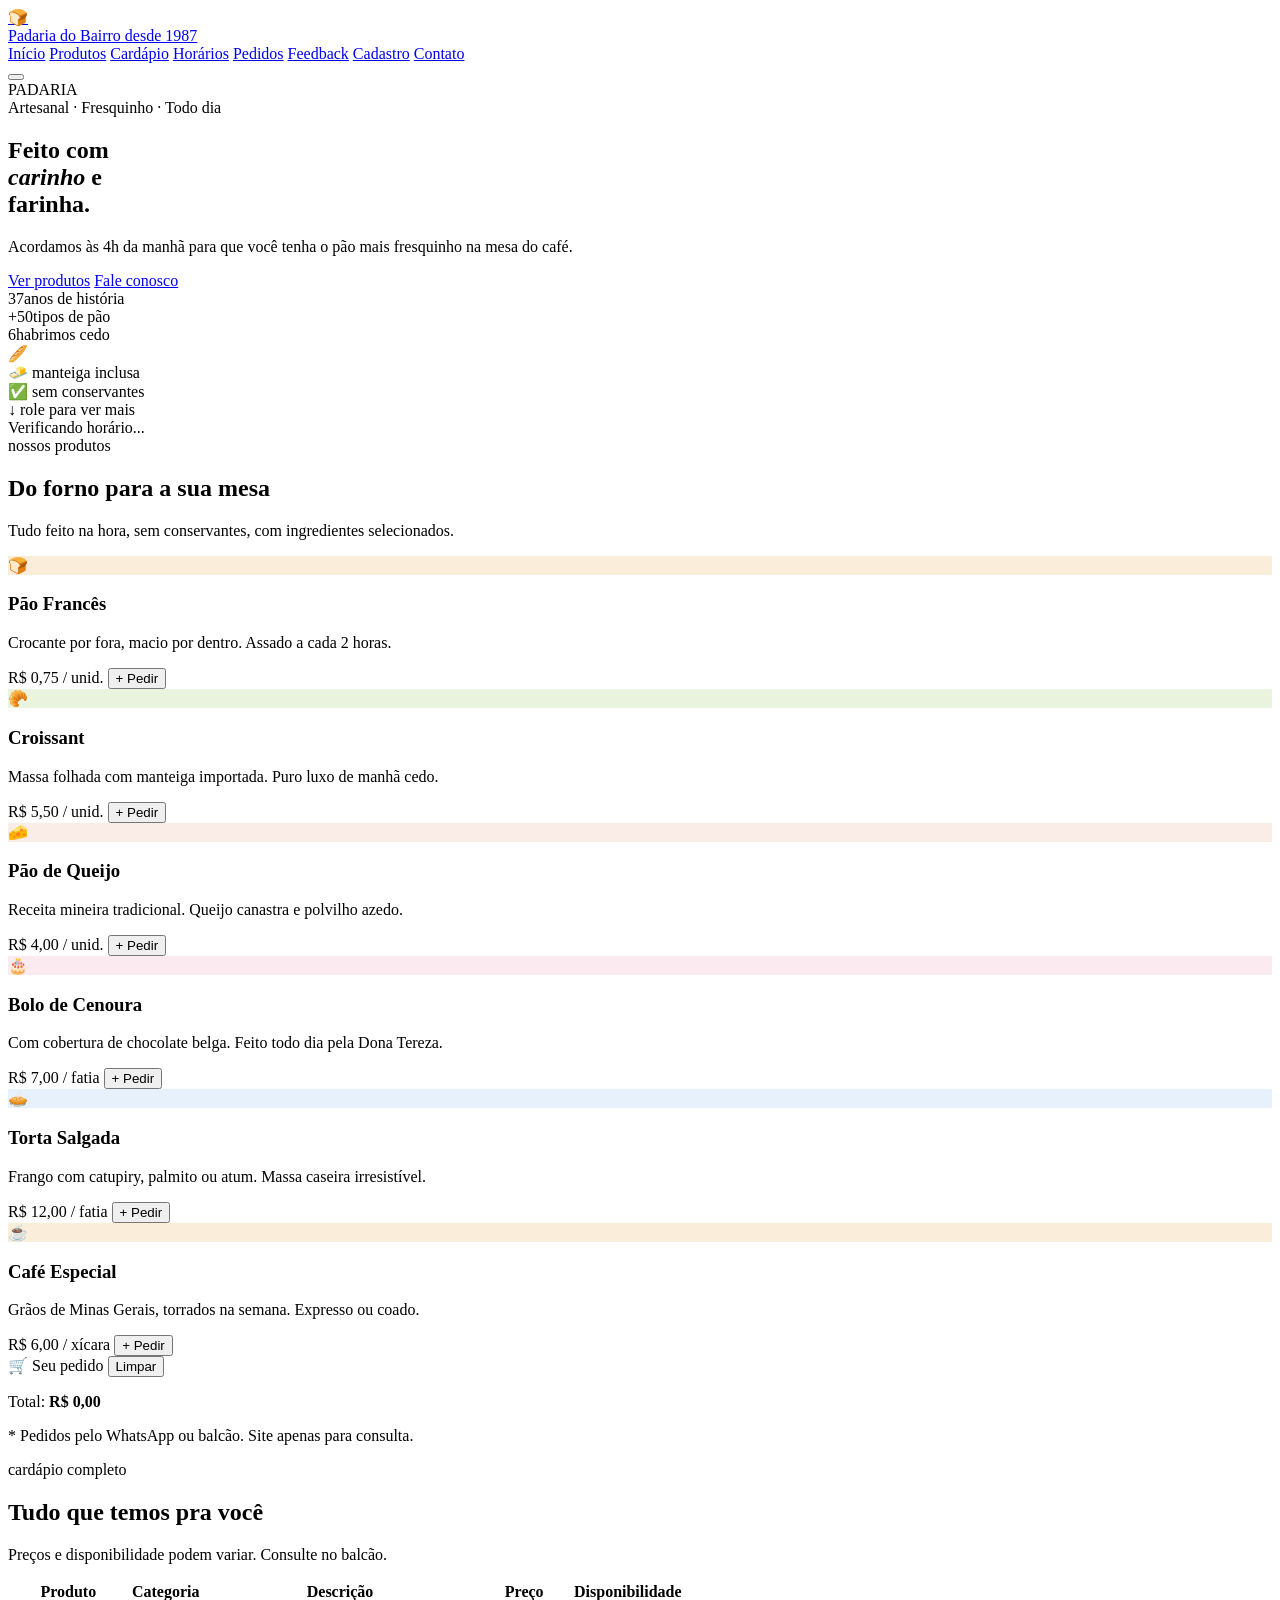
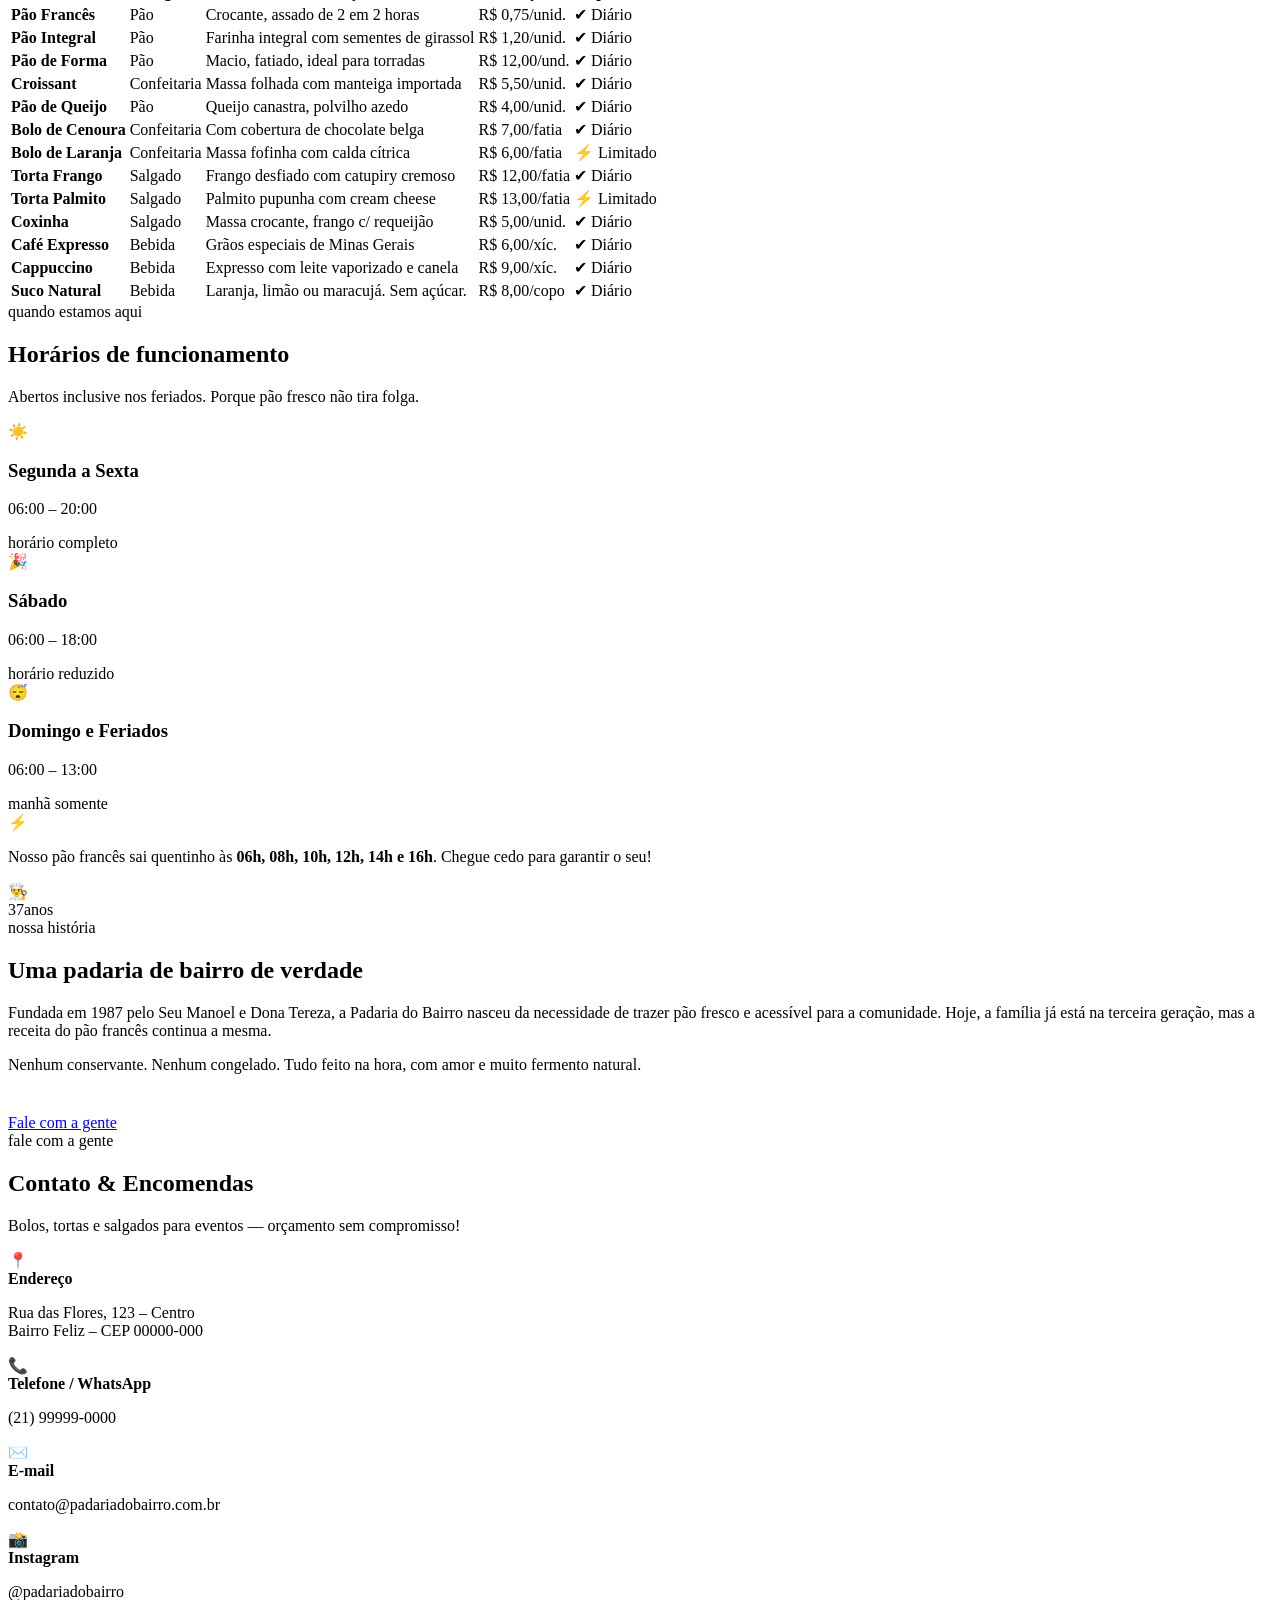
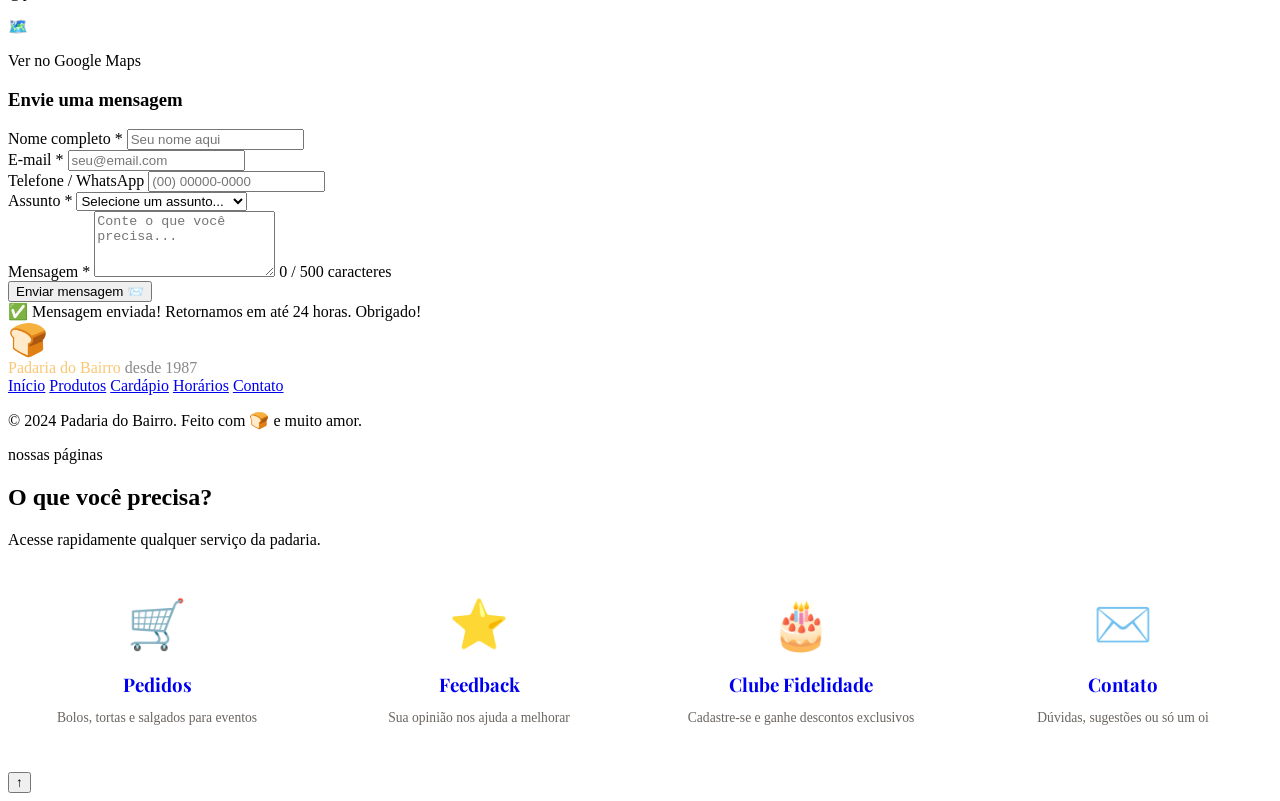
==== index.html @ d12849aa "feat: docs" ====
<!DOCTYPE html>
<html lang="pt-BR">
<head>
  <meta charset="UTF-8" />
  <meta name="viewport" content="width=device-width, initial-scale=1.0"/>
  <title>Padaria do Bairro – Fresquinho Todo Dia</title>
  <link href="https://fonts.googleapis.com/css2?family=Playfair+Display:wght@400;700;900&family=DM+Sans:wght@300;400;500&display=swap" rel="stylesheet"/>
  <link rel="stylesheet" href="style.css"/>
</head>
<body>

  <!-- ===================== NAVBAR ===================== -->
  <header class="navbar" id="navbar">
    <div class="container nav-inner">
      <a href="#inicio" class="logo">
        <span class="logo-icon">🍞</span>
        <div>
          <span class="logo-name">Padaria do Bairro</span>
          <span class="logo-since">desde 1987</span>
        </div>
      </a>
      <nav class="nav-links" id="navLinks">
        <a href="#inicio">Início</a>
        <a href="#produtos">Produtos</a>
        <a href="#cardapio">Cardápio</a>
        <a href="#horarios">Horários</a>
        <a href="pedidos.html">Pedidos</a>
        <a href="feedback.html">Feedback</a>
        <a href="cadastro.html">Cadastro</a>
        <a href="contato.html">Contato</a>
      </nav>
      <button class="hamburger" id="hamburger" aria-label="Menu">
        <span></span><span></span><span></span>
      </button>
    </div>
  </header>

  <!-- ===================== HERO ===================== -->
  <section class="hero" id="inicio">
    <div class="hero-bg-text">PADARIA</div>
    <div class="container hero-inner">
      <div class="hero-content">
        <span class="hero-tag">Artesanal · Fresquinho · Todo dia</span>
        <h1 class="hero-title">Feito com<br><em>carinho</em> e<br>farinha.</h1>
        <p class="hero-desc">Acordamos às 4h da manhã para que você tenha o pão mais fresquinho na mesa do café.</p>
        <div class="hero-actions">
          <a href="#produtos" class="btn btn-primary">Ver produtos</a>
          <a href="#contato" class="btn btn-outline">Fale conosco</a>
        </div>
        <div class="hero-stats">
          <div class="stat"><span class="stat-num">37</span><span class="stat-label">anos de história</span></div>
          <div class="stat-divider"></div>
          <div class="stat"><span class="stat-num">+50</span><span class="stat-label">tipos de pão</span></div>
          <div class="stat-divider"></div>
          <div class="stat"><span class="stat-num">6h</span><span class="stat-label">abrimos cedo</span></div>
        </div>
      </div>
      <div class="hero-visual">
        <div class="hero-bread">🥖</div>
        <div class="hero-circle"></div>
        <div class="floating-tag tag-1">🧈 manteiga inclusa</div>
        <div class="floating-tag tag-2">✅ sem conservantes</div>
      </div>
    </div>
    <div class="hero-scroll">↓ role para ver mais</div>
  </section>

  <!-- ===================== STATUS ABERTO/FECHADO (JS) ===================== -->
  <div class="status-bar" id="statusBar">
    <div class="container status-inner">
      <span class="status-dot" id="statusDot"></span>
      <span id="statusMsg">Verificando horário...</span>
    </div>
  </div>

  <!-- ===================== PRODUTOS ===================== -->
  <section class="section" id="produtos">
    <div class="container">
      <div class="section-header">
        <span class="section-tag">nossos produtos</span>
        <h2>Do forno para a sua mesa</h2>
        <p>Tudo feito na hora, sem conservantes, com ingredientes selecionados.</p>
      </div>

      <div class="produtos-grid">

        <div class="produto-card" onclick="adicionarPedido(this, 'Pão Francês', 0.75)">
          <div class="produto-img" style="background:#FAEEDA">🍞</div>
          <div class="produto-body">
            <h3>Pão Francês</h3>
            <p>Crocante por fora, macio por dentro. Assado a cada 2 horas.</p>
            <div class="produto-footer">
              <span class="preco">R$ 0,75 / unid.</span>
              <button class="btn-add">+ Pedir</button>
            </div>
          </div>
        </div>

        <div class="produto-card" onclick="adicionarPedido(this, 'Croissant', 5.50)">
          <div class="produto-img" style="background:#EAF3DE">🥐</div>
          <div class="produto-body">
            <h3>Croissant</h3>
            <p>Massa folhada com manteiga importada. Puro luxo de manhã cedo.</p>
            <div class="produto-footer">
              <span class="preco">R$ 5,50 / unid.</span>
              <button class="btn-add">+ Pedir</button>
            </div>
          </div>
        </div>

        <div class="produto-card" onclick="adicionarPedido(this, 'Pão de Queijo', 4.00)">
          <div class="produto-img" style="background:#FAECE7">🧀</div>
          <div class="produto-body">
            <h3>Pão de Queijo</h3>
            <p>Receita mineira tradicional. Queijo canastra e polvilho azedo.</p>
            <div class="produto-footer">
              <span class="preco">R$ 4,00 / unid.</span>
              <button class="btn-add">+ Pedir</button>
            </div>
          </div>
        </div>

        <div class="produto-card" onclick="adicionarPedido(this, 'Bolo de Cenoura', 7.00)">
          <div class="produto-img" style="background:#FBEAF0">🎂</div>
          <div class="produto-body">
            <h3>Bolo de Cenoura</h3>
            <p>Com cobertura de chocolate belga. Feito todo dia pela Dona Tereza.</p>
            <div class="produto-footer">
              <span class="preco">R$ 7,00 / fatia</span>
              <button class="btn-add">+ Pedir</button>
            </div>
          </div>
        </div>

        <div class="produto-card" onclick="adicionarPedido(this, 'Torta Salgada', 12.00)">
          <div class="produto-img" style="background:#E6F1FB">🥧</div>
          <div class="produto-body">
            <h3>Torta Salgada</h3>
            <p>Frango com catupiry, palmito ou atum. Massa caseira irresistível.</p>
            <div class="produto-footer">
              <span class="preco">R$ 12,00 / fatia</span>
              <button class="btn-add">+ Pedir</button>
            </div>
          </div>
        </div>

        <div class="produto-card" onclick="adicionarPedido(this, 'Café Especial', 6.00)">
          <div class="produto-img" style="background:#FAEEDA">☕</div>
          <div class="produto-body">
            <h3>Café Especial</h3>
            <p>Grãos de Minas Gerais, torrados na semana. Expresso ou coado.</p>
            <div class="produto-footer">
              <span class="preco">R$ 6,00 / xícara</span>
              <button class="btn-add">+ Pedir</button>
            </div>
          </div>
        </div>

      </div>

      <!-- Carrinho / Pedido -->
      <div class="pedido-box" id="pedidoBox">
        <div class="pedido-header">
          <span>🛒 Seu pedido</span>
          <button onclick="limparPedido()" class="pedido-limpar">Limpar</button>
        </div>
        <ul class="pedido-lista" id="pedidoLista"></ul>
        <div class="pedido-total">
          Total: <strong id="pedidoTotal">R$ 0,00</strong>
        </div>
        <p class="pedido-aviso">* Pedidos pelo WhatsApp ou balcão. Site apenas para consulta.</p>
      </div>
    </div>
  </section>

  <!-- ===================== CARDÁPIO (TABELA HTML) ===================== -->
  <section class="section section-alt" id="cardapio">
    <div class="container">
      <div class="section-header">
        <span class="section-tag">cardápio completo</span>
        <h2>Tudo que temos pra você</h2>
        <p>Preços e disponibilidade podem variar. Consulte no balcão.</p>
      </div>

      <div class="table-wrapper">
        <table class="cardapio-table">
          <thead>
            <tr>
              <th>Produto</th>
              <th>Categoria</th>
              <th>Descrição</th>
              <th>Preço</th>
              <th>Disponibilidade</th>
            </tr>
          </thead>
          <tbody>
            <tr>
              <td><strong>Pão Francês</strong></td>
              <td><span class="tag-cat cat-pao">Pão</span></td>
              <td>Crocante, assado de 2 em 2 horas</td>
              <td>R$ 0,75/unid.</td>
              <td><span class="disponivel">✔ Diário</span></td>
            </tr>
            <tr>
              <td><strong>Pão Integral</strong></td>
              <td><span class="tag-cat cat-pao">Pão</span></td>
              <td>Farinha integral com sementes de girassol</td>
              <td>R$ 1,20/unid.</td>
              <td><span class="disponivel">✔ Diário</span></td>
            </tr>
            <tr>
              <td><strong>Pão de Forma</strong></td>
              <td><span class="tag-cat cat-pao">Pão</span></td>
              <td>Macio, fatiado, ideal para torradas</td>
              <td>R$ 12,00/und.</td>
              <td><span class="disponivel">✔ Diário</span></td>
            </tr>
            <tr>
              <td><strong>Croissant</strong></td>
              <td><span class="tag-cat cat-confeit">Confeitaria</span></td>
              <td>Massa folhada com manteiga importada</td>
              <td>R$ 5,50/unid.</td>
              <td><span class="disponivel">✔ Diário</span></td>
            </tr>
            <tr>
              <td><strong>Pão de Queijo</strong></td>
              <td><span class="tag-cat cat-pao">Pão</span></td>
              <td>Queijo canastra, polvilho azedo</td>
              <td>R$ 4,00/unid.</td>
              <td><span class="disponivel">✔ Diário</span></td>
            </tr>
            <tr>
              <td><strong>Bolo de Cenoura</strong></td>
              <td><span class="tag-cat cat-confeit">Confeitaria</span></td>
              <td>Com cobertura de chocolate belga</td>
              <td>R$ 7,00/fatia</td>
              <td><span class="disponivel">✔ Diário</span></td>
            </tr>
            <tr>
              <td><strong>Bolo de Laranja</strong></td>
              <td><span class="tag-cat cat-confeit">Confeitaria</span></td>
              <td>Massa fofinha com calda cítrica</td>
              <td>R$ 6,00/fatia</td>
              <td><span class="limitado">⚡ Limitado</span></td>
            </tr>
            <tr>
              <td><strong>Torta Frango</strong></td>
              <td><span class="tag-cat cat-salgado">Salgado</span></td>
              <td>Frango desfiado com catupiry cremoso</td>
              <td>R$ 12,00/fatia</td>
              <td><span class="disponivel">✔ Diário</span></td>
            </tr>
            <tr>
              <td><strong>Torta Palmito</strong></td>
              <td><span class="tag-cat cat-salgado">Salgado</span></td>
              <td>Palmito pupunha com cream cheese</td>
              <td>R$ 13,00/fatia</td>
              <td><span class="limitado">⚡ Limitado</span></td>
            </tr>
            <tr>
              <td><strong>Coxinha</strong></td>
              <td><span class="tag-cat cat-salgado">Salgado</span></td>
              <td>Massa crocante, frango c/ requeijão</td>
              <td>R$ 5,00/unid.</td>
              <td><span class="disponivel">✔ Diário</span></td>
            </tr>
            <tr>
              <td><strong>Café Expresso</strong></td>
              <td><span class="tag-cat cat-bebida">Bebida</span></td>
              <td>Grãos especiais de Minas Gerais</td>
              <td>R$ 6,00/xíc.</td>
              <td><span class="disponivel">✔ Diário</span></td>
            </tr>
            <tr>
              <td><strong>Cappuccino</strong></td>
              <td><span class="tag-cat cat-bebida">Bebida</span></td>
              <td>Expresso com leite vaporizado e canela</td>
              <td>R$ 9,00/xíc.</td>
              <td><span class="disponivel">✔ Diário</span></td>
            </tr>
            <tr>
              <td><strong>Suco Natural</strong></td>
              <td><span class="tag-cat cat-bebida">Bebida</span></td>
              <td>Laranja, limão ou maracujá. Sem açúcar.</td>
              <td>R$ 8,00/copo</td>
              <td><span class="disponivel">✔ Diário</span></td>
            </tr>
          </tbody>
        </table>
      </div>
    </div>
  </section>

  <!-- ===================== HORÁRIOS ===================== -->
  <section class="section" id="horarios">
    <div class="container">
      <div class="section-header">
        <span class="section-tag">quando estamos aqui</span>
        <h2>Horários de funcionamento</h2>
        <p>Abertos inclusive nos feriados. Porque pão fresco não tira folga.</p>
      </div>
      <div class="horarios-grid">
        <div class="horario-card hc-destaque">
          <div class="horario-icon">☀️</div>
          <h3>Segunda a Sexta</h3>
          <p class="horario-hora">06:00 – 20:00</p>
          <span class="horario-badge">horário completo</span>
        </div>
        <div class="horario-card">
          <div class="horario-icon">🎉</div>
          <h3>Sábado</h3>
          <p class="horario-hora">06:00 – 18:00</p>
          <span class="horario-badge">horário reduzido</span>
        </div>
        <div class="horario-card">
          <div class="horario-icon">😴</div>
          <h3>Domingo e Feriados</h3>
          <p class="horario-hora">06:00 – 13:00</p>
          <span class="horario-badge">manhã somente</span>
        </div>
      </div>
      <div class="horario-nota">
        <span>⚡</span>
        <p>Nosso pão francês sai quentinho às <strong>06h, 08h, 10h, 12h, 14h e 16h</strong>. Chegue cedo para garantir o seu!</p>
      </div>
    </div>
  </section>

  <!-- ===================== SOBRE ===================== -->
  <section class="section section-alt section-sobre">
    <div class="container sobre-inner">
      <div class="sobre-visual">
        <div class="sobre-emoji">👨‍🍳</div>
        <div class="sobre-years">37<span>anos</span></div>
      </div>
      <div class="sobre-texto">
        <span class="section-tag">nossa história</span>
        <h2>Uma padaria de bairro de verdade</h2>
        <p>Fundada em 1987 pelo Seu Manoel e Dona Tereza, a Padaria do Bairro nasceu da necessidade de trazer pão fresco e acessível para a comunidade. Hoje, a família já está na terceira geração, mas a receita do pão francês continua a mesma.</p>
        <p>Nenhum conservante. Nenhum congelado. Tudo feito na hora, com amor e muito fermento natural.</p>
        <a href="#contato" class="btn btn-primary" style="margin-top:1.5rem; display:inline-block;">Fale com a gente</a>
      </div>
    </div>
  </section>

  <!-- ===================== CONTATO + FORMULÁRIO ===================== -->
  <section class="section" id="contato">
    <div class="container">
      <div class="section-header">
        <span class="section-tag">fale com a gente</span>
        <h2>Contato & Encomendas</h2>
        <p>Bolos, tortas e salgados para eventos — orçamento sem compromisso!</p>
      </div>

      <div class="contato-wrapper">

        <div class="contato-info">
          <div class="info-item">
            <span class="info-icon">📍</span>
            <div>
              <strong>Endereço</strong>
              <p>Rua das Flores, 123 – Centro<br>Bairro Feliz – CEP 00000-000</p>
            </div>
          </div>
          <div class="info-item">
            <span class="info-icon">📞</span>
            <div>
              <strong>Telefone / WhatsApp</strong>
              <p>(21) 99999-0000</p>
            </div>
          </div>
          <div class="info-item">
            <span class="info-icon">✉️</span>
            <div>
              <strong>E-mail</strong>
              <p>contato@padariadobairro.com.br</p>
            </div>
          </div>
          <div class="info-item">
            <span class="info-icon">📸</span>
            <div>
              <strong>Instagram</strong>
              <p>@padariadobairro</p>
            </div>
          </div>
          <div class="mapa-placeholder">
            <span>🗺️</span>
            <p>Ver no Google Maps</p>
          </div>
        </div>

        <!-- Formulário de contato -->
        <form class="contato-form" id="contatoForm" novalidate>
          <h3>Envie uma mensagem</h3>

          <div class="campo-grupo">
            <label for="nome">Nome completo *</label>
            <input type="text" id="nome" name="nome" placeholder="Seu nome aqui" />
            <span class="erro" id="erroNome"></span>
          </div>

          <div class="campo-grupo">
            <label for="email">E-mail *</label>
            <input type="email" id="email" name="email" placeholder="seu@email.com" />
            <span class="erro" id="erroEmail"></span>
          </div>

          <div class="campo-grupo">
            <label for="telefone">Telefone / WhatsApp</label>
            <input type="tel" id="telefone" name="telefone" placeholder="(00) 00000-0000" />
          </div>

          <div class="campo-grupo">
            <label for="assunto">Assunto *</label>
            <select id="assunto" name="assunto">
              <option value="">Selecione um assunto...</option>
              <option value="encomenda">Encomenda de bolo/torta</option>
              <option value="salgados">Salgados para evento</option>
              <option value="duvida">Dúvida geral</option>
              <option value="elogio">Elogio ❤️</option>
              <option value="sugestao">Sugestão</option>
            </select>
            <span class="erro" id="erroAssunto"></span>
          </div>

          <div class="campo-grupo">
            <label for="mensagem">Mensagem *</label>
            <textarea id="mensagem" name="mensagem" rows="4" placeholder="Conte o que você precisa..."></textarea>
            <span class="erro" id="erroMensagem"></span>
            <span class="char-count" id="charCount">0 / 500 caracteres</span>
          </div>

          <button type="submit" class="btn btn-primary btn-full" id="btnEnviar">
            Enviar mensagem 📨
          </button>

          <div class="form-sucesso" id="formSucesso">
            ✅ Mensagem enviada! Retornamos em até 24 horas. Obrigado!
          </div>
        </form>

      </div>
    </div>
  </section>

  <!-- ===================== RODAPÉ ===================== -->
  <footer class="rodape">
    <div class="container rodape-inner">
      <div class="rodape-logo">
        <span style="font-size:2rem">🍞</span>
        <div>
          <span class="logo-name" style="color:#FAC775">Padaria do Bairro</span>
          <span class="logo-since" style="color:#888">desde 1987</span>
        </div>
      </div>
      <div class="rodape-links">
        <a href="#inicio">Início</a>
        <a href="#produtos">Produtos</a>
        <a href="#cardapio">Cardápio</a>
        <a href="#horarios">Horários</a>
        <a href="#contato">Contato</a>
      </div>
      <p class="rodape-copy">© 2024 Padaria do Bairro. Feito com 🍞 e muito amor.</p>
    </div>
  </footer>

  <!-- ===================== ACESSO RÁPIDO AOS FORMULÁRIOS ===================== -->
  <section class="section section-alt">
    <div class="container">
      <div class="section-header">
        <span class="section-tag">nossas páginas</span>
        <h2>O que você precisa?</h2>
        <p>Acesse rapidamente qualquer serviço da padaria.</p>
      </div>
      <div style="display:grid; grid-template-columns: repeat(auto-fit, minmax(220px, 1fr)); gap:1.5rem;">
        <a href="pedidos.html" style="text-decoration:none">
          <div class="produto-card" style="text-align:center; padding:2rem 1.5rem;">
            <div style="font-size:3rem; margin-bottom:1rem">🛒</div>
            <h3 style="font-family:'Playfair Display',serif; color:var(--marrom); margin-bottom:0.5rem">Pedidos</h3>
            <p style="font-size:0.85rem; color:#6B6560">Bolos, tortas e salgados para eventos</p>
          </div>
        </a>
        <a href="feedback.html" style="text-decoration:none">
          <div class="produto-card" style="text-align:center; padding:2rem 1.5rem;">
            <div style="font-size:3rem; margin-bottom:1rem">⭐</div>
            <h3 style="font-family:'Playfair Display',serif; color:var(--marrom); margin-bottom:0.5rem">Feedback</h3>
            <p style="font-size:0.85rem; color:#6B6560">Sua opinião nos ajuda a melhorar</p>
          </div>
        </a>
        <a href="cadastro.html" style="text-decoration:none">
          <div class="produto-card" style="text-align:center; padding:2rem 1.5rem;">
            <div style="font-size:3rem; margin-bottom:1rem">🎂</div>
            <h3 style="font-family:'Playfair Display',serif; color:var(--marrom); margin-bottom:0.5rem">Clube Fidelidade</h3>
            <p style="font-size:0.85rem; color:#6B6560">Cadastre-se e ganhe descontos exclusivos</p>
          </div>
        </a>
        <a href="contato.html" style="text-decoration:none">
          <div class="produto-card" style="text-align:center; padding:2rem 1.5rem;">
            <div style="font-size:3rem; margin-bottom:1rem">✉️</div>
            <h3 style="font-family:'Playfair Display',serif; color:var(--marrom); margin-bottom:0.5rem">Contato</h3>
            <p style="font-size:0.85rem; color:#6B6560">Dúvidas, sugestões ou só um oi</p>
          </div>
        </a>
      </div>
    </div>
  </section>

  <!-- Botão voltar ao topo -->
  <button class="topo-btn" id="topoBtn" onclick="voltarTopo()" aria-label="Voltar ao topo">↑</button>

  <script src="app.js"></script>
</body>
</html>
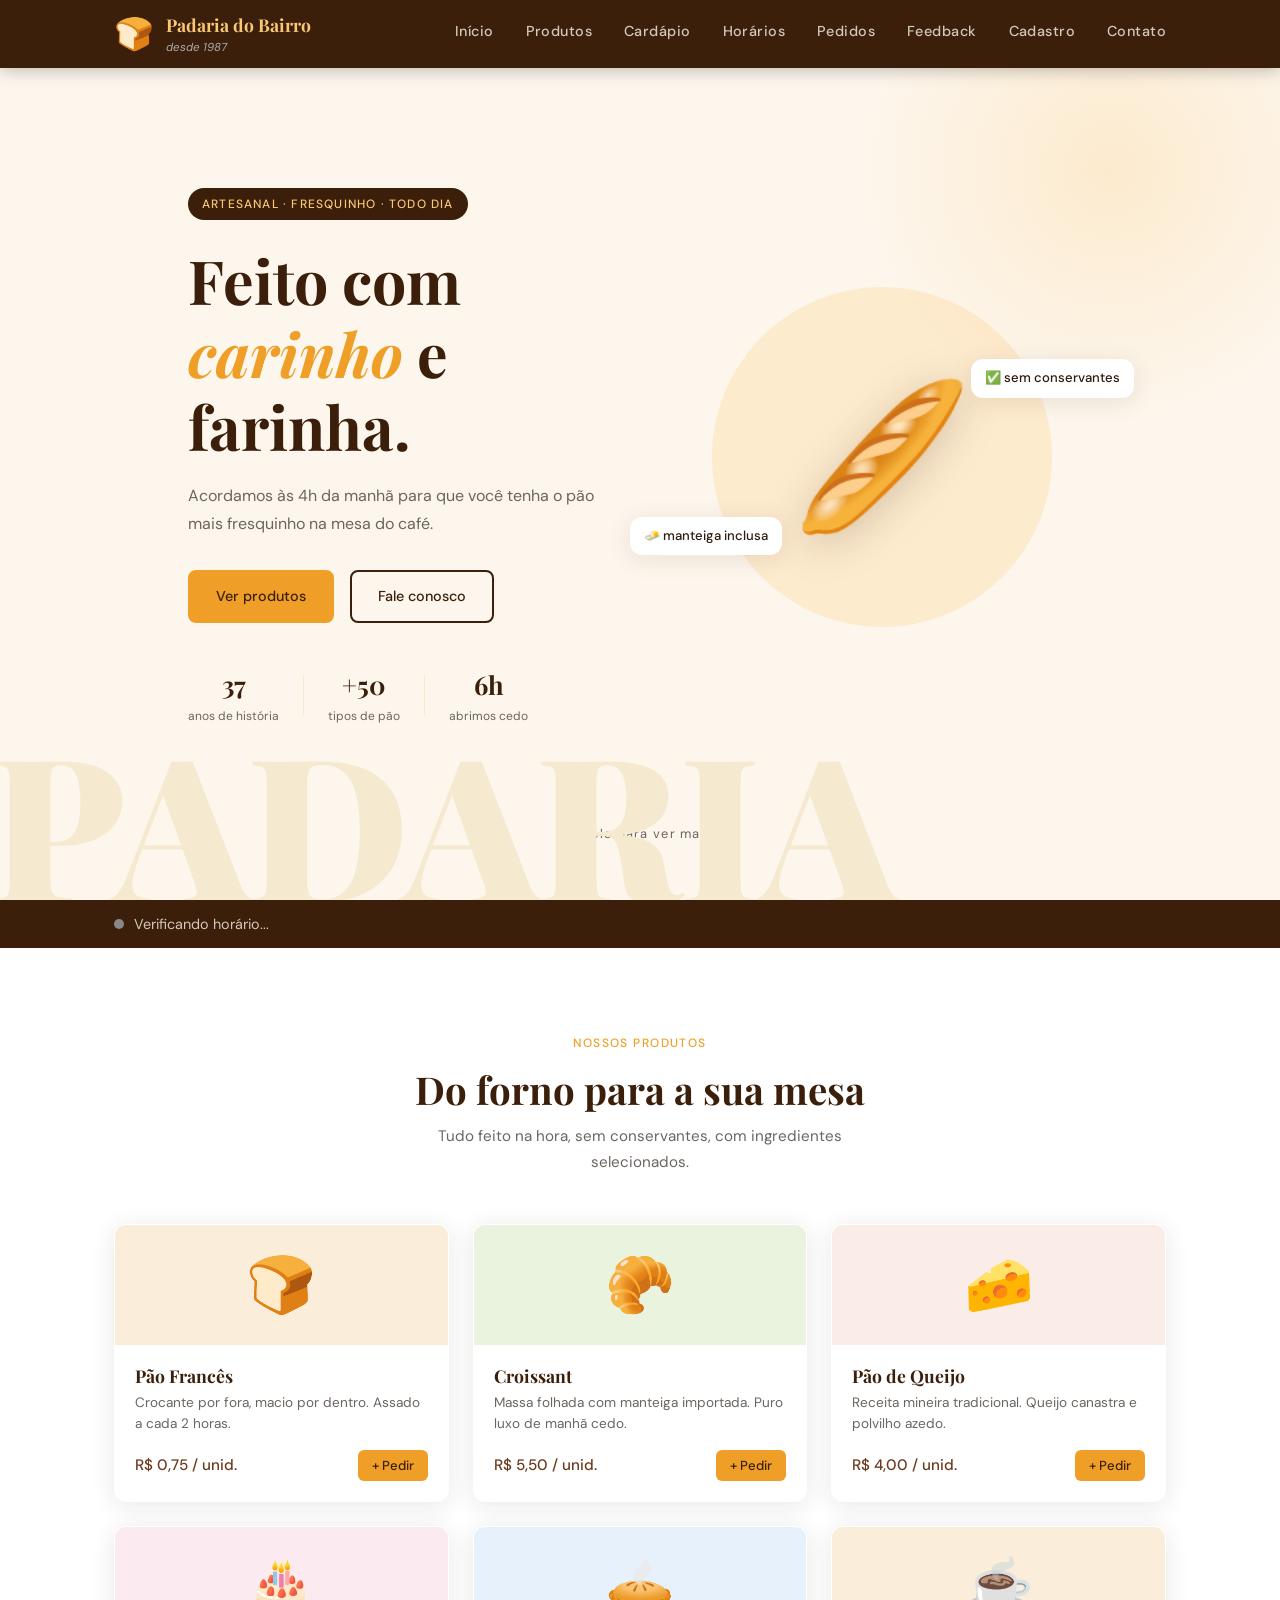
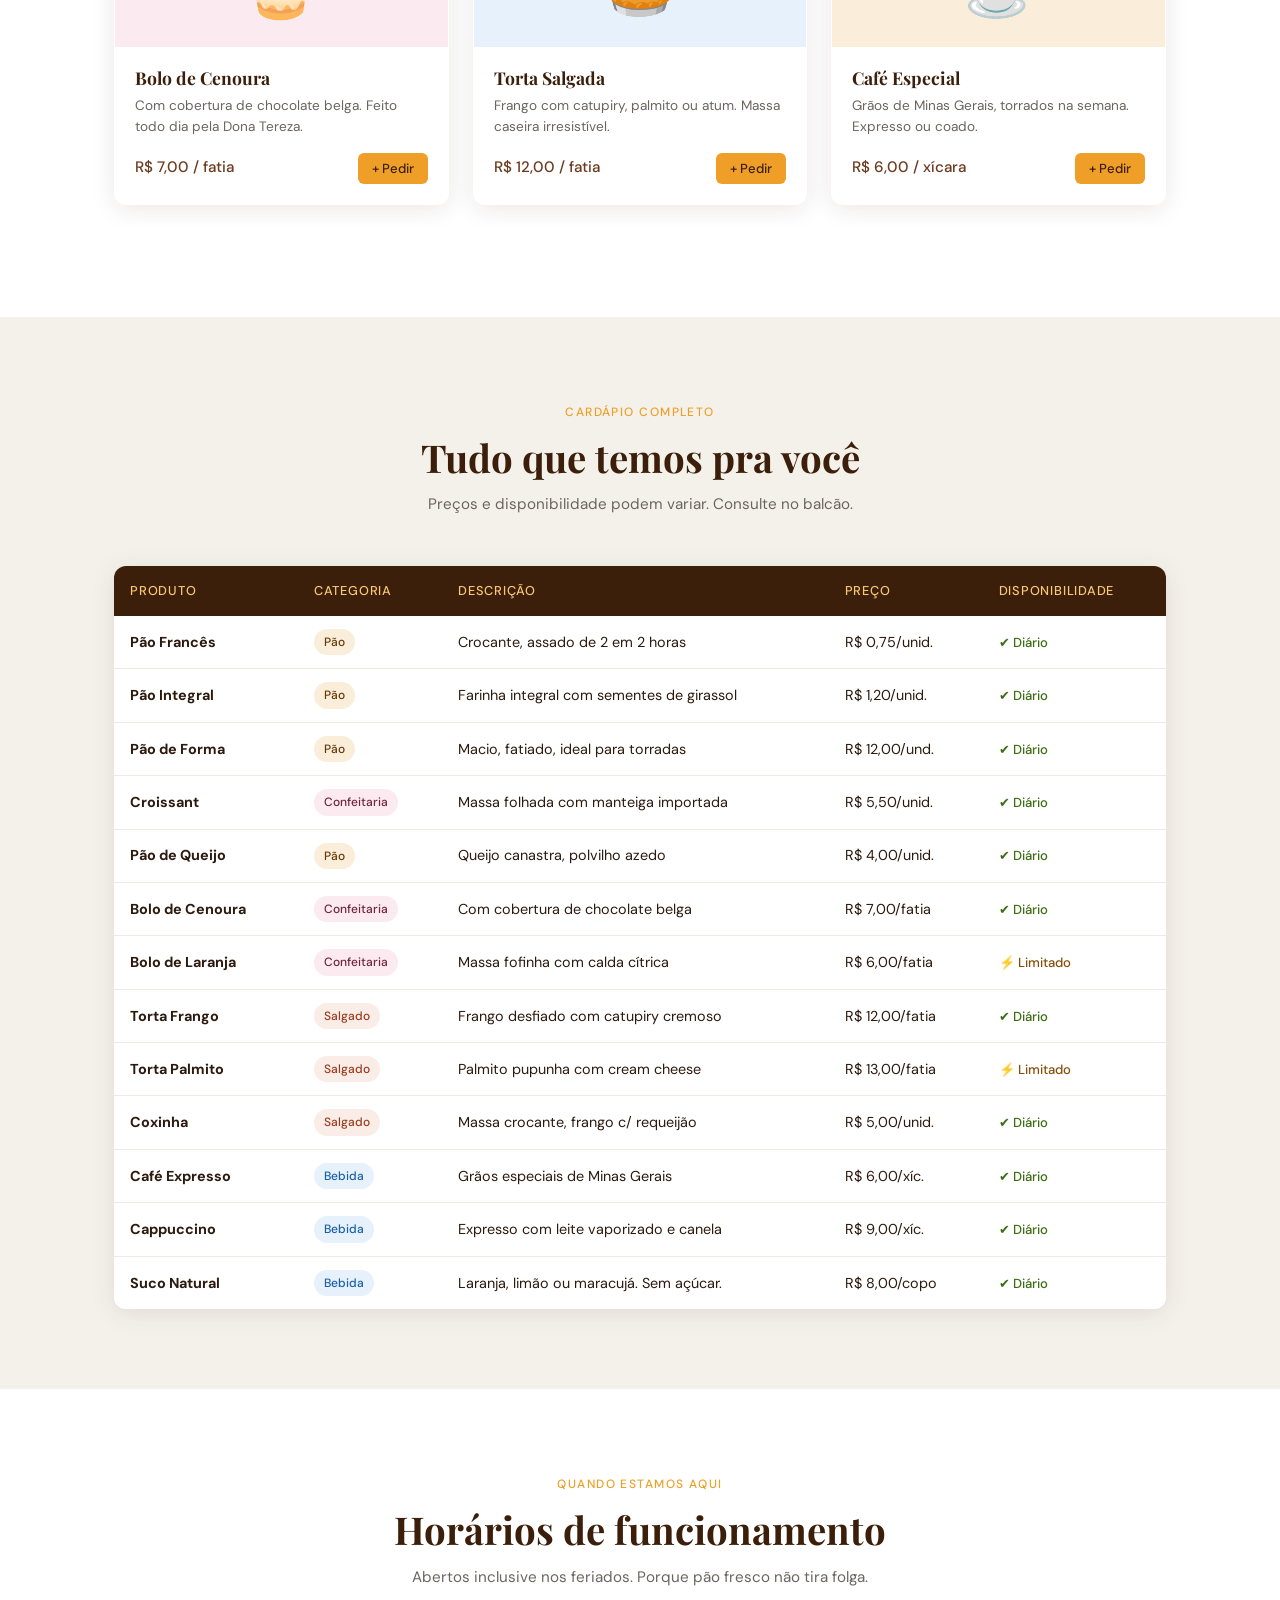
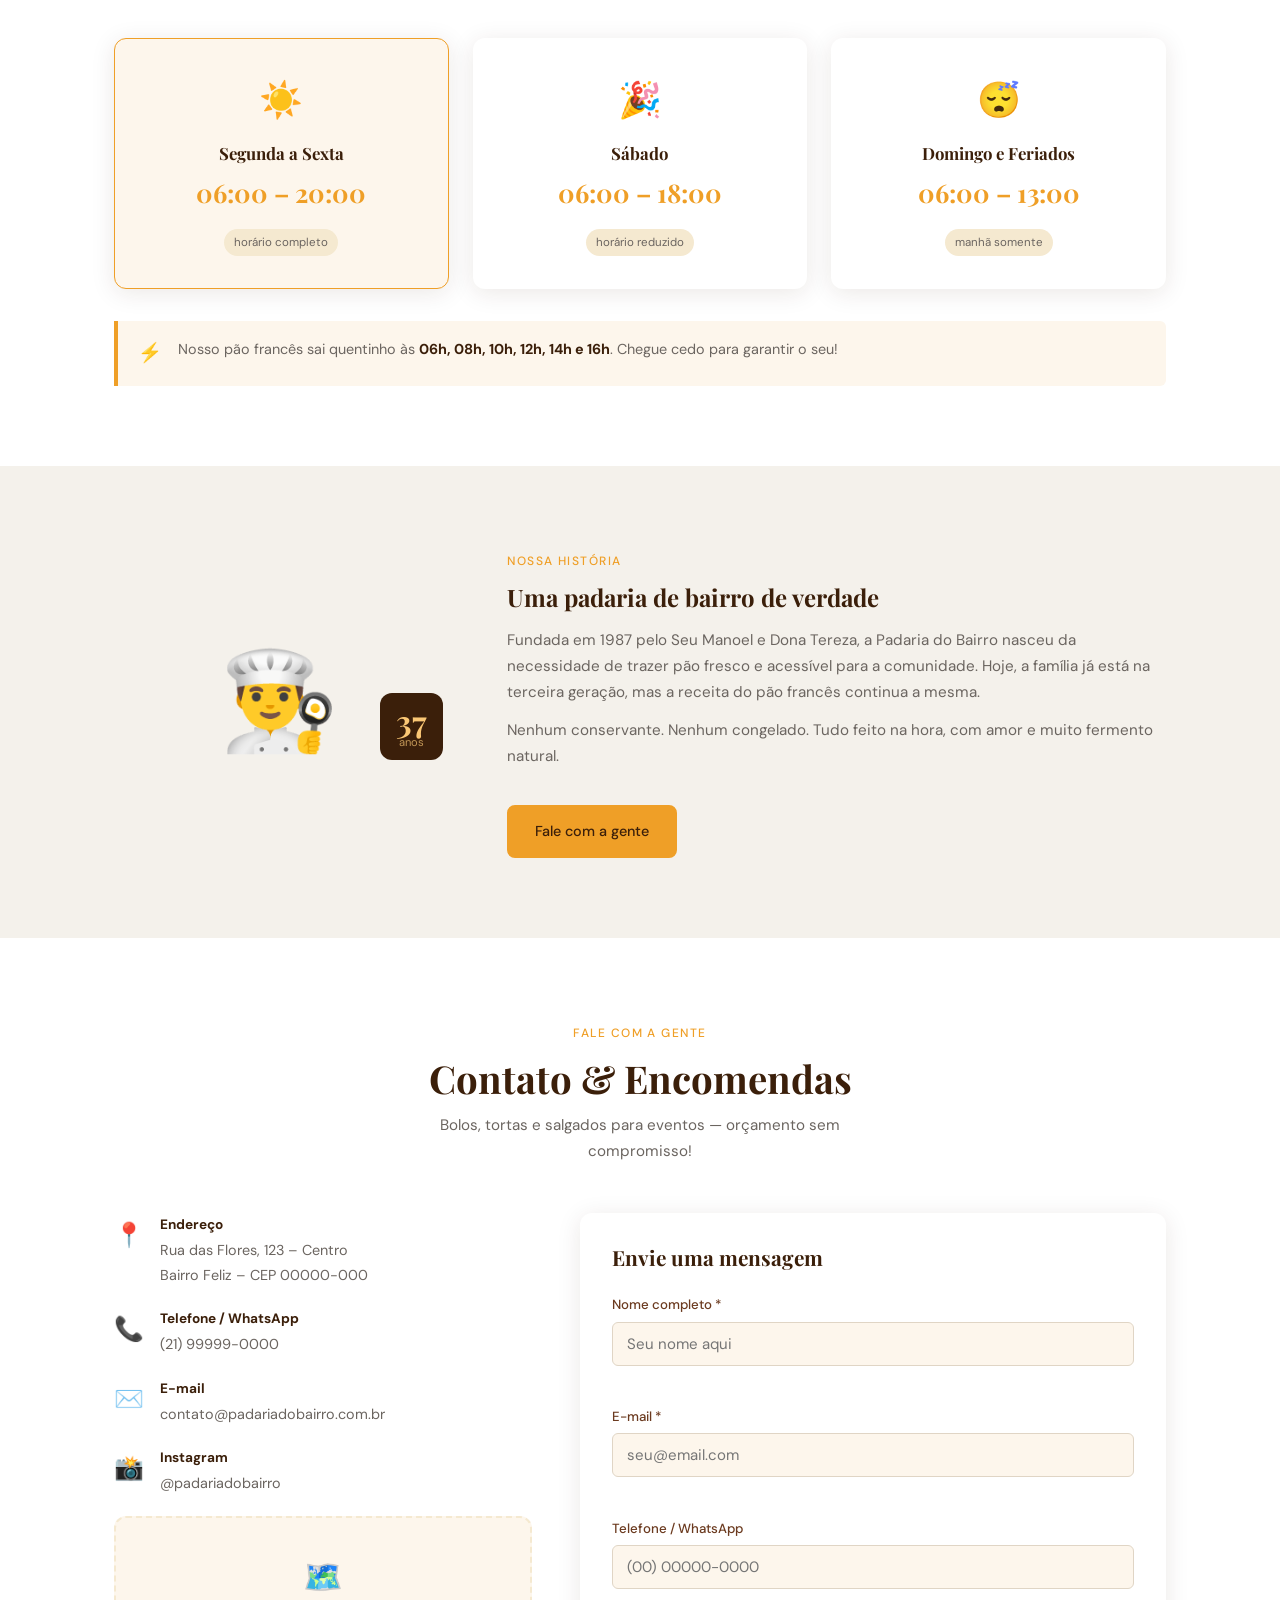
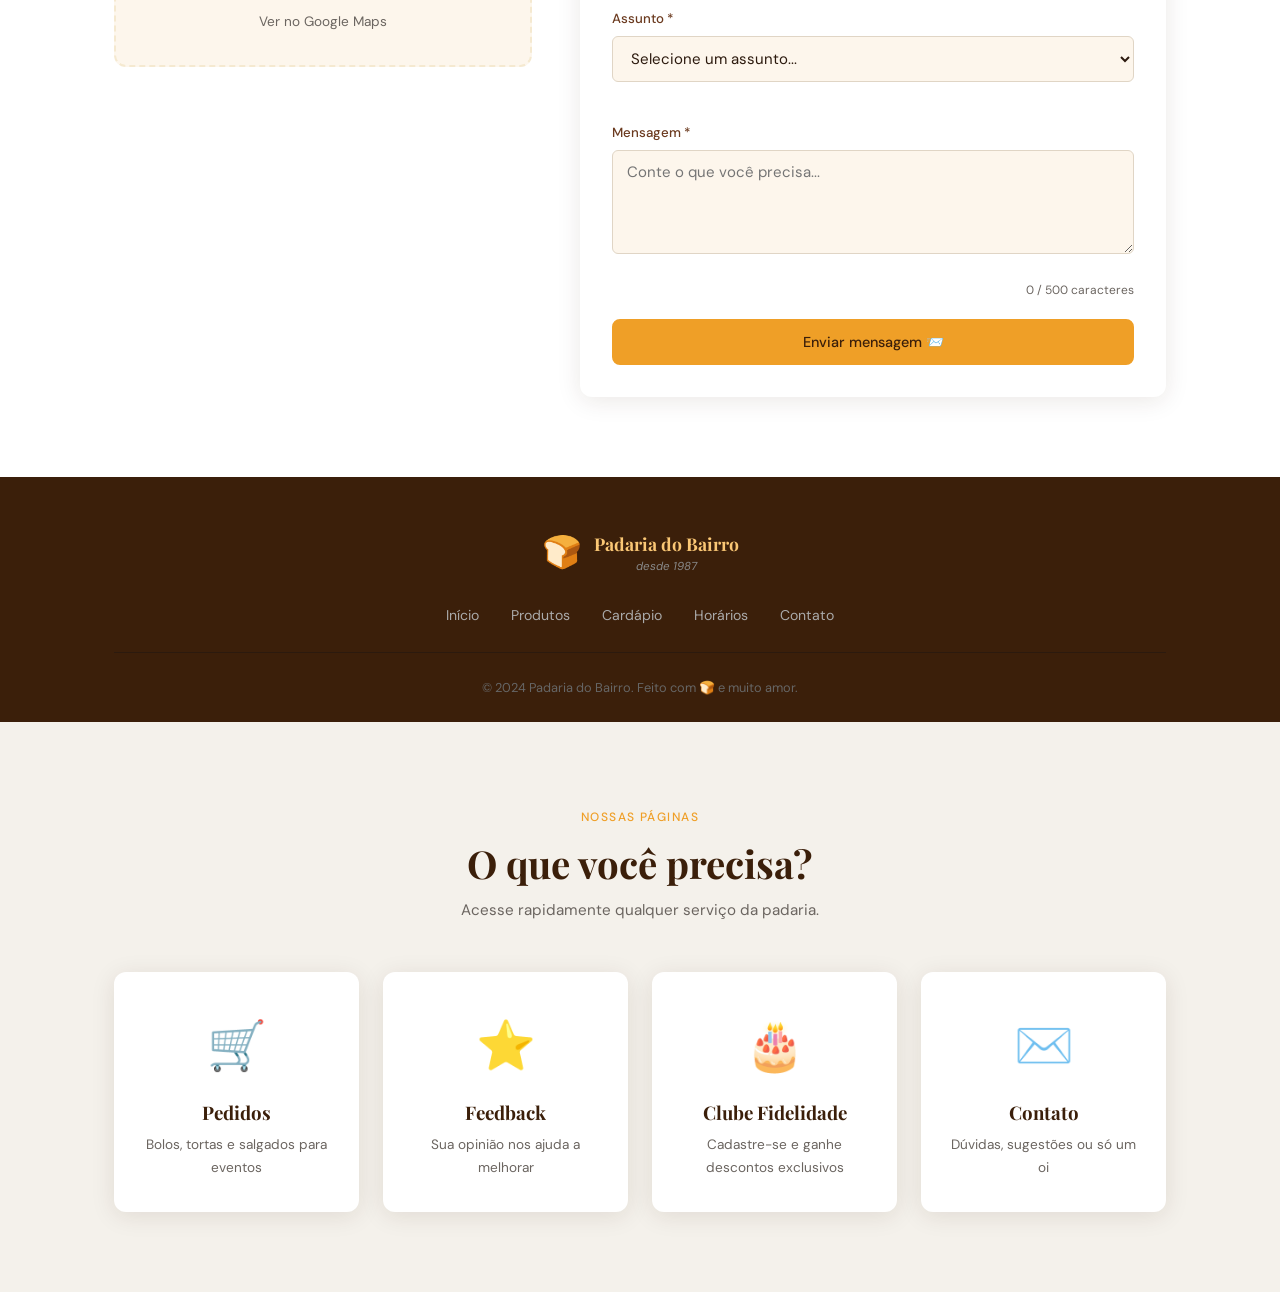
==== commit 2eca45e8: "fix: css" ====
--- a/index.html
+++ b/index.html
@@ -1,513 +1,677 @@
-<!DOCTYPE html>
+<!doctype html>
 <html lang="pt-BR">
-<head>
-  <meta charset="UTF-8" />
-  <meta name="viewport" content="width=device-width, initial-scale=1.0"/>
-  <title>Padaria do Bairro – Fresquinho Todo Dia</title>
-  <link href="https://fonts.googleapis.com/css2?family=Playfair+Display:wght@400;700;900&family=DM+Sans:wght@300;400;500&display=swap" rel="stylesheet"/>
-  <link rel="stylesheet" href="style.css"/>
-</head>
-<body>
-
-  <!-- ===================== NAVBAR ===================== -->
-  <header class="navbar" id="navbar">
-    <div class="container nav-inner">
-      <a href="#inicio" class="logo">
-        <span class="logo-icon">🍞</span>
-        <div>
-          <span class="logo-name">Padaria do Bairro</span>
-          <span class="logo-since">desde 1987</span>
-        </div>
-      </a>
-      <nav class="nav-links" id="navLinks">
-        <a href="#inicio">Início</a>
-        <a href="#produtos">Produtos</a>
-        <a href="#cardapio">Cardápio</a>
-        <a href="#horarios">Horários</a>
-        <a href="pedidos.html">Pedidos</a>
-        <a href="feedback.html">Feedback</a>
-        <a href="cadastro.html">Cadastro</a>
-        <a href="contato.html">Contato</a>
-      </nav>
-      <button class="hamburger" id="hamburger" aria-label="Menu">
-        <span></span><span></span><span></span>
-      </button>
+  <head>
+    <meta charset="UTF-8" />
+    <meta name="viewport" content="width=device-width, initial-scale=1.0" />
+    <title>Padaria do Bairro – Fresquinho Todo Dia</title>
+    <link
+      href="https://fonts.googleapis.com/css2?family=Playfair+Display:wght@400;700;900&family=DM+Sans:wght@300;400;500&display=swap"
+      rel="stylesheet"
+    />
+    <link rel="stylesheet" href="./css/style.css" />
+  </head>
+  <body>
+    <!-- ===================== NAVBAR ===================== -->
+    <header class="navbar" id="navbar">
+      <div class="container nav-inner">
+        <a href="#inicio" class="logo">
+          <span class="logo-icon">🍞</span>
+          <div>
+            <span class="logo-name">Padaria do Bairro</span>
+            <span class="logo-since">desde 1987</span>
+          </div>
+        </a>
+        <nav class="nav-links" id="navLinks">
+          <a href="#inicio">Início</a>
+          <a href="#produtos">Produtos</a>
+          <a href="#cardapio">Cardápio</a>
+          <a href="#horarios">Horários</a>
+          <a href="pedidos.html">Pedidos</a>
+          <a href="feedback.html">Feedback</a>
+          <a href="cadastro.html">Cadastro</a>
+          <a href="contato.html">Contato</a>
+        </nav>
+        <button class="hamburger" id="hamburger" aria-label="Menu">
+          <span></span><span></span><span></span>
+        </button>
+      </div>
+    </header>
+
+    <!-- ===================== HERO ===================== -->
+    <section class="hero" id="inicio">
+      <div class="hero-bg-text">PADARIA</div>
+      <div class="container hero-inner">
+        <div class="hero-content">
+          <span class="hero-tag">Artesanal · Fresquinho · Todo dia</span>
+          <h1 class="hero-title">
+            Feito com<br /><em>carinho</em> e<br />farinha.
+          </h1>
+          <p class="hero-desc">
+            Acordamos às 4h da manhã para que você tenha o pão mais fresquinho
+            na mesa do café.
+          </p>
+          <div class="hero-actions">
+            <a href="#produtos" class="btn btn-primary">Ver produtos</a>
+            <a href="#contato" class="btn btn-outline">Fale conosco</a>
+          </div>
+          <div class="hero-stats">
+            <div class="stat">
+              <span class="stat-num">37</span
+              ><span class="stat-label">anos de história</span>
+            </div>
+            <div class="stat-divider"></div>
+            <div class="stat">
+              <span class="stat-num">+50</span
+              ><span class="stat-label">tipos de pão</span>
+            </div>
+            <div class="stat-divider"></div>
+            <div class="stat">
+              <span class="stat-num">6h</span
+              ><span class="stat-label">abrimos cedo</span>
+            </div>
+          </div>
+        </div>
+        <div class="hero-visual">
+          <div class="hero-bread">🥖</div>
+          <div class="hero-circle"></div>
+          <div class="floating-tag tag-1">🧈 manteiga inclusa</div>
+          <div class="floating-tag tag-2">✅ sem conservantes</div>
+        </div>
+      </div>
+      <div class="hero-scroll">↓ role para ver mais</div>
+    </section>
+
+    <!-- ===================== STATUS ABERTO/FECHADO (JS) ===================== -->
+    <div class="status-bar" id="statusBar">
+      <div class="container status-inner">
+        <span class="status-dot" id="statusDot"></span>
+        <span id="statusMsg">Verificando horário...</span>
+      </div>
     </div>
-  </header>
-
-  <!-- ===================== HERO ===================== -->
-  <section class="hero" id="inicio">
-    <div class="hero-bg-text">PADARIA</div>
-    <div class="container hero-inner">
-      <div class="hero-content">
-        <span class="hero-tag">Artesanal · Fresquinho · Todo dia</span>
-        <h1 class="hero-title">Feito com<br><em>carinho</em> e<br>farinha.</h1>
-        <p class="hero-desc">Acordamos às 4h da manhã para que você tenha o pão mais fresquinho na mesa do café.</p>
-        <div class="hero-actions">
-          <a href="#produtos" class="btn btn-primary">Ver produtos</a>
-          <a href="#contato" class="btn btn-outline">Fale conosco</a>
-        </div>
-        <div class="hero-stats">
-          <div class="stat"><span class="stat-num">37</span><span class="stat-label">anos de história</span></div>
-          <div class="stat-divider"></div>
-          <div class="stat"><span class="stat-num">+50</span><span class="stat-label">tipos de pão</span></div>
-          <div class="stat-divider"></div>
-          <div class="stat"><span class="stat-num">6h</span><span class="stat-label">abrimos cedo</span></div>
-        </div>
-      </div>
-      <div class="hero-visual">
-        <div class="hero-bread">🥖</div>
-        <div class="hero-circle"></div>
-        <div class="floating-tag tag-1">🧈 manteiga inclusa</div>
-        <div class="floating-tag tag-2">✅ sem conservantes</div>
-      </div>
-    </div>
-    <div class="hero-scroll">↓ role para ver mais</div>
-  </section>
-
-  <!-- ===================== STATUS ABERTO/FECHADO (JS) ===================== -->
-  <div class="status-bar" id="statusBar">
-    <div class="container status-inner">
-      <span class="status-dot" id="statusDot"></span>
-      <span id="statusMsg">Verificando horário...</span>
-    </div>
-  </div>
-
-  <!-- ===================== PRODUTOS ===================== -->
-  <section class="section" id="produtos">
-    <div class="container">
-      <div class="section-header">
-        <span class="section-tag">nossos produtos</span>
-        <h2>Do forno para a sua mesa</h2>
-        <p>Tudo feito na hora, sem conservantes, com ingredientes selecionados.</p>
-      </div>
-
-      <div class="produtos-grid">
-
-        <div class="produto-card" onclick="adicionarPedido(this, 'Pão Francês', 0.75)">
-          <div class="produto-img" style="background:#FAEEDA">🍞</div>
-          <div class="produto-body">
-            <h3>Pão Francês</h3>
-            <p>Crocante por fora, macio por dentro. Assado a cada 2 horas.</p>
-            <div class="produto-footer">
-              <span class="preco">R$ 0,75 / unid.</span>
-              <button class="btn-add">+ Pedir</button>
-            </div>
-          </div>
-        </div>
-
-        <div class="produto-card" onclick="adicionarPedido(this, 'Croissant', 5.50)">
-          <div class="produto-img" style="background:#EAF3DE">🥐</div>
-          <div class="produto-body">
-            <h3>Croissant</h3>
-            <p>Massa folhada com manteiga importada. Puro luxo de manhã cedo.</p>
-            <div class="produto-footer">
-              <span class="preco">R$ 5,50 / unid.</span>
-              <button class="btn-add">+ Pedir</button>
-            </div>
-          </div>
-        </div>
-
-        <div class="produto-card" onclick="adicionarPedido(this, 'Pão de Queijo', 4.00)">
-          <div class="produto-img" style="background:#FAECE7">🧀</div>
-          <div class="produto-body">
-            <h3>Pão de Queijo</h3>
-            <p>Receita mineira tradicional. Queijo canastra e polvilho azedo.</p>
-            <div class="produto-footer">
-              <span class="preco">R$ 4,00 / unid.</span>
-              <button class="btn-add">+ Pedir</button>
-            </div>
-          </div>
-        </div>
-
-        <div class="produto-card" onclick="adicionarPedido(this, 'Bolo de Cenoura', 7.00)">
-          <div class="produto-img" style="background:#FBEAF0">🎂</div>
-          <div class="produto-body">
-            <h3>Bolo de Cenoura</h3>
-            <p>Com cobertura de chocolate belga. Feito todo dia pela Dona Tereza.</p>
-            <div class="produto-footer">
-              <span class="preco">R$ 7,00 / fatia</span>
-              <button class="btn-add">+ Pedir</button>
-            </div>
-          </div>
-        </div>
-
-        <div class="produto-card" onclick="adicionarPedido(this, 'Torta Salgada', 12.00)">
-          <div class="produto-img" style="background:#E6F1FB">🥧</div>
-          <div class="produto-body">
-            <h3>Torta Salgada</h3>
-            <p>Frango com catupiry, palmito ou atum. Massa caseira irresistível.</p>
-            <div class="produto-footer">
-              <span class="preco">R$ 12,00 / fatia</span>
-              <button class="btn-add">+ Pedir</button>
-            </div>
-          </div>
-        </div>
-
-        <div class="produto-card" onclick="adicionarPedido(this, 'Café Especial', 6.00)">
-          <div class="produto-img" style="background:#FAEEDA">☕</div>
-          <div class="produto-body">
-            <h3>Café Especial</h3>
-            <p>Grãos de Minas Gerais, torrados na semana. Expresso ou coado.</p>
-            <div class="produto-footer">
-              <span class="preco">R$ 6,00 / xícara</span>
-              <button class="btn-add">+ Pedir</button>
-            </div>
-          </div>
-        </div>
-
-      </div>
-
-      <!-- Carrinho / Pedido -->
-      <div class="pedido-box" id="pedidoBox">
-        <div class="pedido-header">
-          <span>🛒 Seu pedido</span>
-          <button onclick="limparPedido()" class="pedido-limpar">Limpar</button>
-        </div>
-        <ul class="pedido-lista" id="pedidoLista"></ul>
-        <div class="pedido-total">
-          Total: <strong id="pedidoTotal">R$ 0,00</strong>
-        </div>
-        <p class="pedido-aviso">* Pedidos pelo WhatsApp ou balcão. Site apenas para consulta.</p>
-      </div>
-    </div>
-  </section>
-
-  <!-- ===================== CARDÁPIO (TABELA HTML) ===================== -->
-  <section class="section section-alt" id="cardapio">
-    <div class="container">
-      <div class="section-header">
-        <span class="section-tag">cardápio completo</span>
-        <h2>Tudo que temos pra você</h2>
-        <p>Preços e disponibilidade podem variar. Consulte no balcão.</p>
-      </div>
-
-      <div class="table-wrapper">
-        <table class="cardapio-table">
-          <thead>
-            <tr>
-              <th>Produto</th>
-              <th>Categoria</th>
-              <th>Descrição</th>
-              <th>Preço</th>
-              <th>Disponibilidade</th>
-            </tr>
-          </thead>
-          <tbody>
-            <tr>
-              <td><strong>Pão Francês</strong></td>
-              <td><span class="tag-cat cat-pao">Pão</span></td>
-              <td>Crocante, assado de 2 em 2 horas</td>
-              <td>R$ 0,75/unid.</td>
-              <td><span class="disponivel">✔ Diário</span></td>
-            </tr>
-            <tr>
-              <td><strong>Pão Integral</strong></td>
-              <td><span class="tag-cat cat-pao">Pão</span></td>
-              <td>Farinha integral com sementes de girassol</td>
-              <td>R$ 1,20/unid.</td>
-              <td><span class="disponivel">✔ Diário</span></td>
-            </tr>
-            <tr>
-              <td><strong>Pão de Forma</strong></td>
-              <td><span class="tag-cat cat-pao">Pão</span></td>
-              <td>Macio, fatiado, ideal para torradas</td>
-              <td>R$ 12,00/und.</td>
-              <td><span class="disponivel">✔ Diário</span></td>
-            </tr>
-            <tr>
-              <td><strong>Croissant</strong></td>
-              <td><span class="tag-cat cat-confeit">Confeitaria</span></td>
-              <td>Massa folhada com manteiga importada</td>
-              <td>R$ 5,50/unid.</td>
-              <td><span class="disponivel">✔ Diário</span></td>
-            </tr>
-            <tr>
-              <td><strong>Pão de Queijo</strong></td>
-              <td><span class="tag-cat cat-pao">Pão</span></td>
-              <td>Queijo canastra, polvilho azedo</td>
-              <td>R$ 4,00/unid.</td>
-              <td><span class="disponivel">✔ Diário</span></td>
-            </tr>
-            <tr>
-              <td><strong>Bolo de Cenoura</strong></td>
-              <td><span class="tag-cat cat-confeit">Confeitaria</span></td>
-              <td>Com cobertura de chocolate belga</td>
-              <td>R$ 7,00/fatia</td>
-              <td><span class="disponivel">✔ Diário</span></td>
-            </tr>
-            <tr>
-              <td><strong>Bolo de Laranja</strong></td>
-              <td><span class="tag-cat cat-confeit">Confeitaria</span></td>
-              <td>Massa fofinha com calda cítrica</td>
-              <td>R$ 6,00/fatia</td>
-              <td><span class="limitado">⚡ Limitado</span></td>
-            </tr>
-            <tr>
-              <td><strong>Torta Frango</strong></td>
-              <td><span class="tag-cat cat-salgado">Salgado</span></td>
-              <td>Frango desfiado com catupiry cremoso</td>
-              <td>R$ 12,00/fatia</td>
-              <td><span class="disponivel">✔ Diário</span></td>
-            </tr>
-            <tr>
-              <td><strong>Torta Palmito</strong></td>
-              <td><span class="tag-cat cat-salgado">Salgado</span></td>
-              <td>Palmito pupunha com cream cheese</td>
-              <td>R$ 13,00/fatia</td>
-              <td><span class="limitado">⚡ Limitado</span></td>
-            </tr>
-            <tr>
-              <td><strong>Coxinha</strong></td>
-              <td><span class="tag-cat cat-salgado">Salgado</span></td>
-              <td>Massa crocante, frango c/ requeijão</td>
-              <td>R$ 5,00/unid.</td>
-              <td><span class="disponivel">✔ Diário</span></td>
-            </tr>
-            <tr>
-              <td><strong>Café Expresso</strong></td>
-              <td><span class="tag-cat cat-bebida">Bebida</span></td>
-              <td>Grãos especiais de Minas Gerais</td>
-              <td>R$ 6,00/xíc.</td>
-              <td><span class="disponivel">✔ Diário</span></td>
-            </tr>
-            <tr>
-              <td><strong>Cappuccino</strong></td>
-              <td><span class="tag-cat cat-bebida">Bebida</span></td>
-              <td>Expresso com leite vaporizado e canela</td>
-              <td>R$ 9,00/xíc.</td>
-              <td><span class="disponivel">✔ Diário</span></td>
-            </tr>
-            <tr>
-              <td><strong>Suco Natural</strong></td>
-              <td><span class="tag-cat cat-bebida">Bebida</span></td>
-              <td>Laranja, limão ou maracujá. Sem açúcar.</td>
-              <td>R$ 8,00/copo</td>
-              <td><span class="disponivel">✔ Diário</span></td>
-            </tr>
-          </tbody>
-        </table>
-      </div>
-    </div>
-  </section>
-
-  <!-- ===================== HORÁRIOS ===================== -->
-  <section class="section" id="horarios">
-    <div class="container">
-      <div class="section-header">
-        <span class="section-tag">quando estamos aqui</span>
-        <h2>Horários de funcionamento</h2>
-        <p>Abertos inclusive nos feriados. Porque pão fresco não tira folga.</p>
-      </div>
-      <div class="horarios-grid">
-        <div class="horario-card hc-destaque">
-          <div class="horario-icon">☀️</div>
-          <h3>Segunda a Sexta</h3>
-          <p class="horario-hora">06:00 – 20:00</p>
-          <span class="horario-badge">horário completo</span>
-        </div>
-        <div class="horario-card">
-          <div class="horario-icon">🎉</div>
-          <h3>Sábado</h3>
-          <p class="horario-hora">06:00 – 18:00</p>
-          <span class="horario-badge">horário reduzido</span>
-        </div>
-        <div class="horario-card">
-          <div class="horario-icon">😴</div>
-          <h3>Domingo e Feriados</h3>
-          <p class="horario-hora">06:00 – 13:00</p>
-          <span class="horario-badge">manhã somente</span>
-        </div>
-      </div>
-      <div class="horario-nota">
-        <span>⚡</span>
-        <p>Nosso pão francês sai quentinho às <strong>06h, 08h, 10h, 12h, 14h e 16h</strong>. Chegue cedo para garantir o seu!</p>
-      </div>
-    </div>
-  </section>
-
-  <!-- ===================== SOBRE ===================== -->
-  <section class="section section-alt section-sobre">
-    <div class="container sobre-inner">
-      <div class="sobre-visual">
-        <div class="sobre-emoji">👨‍🍳</div>
-        <div class="sobre-years">37<span>anos</span></div>
-      </div>
-      <div class="sobre-texto">
-        <span class="section-tag">nossa história</span>
-        <h2>Uma padaria de bairro de verdade</h2>
-        <p>Fundada em 1987 pelo Seu Manoel e Dona Tereza, a Padaria do Bairro nasceu da necessidade de trazer pão fresco e acessível para a comunidade. Hoje, a família já está na terceira geração, mas a receita do pão francês continua a mesma.</p>
-        <p>Nenhum conservante. Nenhum congelado. Tudo feito na hora, com amor e muito fermento natural.</p>
-        <a href="#contato" class="btn btn-primary" style="margin-top:1.5rem; display:inline-block;">Fale com a gente</a>
-      </div>
-    </div>
-  </section>
-
-  <!-- ===================== CONTATO + FORMULÁRIO ===================== -->
-  <section class="section" id="contato">
-    <div class="container">
-      <div class="section-header">
-        <span class="section-tag">fale com a gente</span>
-        <h2>Contato & Encomendas</h2>
-        <p>Bolos, tortas e salgados para eventos — orçamento sem compromisso!</p>
-      </div>
-
-      <div class="contato-wrapper">
-
-        <div class="contato-info">
-          <div class="info-item">
-            <span class="info-icon">📍</span>
-            <div>
-              <strong>Endereço</strong>
-              <p>Rua das Flores, 123 – Centro<br>Bairro Feliz – CEP 00000-000</p>
-            </div>
-          </div>
-          <div class="info-item">
-            <span class="info-icon">📞</span>
-            <div>
-              <strong>Telefone / WhatsApp</strong>
-              <p>(21) 99999-0000</p>
-            </div>
-          </div>
-          <div class="info-item">
-            <span class="info-icon">✉️</span>
-            <div>
-              <strong>E-mail</strong>
-              <p>contato@padariadobairro.com.br</p>
-            </div>
-          </div>
-          <div class="info-item">
-            <span class="info-icon">📸</span>
-            <div>
-              <strong>Instagram</strong>
-              <p>@padariadobairro</p>
-            </div>
-          </div>
-          <div class="mapa-placeholder">
-            <span>🗺️</span>
-            <p>Ver no Google Maps</p>
-          </div>
-        </div>
-
-        <!-- Formulário de contato -->
-        <form class="contato-form" id="contatoForm" novalidate>
-          <h3>Envie uma mensagem</h3>
-
-          <div class="campo-grupo">
-            <label for="nome">Nome completo *</label>
-            <input type="text" id="nome" name="nome" placeholder="Seu nome aqui" />
-            <span class="erro" id="erroNome"></span>
-          </div>
-
-          <div class="campo-grupo">
-            <label for="email">E-mail *</label>
-            <input type="email" id="email" name="email" placeholder="seu@email.com" />
-            <span class="erro" id="erroEmail"></span>
-          </div>
-
-          <div class="campo-grupo">
-            <label for="telefone">Telefone / WhatsApp</label>
-            <input type="tel" id="telefone" name="telefone" placeholder="(00) 00000-0000" />
-          </div>
-
-          <div class="campo-grupo">
-            <label for="assunto">Assunto *</label>
-            <select id="assunto" name="assunto">
-              <option value="">Selecione um assunto...</option>
-              <option value="encomenda">Encomenda de bolo/torta</option>
-              <option value="salgados">Salgados para evento</option>
-              <option value="duvida">Dúvida geral</option>
-              <option value="elogio">Elogio ❤️</option>
-              <option value="sugestao">Sugestão</option>
-            </select>
-            <span class="erro" id="erroAssunto"></span>
-          </div>
-
-          <div class="campo-grupo">
-            <label for="mensagem">Mensagem *</label>
-            <textarea id="mensagem" name="mensagem" rows="4" placeholder="Conte o que você precisa..."></textarea>
-            <span class="erro" id="erroMensagem"></span>
-            <span class="char-count" id="charCount">0 / 500 caracteres</span>
-          </div>
-
-          <button type="submit" class="btn btn-primary btn-full" id="btnEnviar">
-            Enviar mensagem 📨
-          </button>
-
-          <div class="form-sucesso" id="formSucesso">
-            ✅ Mensagem enviada! Retornamos em até 24 horas. Obrigado!
-          </div>
-        </form>
-
-      </div>
-    </div>
-  </section>
-
-  <!-- ===================== RODAPÉ ===================== -->
-  <footer class="rodape">
-    <div class="container rodape-inner">
-      <div class="rodape-logo">
-        <span style="font-size:2rem">🍞</span>
-        <div>
-          <span class="logo-name" style="color:#FAC775">Padaria do Bairro</span>
-          <span class="logo-since" style="color:#888">desde 1987</span>
-        </div>
-      </div>
-      <div class="rodape-links">
-        <a href="#inicio">Início</a>
-        <a href="#produtos">Produtos</a>
-        <a href="#cardapio">Cardápio</a>
-        <a href="#horarios">Horários</a>
-        <a href="#contato">Contato</a>
-      </div>
-      <p class="rodape-copy">© 2024 Padaria do Bairro. Feito com 🍞 e muito amor.</p>
-    </div>
-  </footer>
-
-  <!-- ===================== ACESSO RÁPIDO AOS FORMULÁRIOS ===================== -->
-  <section class="section section-alt">
-    <div class="container">
-      <div class="section-header">
-        <span class="section-tag">nossas páginas</span>
-        <h2>O que você precisa?</h2>
-        <p>Acesse rapidamente qualquer serviço da padaria.</p>
-      </div>
-      <div style="display:grid; grid-template-columns: repeat(auto-fit, minmax(220px, 1fr)); gap:1.5rem;">
-        <a href="pedidos.html" style="text-decoration:none">
-          <div class="produto-card" style="text-align:center; padding:2rem 1.5rem;">
-            <div style="font-size:3rem; margin-bottom:1rem">🛒</div>
-            <h3 style="font-family:'Playfair Display',serif; color:var(--marrom); margin-bottom:0.5rem">Pedidos</h3>
-            <p style="font-size:0.85rem; color:#6B6560">Bolos, tortas e salgados para eventos</p>
-          </div>
-        </a>
-        <a href="feedback.html" style="text-decoration:none">
-          <div class="produto-card" style="text-align:center; padding:2rem 1.5rem;">
-            <div style="font-size:3rem; margin-bottom:1rem">⭐</div>
-            <h3 style="font-family:'Playfair Display',serif; color:var(--marrom); margin-bottom:0.5rem">Feedback</h3>
-            <p style="font-size:0.85rem; color:#6B6560">Sua opinião nos ajuda a melhorar</p>
-          </div>
-        </a>
-        <a href="cadastro.html" style="text-decoration:none">
-          <div class="produto-card" style="text-align:center; padding:2rem 1.5rem;">
-            <div style="font-size:3rem; margin-bottom:1rem">🎂</div>
-            <h3 style="font-family:'Playfair Display',serif; color:var(--marrom); margin-bottom:0.5rem">Clube Fidelidade</h3>
-            <p style="font-size:0.85rem; color:#6B6560">Cadastre-se e ganhe descontos exclusivos</p>
-          </div>
-        </a>
-        <a href="contato.html" style="text-decoration:none">
-          <div class="produto-card" style="text-align:center; padding:2rem 1.5rem;">
-            <div style="font-size:3rem; margin-bottom:1rem">✉️</div>
-            <h3 style="font-family:'Playfair Display',serif; color:var(--marrom); margin-bottom:0.5rem">Contato</h3>
-            <p style="font-size:0.85rem; color:#6B6560">Dúvidas, sugestões ou só um oi</p>
-          </div>
-        </a>
-      </div>
-    </div>
-  </section>
-
-  <!-- Botão voltar ao topo -->
-  <button class="topo-btn" id="topoBtn" onclick="voltarTopo()" aria-label="Voltar ao topo">↑</button>
-
-  <script src="app.js"></script>
-</body>
+
+    <!-- ===================== PRODUTOS ===================== -->
+    <section class="section" id="produtos">
+      <div class="container">
+        <div class="section-header">
+          <span class="section-tag">nossos produtos</span>
+          <h2>Do forno para a sua mesa</h2>
+          <p>
+            Tudo feito na hora, sem conservantes, com ingredientes selecionados.
+          </p>
+        </div>
+
+        <div class="produtos-grid">
+          <div
+            class="produto-card"
+            onclick="adicionarPedido(this, 'Pão Francês', 0.75)"
+          >
+            <div class="produto-img" style="background: #faeeda">🍞</div>
+            <div class="produto-body">
+              <h3>Pão Francês</h3>
+              <p>Crocante por fora, macio por dentro. Assado a cada 2 horas.</p>
+              <div class="produto-footer">
+                <span class="preco">R$ 0,75 / unid.</span>
+                <button class="btn-add">+ Pedir</button>
+              </div>
+            </div>
+          </div>
+
+          <div
+            class="produto-card"
+            onclick="adicionarPedido(this, 'Croissant', 5.5)"
+          >
+            <div class="produto-img" style="background: #eaf3de">🥐</div>
+            <div class="produto-body">
+              <h3>Croissant</h3>
+              <p>
+                Massa folhada com manteiga importada. Puro luxo de manhã cedo.
+              </p>
+              <div class="produto-footer">
+                <span class="preco">R$ 5,50 / unid.</span>
+                <button class="btn-add">+ Pedir</button>
+              </div>
+            </div>
+          </div>
+
+          <div
+            class="produto-card"
+            onclick="adicionarPedido(this, 'Pão de Queijo', 4.0)"
+          >
+            <div class="produto-img" style="background: #faece7">🧀</div>
+            <div class="produto-body">
+              <h3>Pão de Queijo</h3>
+              <p>
+                Receita mineira tradicional. Queijo canastra e polvilho azedo.
+              </p>
+              <div class="produto-footer">
+                <span class="preco">R$ 4,00 / unid.</span>
+                <button class="btn-add">+ Pedir</button>
+              </div>
+            </div>
+          </div>
+
+          <div
+            class="produto-card"
+            onclick="adicionarPedido(this, 'Bolo de Cenoura', 7.0)"
+          >
+            <div class="produto-img" style="background: #fbeaf0">🎂</div>
+            <div class="produto-body">
+              <h3>Bolo de Cenoura</h3>
+              <p>
+                Com cobertura de chocolate belga. Feito todo dia pela Dona
+                Tereza.
+              </p>
+              <div class="produto-footer">
+                <span class="preco">R$ 7,00 / fatia</span>
+                <button class="btn-add">+ Pedir</button>
+              </div>
+            </div>
+          </div>
+
+          <div
+            class="produto-card"
+            onclick="adicionarPedido(this, 'Torta Salgada', 12.0)"
+          >
+            <div class="produto-img" style="background: #e6f1fb">🥧</div>
+            <div class="produto-body">
+              <h3>Torta Salgada</h3>
+              <p>
+                Frango com catupiry, palmito ou atum. Massa caseira
+                irresistível.
+              </p>
+              <div class="produto-footer">
+                <span class="preco">R$ 12,00 / fatia</span>
+                <button class="btn-add">+ Pedir</button>
+              </div>
+            </div>
+          </div>
+
+          <div
+            class="produto-card"
+            onclick="adicionarPedido(this, 'Café Especial', 6.0)"
+          >
+            <div class="produto-img" style="background: #faeeda">☕</div>
+            <div class="produto-body">
+              <h3>Café Especial</h3>
+              <p>
+                Grãos de Minas Gerais, torrados na semana. Expresso ou coado.
+              </p>
+              <div class="produto-footer">
+                <span class="preco">R$ 6,00 / xícara</span>
+                <button class="btn-add">+ Pedir</button>
+              </div>
+            </div>
+          </div>
+        </div>
+
+        <!-- Carrinho / Pedido -->
+        <div class="pedido-box" id="pedidoBox">
+          <div class="pedido-header">
+            <span>🛒 Seu pedido</span>
+            <button onclick="limparPedido()" class="pedido-limpar">
+              Limpar
+            </button>
+          </div>
+          <ul class="pedido-lista" id="pedidoLista"></ul>
+          <div class="pedido-total">
+            Total: <strong id="pedidoTotal">R$ 0,00</strong>
+          </div>
+          <p class="pedido-aviso">
+            * Pedidos pelo WhatsApp ou balcão. Site apenas para consulta.
+          </p>
+        </div>
+      </div>
+    </section>
+
+    <!-- ===================== CARDÁPIO (TABELA HTML) ===================== -->
+    <section class="section section-alt" id="cardapio">
+      <div class="container">
+        <div class="section-header">
+          <span class="section-tag">cardápio completo</span>
+          <h2>Tudo que temos pra você</h2>
+          <p>Preços e disponibilidade podem variar. Consulte no balcão.</p>
+        </div>
+
+        <div class="table-wrapper">
+          <table class="cardapio-table">
+            <thead>
+              <tr>
+                <th>Produto</th>
+                <th>Categoria</th>
+                <th>Descrição</th>
+                <th>Preço</th>
+                <th>Disponibilidade</th>
+              </tr>
+            </thead>
+            <tbody>
+              <tr>
+                <td><strong>Pão Francês</strong></td>
+                <td><span class="tag-cat cat-pao">Pão</span></td>
+                <td>Crocante, assado de 2 em 2 horas</td>
+                <td>R$ 0,75/unid.</td>
+                <td><span class="disponivel">✔ Diário</span></td>
+              </tr>
+              <tr>
+                <td><strong>Pão Integral</strong></td>
+                <td><span class="tag-cat cat-pao">Pão</span></td>
+                <td>Farinha integral com sementes de girassol</td>
+                <td>R$ 1,20/unid.</td>
+                <td><span class="disponivel">✔ Diário</span></td>
+              </tr>
+              <tr>
+                <td><strong>Pão de Forma</strong></td>
+                <td><span class="tag-cat cat-pao">Pão</span></td>
+                <td>Macio, fatiado, ideal para torradas</td>
+                <td>R$ 12,00/und.</td>
+                <td><span class="disponivel">✔ Diário</span></td>
+              </tr>
+              <tr>
+                <td><strong>Croissant</strong></td>
+                <td><span class="tag-cat cat-confeit">Confeitaria</span></td>
+                <td>Massa folhada com manteiga importada</td>
+                <td>R$ 5,50/unid.</td>
+                <td><span class="disponivel">✔ Diário</span></td>
+              </tr>
+              <tr>
+                <td><strong>Pão de Queijo</strong></td>
+                <td><span class="tag-cat cat-pao">Pão</span></td>
+                <td>Queijo canastra, polvilho azedo</td>
+                <td>R$ 4,00/unid.</td>
+                <td><span class="disponivel">✔ Diário</span></td>
+              </tr>
+              <tr>
+                <td><strong>Bolo de Cenoura</strong></td>
+                <td><span class="tag-cat cat-confeit">Confeitaria</span></td>
+                <td>Com cobertura de chocolate belga</td>
+                <td>R$ 7,00/fatia</td>
+                <td><span class="disponivel">✔ Diário</span></td>
+              </tr>
+              <tr>
+                <td><strong>Bolo de Laranja</strong></td>
+                <td><span class="tag-cat cat-confeit">Confeitaria</span></td>
+                <td>Massa fofinha com calda cítrica</td>
+                <td>R$ 6,00/fatia</td>
+                <td><span class="limitado">⚡ Limitado</span></td>
+              </tr>
+              <tr>
+                <td><strong>Torta Frango</strong></td>
+                <td><span class="tag-cat cat-salgado">Salgado</span></td>
+                <td>Frango desfiado com catupiry cremoso</td>
+                <td>R$ 12,00/fatia</td>
+                <td><span class="disponivel">✔ Diário</span></td>
+              </tr>
+              <tr>
+                <td><strong>Torta Palmito</strong></td>
+                <td><span class="tag-cat cat-salgado">Salgado</span></td>
+                <td>Palmito pupunha com cream cheese</td>
+                <td>R$ 13,00/fatia</td>
+                <td><span class="limitado">⚡ Limitado</span></td>
+              </tr>
+              <tr>
+                <td><strong>Coxinha</strong></td>
+                <td><span class="tag-cat cat-salgado">Salgado</span></td>
+                <td>Massa crocante, frango c/ requeijão</td>
+                <td>R$ 5,00/unid.</td>
+                <td><span class="disponivel">✔ Diário</span></td>
+              </tr>
+              <tr>
+                <td><strong>Café Expresso</strong></td>
+                <td><span class="tag-cat cat-bebida">Bebida</span></td>
+                <td>Grãos especiais de Minas Gerais</td>
+                <td>R$ 6,00/xíc.</td>
+                <td><span class="disponivel">✔ Diário</span></td>
+              </tr>
+              <tr>
+                <td><strong>Cappuccino</strong></td>
+                <td><span class="tag-cat cat-bebida">Bebida</span></td>
+                <td>Expresso com leite vaporizado e canela</td>
+                <td>R$ 9,00/xíc.</td>
+                <td><span class="disponivel">✔ Diário</span></td>
+              </tr>
+              <tr>
+                <td><strong>Suco Natural</strong></td>
+                <td><span class="tag-cat cat-bebida">Bebida</span></td>
+                <td>Laranja, limão ou maracujá. Sem açúcar.</td>
+                <td>R$ 8,00/copo</td>
+                <td><span class="disponivel">✔ Diário</span></td>
+              </tr>
+            </tbody>
+          </table>
+        </div>
+      </div>
+    </section>
+
+    <!-- ===================== HORÁRIOS ===================== -->
+    <section class="section" id="horarios">
+      <div class="container">
+        <div class="section-header">
+          <span class="section-tag">quando estamos aqui</span>
+          <h2>Horários de funcionamento</h2>
+          <p>
+            Abertos inclusive nos feriados. Porque pão fresco não tira folga.
+          </p>
+        </div>
+        <div class="horarios-grid">
+          <div class="horario-card hc-destaque">
+            <div class="horario-icon">☀️</div>
+            <h3>Segunda a Sexta</h3>
+            <p class="horario-hora">06:00 – 20:00</p>
+            <span class="horario-badge">horário completo</span>
+          </div>
+          <div class="horario-card">
+            <div class="horario-icon">🎉</div>
+            <h3>Sábado</h3>
+            <p class="horario-hora">06:00 – 18:00</p>
+            <span class="horario-badge">horário reduzido</span>
+          </div>
+          <div class="horario-card">
+            <div class="horario-icon">😴</div>
+            <h3>Domingo e Feriados</h3>
+            <p class="horario-hora">06:00 – 13:00</p>
+            <span class="horario-badge">manhã somente</span>
+          </div>
+        </div>
+        <div class="horario-nota">
+          <span>⚡</span>
+          <p>
+            Nosso pão francês sai quentinho às
+            <strong>06h, 08h, 10h, 12h, 14h e 16h</strong>. Chegue cedo para
+            garantir o seu!
+          </p>
+        </div>
+      </div>
+    </section>
+
+    <!-- ===================== SOBRE ===================== -->
+    <section class="section section-alt section-sobre">
+      <div class="container sobre-inner">
+        <div class="sobre-visual">
+          <div class="sobre-emoji">👨‍🍳</div>
+          <div class="sobre-years">37<span>anos</span></div>
+        </div>
+        <div class="sobre-texto">
+          <span class="section-tag">nossa história</span>
+          <h2>Uma padaria de bairro de verdade</h2>
+          <p>
+            Fundada em 1987 pelo Seu Manoel e Dona Tereza, a Padaria do Bairro
+            nasceu da necessidade de trazer pão fresco e acessível para a
+            comunidade. Hoje, a família já está na terceira geração, mas a
+            receita do pão francês continua a mesma.
+          </p>
+          <p>
+            Nenhum conservante. Nenhum congelado. Tudo feito na hora, com amor e
+            muito fermento natural.
+          </p>
+          <a
+            href="#contato"
+            class="btn btn-primary"
+            style="margin-top: 1.5rem; display: inline-block"
+            >Fale com a gente</a
+          >
+        </div>
+      </div>
+    </section>
+
+    <!-- ===================== CONTATO + FORMULÁRIO ===================== -->
+    <section class="section" id="contato">
+      <div class="container">
+        <div class="section-header">
+          <span class="section-tag">fale com a gente</span>
+          <h2>Contato & Encomendas</h2>
+          <p>
+            Bolos, tortas e salgados para eventos — orçamento sem compromisso!
+          </p>
+        </div>
+
+        <div class="contato-wrapper">
+          <div class="contato-info">
+            <div class="info-item">
+              <span class="info-icon">📍</span>
+              <div>
+                <strong>Endereço</strong>
+                <p>
+                  Rua das Flores, 123 – Centro<br />Bairro Feliz – CEP 00000-000
+                </p>
+              </div>
+            </div>
+            <div class="info-item">
+              <span class="info-icon">📞</span>
+              <div>
+                <strong>Telefone / WhatsApp</strong>
+                <p>(21) 99999-0000</p>
+              </div>
+            </div>
+            <div class="info-item">
+              <span class="info-icon">✉️</span>
+              <div>
+                <strong>E-mail</strong>
+                <p>contato@padariadobairro.com.br</p>
+              </div>
+            </div>
+            <div class="info-item">
+              <span class="info-icon">📸</span>
+              <div>
+                <strong>Instagram</strong>
+                <p>@padariadobairro</p>
+              </div>
+            </div>
+            <div class="mapa-placeholder">
+              <span>🗺️</span>
+              <p>Ver no Google Maps</p>
+            </div>
+          </div>
+
+          <!-- Formulário de contato -->
+          <form class="contato-form" id="contatoForm" novalidate>
+            <h3>Envie uma mensagem</h3>
+
+            <div class="campo-grupo">
+              <label for="nome">Nome completo *</label>
+              <input
+                type="text"
+                id="nome"
+                name="nome"
+                placeholder="Seu nome aqui"
+              />
+              <span class="erro" id="erroNome"></span>
+            </div>
+
+            <div class="campo-grupo">
+              <label for="email">E-mail *</label>
+              <input
+                type="email"
+                id="email"
+                name="email"
+                placeholder="seu@email.com"
+              />
+              <span class="erro" id="erroEmail"></span>
+            </div>
+
+            <div class="campo-grupo">
+              <label for="telefone">Telefone / WhatsApp</label>
+              <input
+                type="tel"
+                id="telefone"
+                name="telefone"
+                placeholder="(00) 00000-0000"
+              />
+            </div>
+
+            <div class="campo-grupo">
+              <label for="assunto">Assunto *</label>
+              <select id="assunto" name="assunto">
+                <option value="">Selecione um assunto...</option>
+                <option value="encomenda">Encomenda de bolo/torta</option>
+                <option value="salgados">Salgados para evento</option>
+                <option value="duvida">Dúvida geral</option>
+                <option value="elogio">Elogio ❤️</option>
+                <option value="sugestao">Sugestão</option>
+              </select>
+              <span class="erro" id="erroAssunto"></span>
+            </div>
+
+            <div class="campo-grupo">
+              <label for="mensagem">Mensagem *</label>
+              <textarea
+                id="mensagem"
+                name="mensagem"
+                rows="4"
+                placeholder="Conte o que você precisa..."
+              ></textarea>
+              <span class="erro" id="erroMensagem"></span>
+              <span class="char-count" id="charCount">0 / 500 caracteres</span>
+            </div>
+
+            <button
+              type="submit"
+              class="btn btn-primary btn-full"
+              id="btnEnviar"
+            >
+              Enviar mensagem 📨
+            </button>
+
+            <div class="form-sucesso" id="formSucesso">
+              ✅ Mensagem enviada! Retornamos em até 24 horas. Obrigado!
+            </div>
+          </form>
+        </div>
+      </div>
+    </section>
+
+    <!-- ===================== RODAPÉ ===================== -->
+    <footer class="rodape">
+      <div class="container rodape-inner">
+        <div class="rodape-logo">
+          <span style="font-size: 2rem">🍞</span>
+          <div>
+            <span class="logo-name" style="color: #fac775"
+              >Padaria do Bairro</span
+            >
+            <span class="logo-since" style="color: #888">desde 1987</span>
+          </div>
+        </div>
+        <div class="rodape-links">
+          <a href="#inicio">Início</a>
+          <a href="#produtos">Produtos</a>
+          <a href="#cardapio">Cardápio</a>
+          <a href="#horarios">Horários</a>
+          <a href="#contato">Contato</a>
+        </div>
+        <p class="rodape-copy">
+          © 2024 Padaria do Bairro. Feito com 🍞 e muito amor.
+        </p>
+      </div>
+    </footer>
+
+    <!-- ===================== ACESSO RÁPIDO AOS FORMULÁRIOS ===================== -->
+    <section class="section section-alt">
+      <div class="container">
+        <div class="section-header">
+          <span class="section-tag">nossas páginas</span>
+          <h2>O que você precisa?</h2>
+          <p>Acesse rapidamente qualquer serviço da padaria.</p>
+        </div>
+        <div
+          style="
+            display: grid;
+            grid-template-columns: repeat(auto-fit, minmax(220px, 1fr));
+            gap: 1.5rem;
+          "
+        >
+          <a href="pedidos.html" style="text-decoration: none">
+            <div
+              class="produto-card"
+              style="text-align: center; padding: 2rem 1.5rem"
+            >
+              <div style="font-size: 3rem; margin-bottom: 1rem">🛒</div>
+              <h3
+                style="
+                  font-family: &quot;Playfair Display&quot;, serif;
+                  color: var(--marrom);
+                  margin-bottom: 0.5rem;
+                "
+              >
+                Pedidos
+              </h3>
+              <p style="font-size: 0.85rem; color: #6b6560">
+                Bolos, tortas e salgados para eventos
+              </p>
+            </div>
+          </a>
+          <a href="feedback.html" style="text-decoration: none">
+            <div
+              class="produto-card"
+              style="text-align: center; padding: 2rem 1.5rem"
+            >
+              <div style="font-size: 3rem; margin-bottom: 1rem">⭐</div>
+              <h3
+                style="
+                  font-family: &quot;Playfair Display&quot;, serif;
+                  color: var(--marrom);
+                  margin-bottom: 0.5rem;
+                "
+              >
+                Feedback
+              </h3>
+              <p style="font-size: 0.85rem; color: #6b6560">
+                Sua opinião nos ajuda a melhorar
+              </p>
+            </div>
+          </a>
+          <a href="cadastro.html" style="text-decoration: none">
+            <div
+              class="produto-card"
+              style="text-align: center; padding: 2rem 1.5rem"
+            >
+              <div style="font-size: 3rem; margin-bottom: 1rem">🎂</div>
+              <h3
+                style="
+                  font-family: &quot;Playfair Display&quot;, serif;
+                  color: var(--marrom);
+                  margin-bottom: 0.5rem;
+                "
+              >
+                Clube Fidelidade
+              </h3>
+              <p style="font-size: 0.85rem; color: #6b6560">
+                Cadastre-se e ganhe descontos exclusivos
+              </p>
+            </div>
+          </a>
+          <a href="contato.html" style="text-decoration: none">
+            <div
+              class="produto-card"
+              style="text-align: center; padding: 2rem 1.5rem"
+            >
+              <div style="font-size: 3rem; margin-bottom: 1rem">✉️</div>
+              <h3
+                style="
+                  font-family: &quot;Playfair Display&quot;, serif;
+                  color: var(--marrom);
+                  margin-bottom: 0.5rem;
+                "
+              >
+                Contato
+              </h3>
+              <p style="font-size: 0.85rem; color: #6b6560">
+                Dúvidas, sugestões ou só um oi
+              </p>
+            </div>
+          </a>
+        </div>
+      </div>
+    </section>
+
+    <!-- Botão voltar ao topo -->
+    <button
+      class="topo-btn"
+      id="topoBtn"
+      onclick="voltarTopo()"
+      aria-label="Voltar ao topo"
+    >
+      ↑
+    </button>
+
+    <script src="openroter.js"></script>
+  </body>
 </html>
--- a/css/style.css
+++ b/css/style.css
@@ -0,0 +1,1135 @@
+/* =============================================
+   PADARIA DO BAIRRO — style.css
+   Módulo 2: Design e Estilo com CSS
+   ============================================= */
+
+/* ---------- VARIÁVEIS E RESET ---------- */
+:root {
+  --marrom: #3b1f0a;
+  --marrom-medio: #6b3a1f;
+  --dourado: #ef9f27;
+  --dourado-claro: #fac775;
+  --creme: #fdf6ec;
+  --creme-escuro: #f5e9d0;
+  --branco: #ffffff;
+  --cinza-claro: #f4f1eb;
+  --cinza-texto: #6b6560;
+  --texto: #2c1a0e;
+  --verde: #3b6d11;
+  --vermelho: #a32d2d;
+  --radius: 12px;
+  --radius-sm: 6px;
+  --shadow: 0 4px 24px rgba(59, 31, 10, 0.1);
+  --shadow-hover: 0 8px 32px rgba(59, 31, 10, 0.18);
+  --transition: all 0.25s ease;
+}
+
+*,
+*::before,
+*::after {
+  box-sizing: border-box;
+  margin: 0;
+  padding: 0;
+}
+
+html {
+  scroll-behavior: smooth;
+}
+
+body {
+  font-family: "DM Sans", sans-serif;
+  font-size: 16px;
+  line-height: 1.7;
+  color: var(--texto);
+  background: var(--branco);
+  overflow-x: hidden;
+}
+
+img {
+  max-width: 100%;
+  display: block;
+}
+a {
+  text-decoration: none;
+  color: inherit;
+}
+ul {
+  list-style: none;
+}
+button {
+  cursor: pointer;
+  font-family: inherit;
+}
+input,
+select,
+textarea {
+  font-family: inherit;
+  font-size: 15px;
+}
+
+h1,
+h2,
+h3,
+h4 {
+  font-family: "Playfair Display", serif;
+  line-height: 1.2;
+}
+
+.container {
+  max-width: 1100px;
+  margin: 0 auto;
+  padding: 0 1.5rem;
+}
+
+/* ---------- NAVBAR ---------- */
+.navbar {
+  position: fixed;
+  top: 0;
+  left: 0;
+  right: 0;
+  z-index: 100;
+  background: var(--marrom);
+  box-shadow: 0 2px 16px rgba(0, 0, 0, 0.25);
+  transition: var(--transition);
+}
+
+.nav-inner {
+  display: flex;
+  align-items: center;
+  justify-content: space-between;
+  height: 68px;
+}
+
+.logo {
+  display: flex;
+  align-items: center;
+  gap: 12px;
+}
+
+.logo-icon {
+  font-size: 2rem;
+}
+
+.logo-name {
+  display: block;
+  font-family: "Playfair Display", serif;
+  font-size: 1.1rem;
+  font-weight: 700;
+  color: var(--dourado-claro);
+}
+
+.logo-since {
+  display: block;
+  font-size: 0.72rem;
+  color: #aaa;
+  font-style: italic;
+  margin-top: -2px;
+}
+
+.nav-links {
+  display: flex;
+  gap: 2rem;
+}
+
+.nav-links a {
+  color: #d3c8bb;
+  font-size: 0.9rem;
+  font-weight: 500;
+  letter-spacing: 0.03em;
+  padding-bottom: 3px;
+  border-bottom: 2px solid transparent;
+  transition: var(--transition);
+}
+
+.nav-links a:hover {
+  color: var(--dourado-claro);
+  border-bottom-color: var(--dourado);
+}
+
+/* Hamburger menu (mobile) */
+.hamburger {
+  display: none;
+  flex-direction: column;
+  gap: 5px;
+  background: none;
+  border: none;
+  padding: 4px;
+}
+
+.hamburger span {
+  display: block;
+  width: 24px;
+  height: 2px;
+  background: var(--dourado-claro);
+  border-radius: 2px;
+  transition: var(--transition);
+}
+
+/* ---------- HERO ---------- */
+.hero {
+  min-height: 100vh;
+  background: var(--creme);
+  display: flex;
+  flex-direction: column;
+  justify-content: center;
+  padding-top: 68px;
+  position: relative;
+  overflow: hidden;
+}
+
+.hero::before {
+  content: "";
+  position: absolute;
+  top: -80px;
+  right: -80px;
+  width: 500px;
+  height: 500px;
+  background: radial-gradient(circle, var(--dourado-claro) 0%, transparent 70%);
+  opacity: 0.25;
+  border-radius: 50%;
+}
+
+.hero-bg-text {
+  position: absolute;
+  bottom: -20px;
+  left: -10px;
+  font-family: "Playfair Display", serif;
+  font-size: clamp(80px, 18vw, 200px);
+  font-weight: 900;
+  color: var(--creme-escuro);
+  user-select: none;
+  line-height: 1;
+  z-index: 0;
+}
+
+.hero-inner {
+  display: grid;
+  grid-template-columns: 1fr 1fr;
+  align-items: center;
+  gap: 4rem;
+  padding: 5rem 1.5rem;
+  position: relative;
+  z-index: 1;
+}
+
+.hero-tag {
+  display: inline-block;
+  background: var(--marrom);
+  color: var(--dourado-claro);
+  font-size: 0.75rem;
+  font-weight: 500;
+  letter-spacing: 0.1em;
+  text-transform: uppercase;
+  padding: 6px 14px;
+  border-radius: 20px;
+  margin-bottom: 1.5rem;
+}
+
+.hero-title {
+  font-size: clamp(2.2rem, 5vw, 3.8rem);
+  color: var(--marrom);
+  margin-bottom: 1.2rem;
+}
+
+.hero-title em {
+  font-style: italic;
+  color: var(--dourado);
+}
+
+.hero-desc {
+  font-size: 1rem;
+  color: var(--cinza-texto);
+  max-width: 420px;
+  margin-bottom: 2rem;
+  line-height: 1.75;
+}
+
+.hero-actions {
+  display: flex;
+  gap: 1rem;
+  flex-wrap: wrap;
+  margin-bottom: 2.5rem;
+}
+
+.hero-stats {
+  display: flex;
+  align-items: center;
+  gap: 1.5rem;
+}
+
+.stat {
+  text-align: center;
+}
+
+.stat-num {
+  display: block;
+  font-family: "Playfair Display", serif;
+  font-size: 1.6rem;
+  font-weight: 700;
+  color: var(--marrom);
+}
+
+.stat-label {
+  display: block;
+  font-size: 0.75rem;
+  color: var(--cinza-texto);
+}
+
+.stat-divider {
+  width: 1px;
+  height: 40px;
+  background: var(--creme-escuro);
+}
+
+/* Visual do hero */
+.hero-visual {
+  position: relative;
+  display: flex;
+  align-items: center;
+  justify-content: center;
+}
+
+.hero-circle {
+  width: 340px;
+  height: 340px;
+  background: var(--dourado-claro);
+  border-radius: 50%;
+  opacity: 0.25;
+  position: absolute;
+}
+
+.hero-bread {
+  font-size: 9rem;
+  position: relative;
+  z-index: 1;
+  animation: flutuando 3s ease-in-out infinite;
+  filter: drop-shadow(0 8px 20px rgba(59, 31, 10, 0.2));
+}
+
+@keyframes flutuando {
+  0%,
+  100% {
+    transform: translateY(0);
+  }
+  50% {
+    transform: translateY(-14px);
+  }
+}
+
+.floating-tag {
+  position: absolute;
+  background: var(--branco);
+  border-radius: var(--radius);
+  padding: 8px 14px;
+  font-size: 0.82rem;
+  font-weight: 500;
+  box-shadow: var(--shadow);
+  z-index: 2;
+}
+
+.tag-1 {
+  bottom: 10%;
+  left: -10%;
+  animation: flutuando 4s ease-in-out infinite 0.5s;
+}
+.tag-2 {
+  top: 10%;
+  right: -10%;
+  animation: flutuando 3.5s ease-in-out infinite 1s;
+}
+
+.hero-scroll {
+  text-align: center;
+  color: var(--cinza-texto);
+  font-size: 0.8rem;
+  letter-spacing: 0.1em;
+  padding: 1rem;
+  animation: pulso 2s ease-in-out infinite;
+}
+
+@keyframes pulso {
+  0%,
+  100% {
+    opacity: 0.5;
+  }
+  50% {
+    opacity: 1;
+  }
+}
+
+/* ---------- STATUS BAR ---------- */
+.status-bar {
+  background: var(--marrom);
+  padding: 12px 0;
+}
+
+.status-inner {
+  display: flex;
+  align-items: center;
+  gap: 10px;
+  font-size: 0.9rem;
+  color: #d3c8bb;
+}
+
+.status-dot {
+  width: 10px;
+  height: 10px;
+  border-radius: 50%;
+  background: #888;
+  flex-shrink: 0;
+}
+
+.status-dot.aberto {
+  background: #5cbf77;
+  box-shadow: 0 0 0 4px rgba(92, 191, 119, 0.25);
+  animation: piscar 2s ease-in-out infinite;
+}
+
+.status-dot.fechado {
+  background: #e24b4a;
+}
+
+@keyframes piscar {
+  0%,
+  100% {
+    opacity: 1;
+  }
+  50% {
+    opacity: 0.5;
+  }
+}
+
+/* ---------- SEÇÕES GERAIS ---------- */
+.section {
+  padding: 5rem 0;
+}
+
+.section-alt {
+  background: var(--cinza-claro);
+}
+
+.section-header {
+  text-align: center;
+  margin-bottom: 3rem;
+}
+
+.section-tag {
+  display: inline-block;
+  color: var(--dourado);
+  font-size: 0.75rem;
+  font-weight: 500;
+  letter-spacing: 0.12em;
+  text-transform: uppercase;
+  margin-bottom: 0.75rem;
+}
+
+.section-header h2 {
+  font-size: clamp(1.6rem, 3.5vw, 2.4rem);
+  color: var(--marrom);
+  margin-bottom: 0.75rem;
+}
+
+.section-header p {
+  color: var(--cinza-texto);
+  font-size: 0.95rem;
+  max-width: 480px;
+  margin: 0 auto;
+}
+
+/* ---------- BOTÕES ---------- */
+.btn {
+  display: inline-block;
+  padding: 12px 26px;
+  border-radius: 8px;
+  font-size: 0.9rem;
+  font-weight: 500;
+  transition: var(--transition);
+  border: 2px solid transparent;
+  text-align: center;
+}
+
+.btn-primary {
+  background: var(--dourado);
+  color: var(--marrom);
+  border-color: var(--dourado);
+}
+
+.btn-primary:hover {
+  background: var(--marrom);
+  color: var(--dourado-claro);
+  border-color: var(--marrom);
+  transform: translateY(-2px);
+  box-shadow: var(--shadow);
+}
+
+.btn-outline {
+  background: transparent;
+  color: var(--marrom);
+  border-color: var(--marrom);
+}
+
+.btn-outline:hover {
+  background: var(--marrom);
+  color: var(--branco);
+  transform: translateY(-2px);
+}
+
+.btn-full {
+  width: 100%;
+}
+
+/* ---------- PRODUTOS ---------- */
+.produtos-grid {
+  display: grid;
+  grid-template-columns: repeat(auto-fit, minmax(280px, 1fr));
+  gap: 1.5rem;
+  margin-bottom: 2rem;
+}
+
+.produto-card {
+  background: var(--branco);
+  border-radius: var(--radius);
+  overflow: hidden;
+  box-shadow: var(--shadow);
+  transition: var(--transition);
+  cursor: pointer;
+  border: 1px solid transparent;
+}
+
+.produto-card:hover {
+  transform: translateY(-6px);
+  box-shadow: var(--shadow-hover);
+  border-color: var(--dourado-claro);
+}
+
+.produto-img {
+  height: 120px;
+  display: flex;
+  align-items: center;
+  justify-content: center;
+  font-size: 3.5rem;
+}
+
+.produto-body {
+  padding: 1.25rem;
+}
+
+.produto-body h3 {
+  font-family: "Playfair Display", serif;
+  font-size: 1.1rem;
+  color: var(--marrom);
+  margin-bottom: 0.4rem;
+}
+
+.produto-body p {
+  font-size: 0.85rem;
+  color: var(--cinza-texto);
+  margin-bottom: 1rem;
+  line-height: 1.55;
+}
+
+.produto-footer {
+  display: flex;
+  align-items: center;
+  justify-content: space-between;
+}
+
+.preco {
+  font-weight: 500;
+  color: var(--marrom-medio);
+  font-size: 0.95rem;
+}
+
+.btn-add {
+  background: var(--dourado);
+  color: var(--marrom);
+  border: none;
+  padding: 7px 14px;
+  border-radius: var(--radius-sm);
+  font-size: 0.82rem;
+  font-weight: 500;
+  transition: var(--transition);
+}
+
+.btn-add:hover {
+  background: var(--marrom);
+  color: var(--dourado-claro);
+}
+
+/* Carrinho */
+.pedido-box {
+  background: var(--creme);
+  border: 2px solid var(--dourado-claro);
+  border-radius: var(--radius);
+  padding: 1.5rem;
+  display: none;
+}
+
+.pedido-box.ativo {
+  display: block;
+}
+
+.pedido-header {
+  display: flex;
+  justify-content: space-between;
+  align-items: center;
+  font-weight: 500;
+  margin-bottom: 1rem;
+  color: var(--marrom);
+}
+
+.pedido-limpar {
+  background: none;
+  border: 1px solid var(--vermelho);
+  color: var(--vermelho);
+  padding: 4px 10px;
+  border-radius: 4px;
+  font-size: 0.8rem;
+  transition: var(--transition);
+}
+
+.pedido-limpar:hover {
+  background: var(--vermelho);
+  color: var(--branco);
+}
+
+.pedido-lista {
+  margin-bottom: 1rem;
+}
+
+.pedido-lista li {
+  display: flex;
+  justify-content: space-between;
+  padding: 8px 0;
+  border-bottom: 1px solid var(--creme-escuro);
+  font-size: 0.9rem;
+}
+
+.pedido-total {
+  text-align: right;
+  font-size: 1.1rem;
+  color: var(--marrom);
+  margin-bottom: 0.75rem;
+}
+
+.pedido-aviso {
+  font-size: 0.78rem;
+  color: var(--cinza-texto);
+  font-style: italic;
+}
+
+/* ---------- TABELA DO CARDÁPIO ---------- */
+.table-wrapper {
+  overflow-x: auto;
+  border-radius: var(--radius);
+  box-shadow: var(--shadow);
+}
+
+.cardapio-table {
+  width: 100%;
+  border-collapse: collapse;
+  background: var(--branco);
+  font-size: 0.9rem;
+}
+
+.cardapio-table thead tr {
+  background: var(--marrom);
+  color: var(--dourado-claro);
+}
+
+.cardapio-table th {
+  padding: 14px 16px;
+  text-align: left;
+  font-weight: 500;
+  font-size: 0.8rem;
+  letter-spacing: 0.06em;
+  text-transform: uppercase;
+}
+
+.cardapio-table td {
+  padding: 13px 16px;
+  border-bottom: 1px solid #f0eae0;
+  color: var(--texto);
+  vertical-align: middle;
+}
+
+.cardapio-table tbody tr:hover {
+  background: var(--creme);
+}
+
+.cardapio-table tbody tr:last-child td {
+  border-bottom: none;
+}
+
+.tag-cat {
+  display: inline-block;
+  padding: 3px 10px;
+  border-radius: 20px;
+  font-size: 0.75rem;
+  font-weight: 500;
+}
+
+.cat-pao {
+  background: #faeeda;
+  color: #633806;
+}
+.cat-confeit {
+  background: #fbeaf0;
+  color: #72243e;
+}
+.cat-salgado {
+  background: #faece7;
+  color: #993c1d;
+}
+.cat-bebida {
+  background: #e6f1fb;
+  color: #185fa5;
+}
+
+.disponivel {
+  color: var(--verde);
+  font-size: 0.82rem;
+  font-weight: 500;
+}
+.limitado {
+  color: #854f0b;
+  font-size: 0.82rem;
+  font-weight: 500;
+}
+
+/* ---------- HORÁRIOS ---------- */
+.horarios-grid {
+  display: grid;
+  grid-template-columns: repeat(auto-fit, minmax(240px, 1fr));
+  gap: 1.5rem;
+  margin-bottom: 2rem;
+}
+
+.horario-card {
+  background: var(--branco);
+  border-radius: var(--radius);
+  padding: 2rem 1.5rem;
+  text-align: center;
+  box-shadow: var(--shadow);
+  border: 1px solid transparent;
+  transition: var(--transition);
+}
+
+.horario-card:hover {
+  border-color: var(--dourado-claro);
+  transform: translateY(-4px);
+}
+
+.hc-destaque {
+  border-color: var(--dourado);
+  background: var(--creme);
+}
+
+.horario-icon {
+  font-size: 2.2rem;
+  margin-bottom: 0.75rem;
+}
+
+.horario-card h3 {
+  font-family: "Playfair Display", serif;
+  font-size: 1.05rem;
+  color: var(--marrom);
+  margin-bottom: 0.5rem;
+}
+
+.horario-hora {
+  font-size: 1.6rem;
+  font-weight: 700;
+  color: var(--dourado);
+  font-family: "Playfair Display", serif;
+  margin-bottom: 0.75rem;
+}
+
+.horario-badge {
+  display: inline-block;
+  background: var(--creme-escuro);
+  color: var(--cinza-texto);
+  font-size: 0.72rem;
+  padding: 4px 10px;
+  border-radius: 20px;
+}
+
+.horario-nota {
+  display: flex;
+  gap: 1rem;
+  align-items: flex-start;
+  background: var(--creme);
+  border-left: 4px solid var(--dourado);
+  border-radius: 0 var(--radius-sm) var(--radius-sm) 0;
+  padding: 1rem 1.25rem;
+  font-size: 0.9rem;
+  color: var(--cinza-texto);
+}
+
+.horario-nota span {
+  font-size: 1.2rem;
+  flex-shrink: 0;
+}
+.horario-nota strong {
+  color: var(--marrom);
+}
+
+/* ---------- SOBRE ---------- */
+.sobre-inner {
+  display: grid;
+  grid-template-columns: 1fr 2fr;
+  gap: 4rem;
+  align-items: center;
+}
+
+.sobre-visual {
+  position: relative;
+  text-align: center;
+}
+
+.sobre-emoji {
+  font-size: 6rem;
+  line-height: 1;
+}
+
+.sobre-years {
+  position: absolute;
+  bottom: -10px;
+  right: 0;
+  background: var(--marrom);
+  color: var(--dourado-claro);
+  border-radius: var(--radius);
+  padding: 0.75rem 1rem;
+  font-family: "Playfair Display", serif;
+  font-size: 2rem;
+  font-weight: 700;
+  line-height: 1;
+}
+
+.sobre-years span {
+  display: block;
+  font-size: 0.7rem;
+  font-family: "DM Sans", sans-serif;
+  color: var(--dourado-claro);
+  opacity: 0.7;
+  font-weight: 400;
+}
+
+.sobre-texto h2 {
+  color: var(--marrom);
+  margin-bottom: 1rem;
+}
+.sobre-texto p {
+  color: var(--cinza-texto);
+  margin-bottom: 0.75rem;
+  font-size: 0.95rem;
+}
+
+/* ---------- CONTATO ---------- */
+.contato-wrapper {
+  display: grid;
+  grid-template-columns: 1fr 1.4fr;
+  gap: 3rem;
+  align-items: start;
+}
+
+.contato-info {
+  display: flex;
+  flex-direction: column;
+  gap: 1.25rem;
+}
+
+.info-item {
+  display: flex;
+  gap: 1rem;
+  align-items: flex-start;
+}
+
+.info-icon {
+  font-size: 1.5rem;
+  flex-shrink: 0;
+  margin-top: 2px;
+}
+
+.info-item strong {
+  display: block;
+  font-size: 0.85rem;
+  color: var(--marrom);
+  margin-bottom: 2px;
+}
+
+.info-item p {
+  font-size: 0.9rem;
+  color: var(--cinza-texto);
+}
+
+.mapa-placeholder {
+  background: var(--creme);
+  border: 2px dashed var(--creme-escuro);
+  border-radius: var(--radius);
+  padding: 2rem;
+  text-align: center;
+  color: var(--cinza-texto);
+  font-size: 0.85rem;
+  cursor: pointer;
+  transition: var(--transition);
+}
+
+.mapa-placeholder:hover {
+  border-color: var(--dourado);
+}
+.mapa-placeholder span {
+  display: block;
+  font-size: 2rem;
+  margin-bottom: 6px;
+}
+
+/* FORMULÁRIO */
+.contato-form {
+  background: var(--branco);
+  border-radius: var(--radius);
+  padding: 2rem;
+  box-shadow: var(--shadow);
+}
+
+.contato-form h3 {
+  font-family: "Playfair Display", serif;
+  font-size: 1.3rem;
+  color: var(--marrom);
+  margin-bottom: 1.5rem;
+}
+
+.campo-grupo {
+  margin-bottom: 1.2rem;
+  display: flex;
+  flex-direction: column;
+  gap: 5px;
+}
+
+.campo-grupo label {
+  font-size: 0.83rem;
+  font-weight: 500;
+  color: var(--marrom-medio);
+}
+
+.campo-grupo input,
+.campo-grupo select,
+.campo-grupo textarea {
+  padding: 11px 14px;
+  border: 1.5px solid #e0d5c5;
+  border-radius: var(--radius-sm);
+  background: var(--creme);
+  color: var(--texto);
+  transition: var(--transition);
+  outline: none;
+  resize: vertical;
+}
+
+.campo-grupo input:focus,
+.campo-grupo select:focus,
+.campo-grupo textarea:focus {
+  border-color: var(--dourado);
+  background: var(--branco);
+  box-shadow: 0 0 0 3px rgba(239, 159, 39, 0.15);
+}
+
+.campo-grupo input.invalido,
+.campo-grupo select.invalido,
+.campo-grupo textarea.invalido {
+  border-color: #e24b4a;
+  background: #fff5f5;
+}
+
+.erro {
+  font-size: 0.78rem;
+  color: #a32d2d;
+  min-height: 16px;
+}
+
+.char-count {
+  font-size: 0.75rem;
+  color: var(--cinza-texto);
+  text-align: right;
+}
+
+.form-sucesso {
+  display: none;
+  margin-top: 1rem;
+  background: #eaf3de;
+  color: #3b6d11;
+  padding: 12px 16px;
+  border-radius: var(--radius-sm);
+  font-size: 0.9rem;
+  border: 1px solid #c0dd97;
+}
+
+/* ---------- RODAPÉ ---------- */
+.rodape {
+  background: var(--marrom);
+  padding: 3rem 0 1.5rem;
+}
+
+.rodape-inner {
+  display: flex;
+  flex-direction: column;
+  align-items: center;
+  gap: 1.5rem;
+  text-align: center;
+}
+
+.rodape-logo {
+  display: flex;
+  align-items: center;
+  gap: 12px;
+}
+
+.rodape-links {
+  display: flex;
+  gap: 2rem;
+  flex-wrap: wrap;
+  justify-content: center;
+}
+
+.rodape-links a {
+  color: #aaa;
+  font-size: 0.88rem;
+  transition: var(--transition);
+}
+
+.rodape-links a:hover {
+  color: var(--dourado-claro);
+}
+
+.rodape-copy {
+  color: #666;
+  font-size: 0.8rem;
+  border-top: 1px solid #2c1a0e;
+  padding-top: 1.5rem;
+  width: 100%;
+  text-align: center;
+}
+
+/* ---------- BOTÃO TOPO ---------- */
+.topo-btn {
+  position: fixed;
+  bottom: 2rem;
+  right: 2rem;
+  background: var(--dourado);
+  color: var(--marrom);
+  border: none;
+  width: 46px;
+  height: 46px;
+  border-radius: 50%;
+  font-size: 1.2rem;
+  box-shadow: var(--shadow);
+  opacity: 0;
+  pointer-events: none;
+  transition: var(--transition);
+  z-index: 99;
+}
+
+.topo-btn.visivel {
+  opacity: 1;
+  pointer-events: all;
+}
+
+.topo-btn:hover {
+  background: var(--marrom);
+  color: var(--dourado-claro);
+  transform: translateY(-3px);
+}
+
+/* ---------- RESPONSIVO ---------- */
+@media (max-width: 768px) {
+  .nav-links {
+    display: none;
+  }
+  .nav-links.aberto {
+    display: flex;
+    flex-direction: column;
+    position: absolute;
+    top: 68px;
+    left: 0;
+    right: 0;
+    background: var(--marrom);
+    padding: 1rem 1.5rem;
+    gap: 1rem;
+    border-top: 1px solid #2c1a0e;
+  }
+
+  .hamburger {
+    display: flex;
+  }
+
+  .hero-inner {
+    grid-template-columns: 1fr;
+    padding: 3rem 1.5rem;
+    text-align: center;
+  }
+
+  .hero-visual {
+    order: -1;
+  }
+  .hero-bread {
+    font-size: 6rem;
+  }
+  .hero-circle {
+    width: 220px;
+    height: 220px;
+  }
+  .floating-tag {
+    display: none;
+  }
+  .hero-actions,
+  .hero-stats {
+    justify-content: center;
+  }
+
+  .hero-bg-text {
+    font-size: 60px;
+  }
+
+  .sobre-inner {
+    grid-template-columns: 1fr;
+    gap: 2rem;
+    text-align: center;
+  }
+
+  .sobre-visual {
+    justify-content: center;
+  }
+
+  .contato-wrapper {
+    grid-template-columns: 1fr;
+    gap: 2rem;
+  }
+
+  .horarios-grid {
+    grid-template-columns: 1fr;
+  }
+
+  .produtos-grid {
+    grid-template-columns: 1fr;
+  }
+
+  .cardapio-table {
+    min-width: 600px;
+  }
+}
+
+@media (max-width: 480px) {
+  .hero-stats {
+    flex-direction: column;
+    gap: 1rem;
+  }
+  .stat-divider {
+    display: none;
+  }
+  .hero-actions {
+    flex-direction: column;
+  }
+  .btn {
+    width: 100%;
+    text-align: center;
+  }
+}
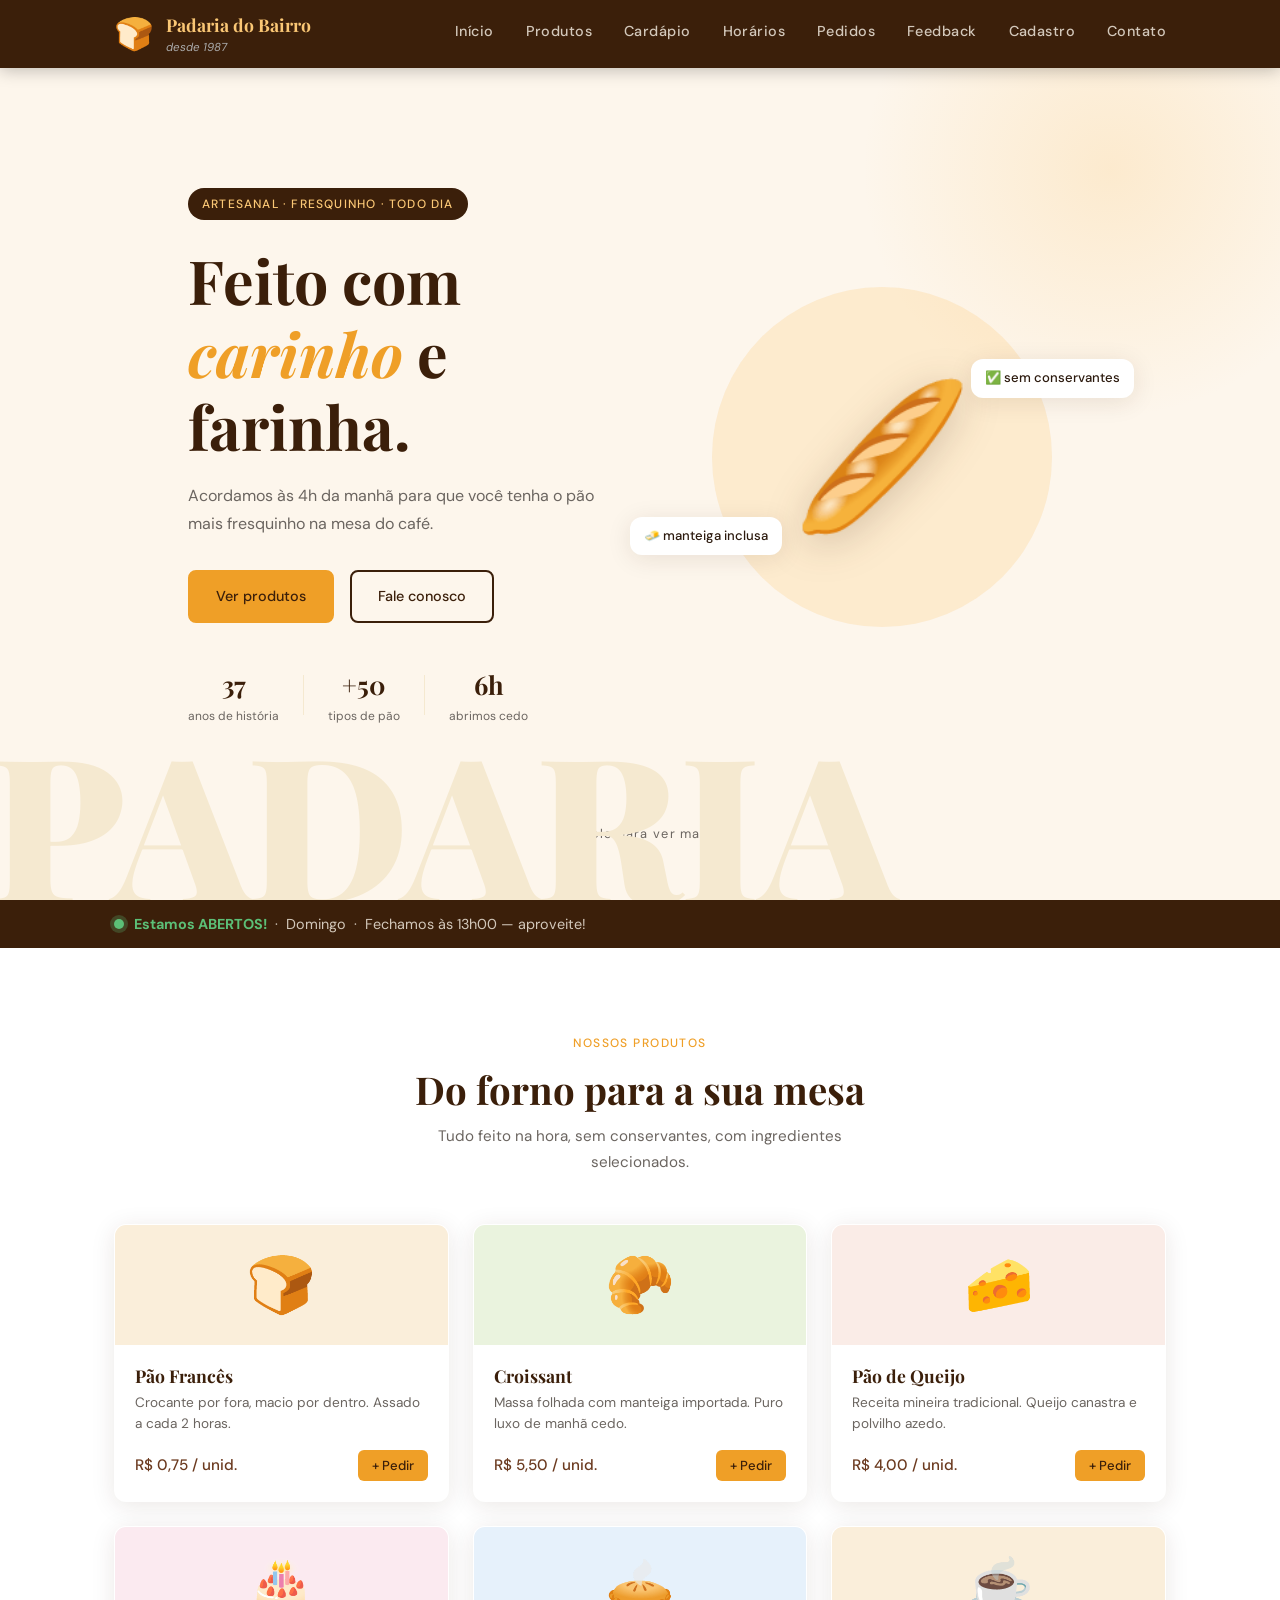
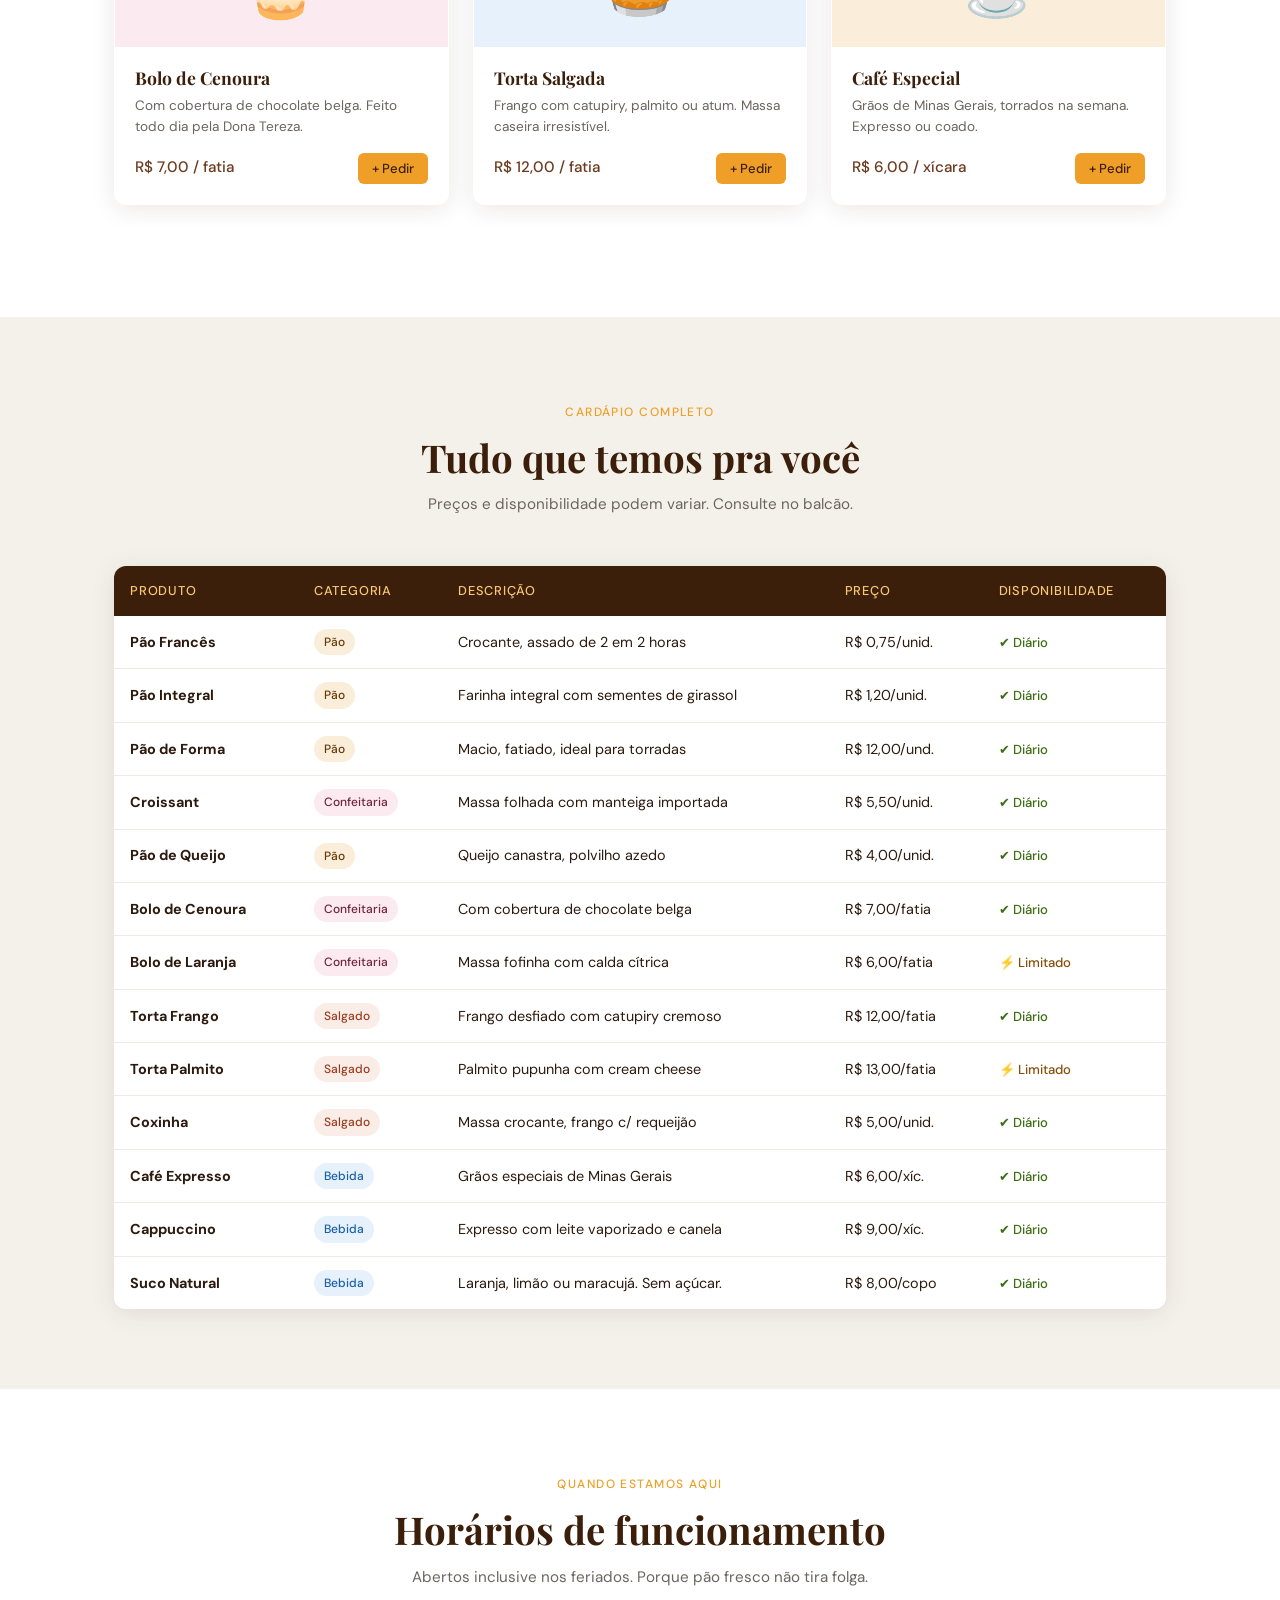
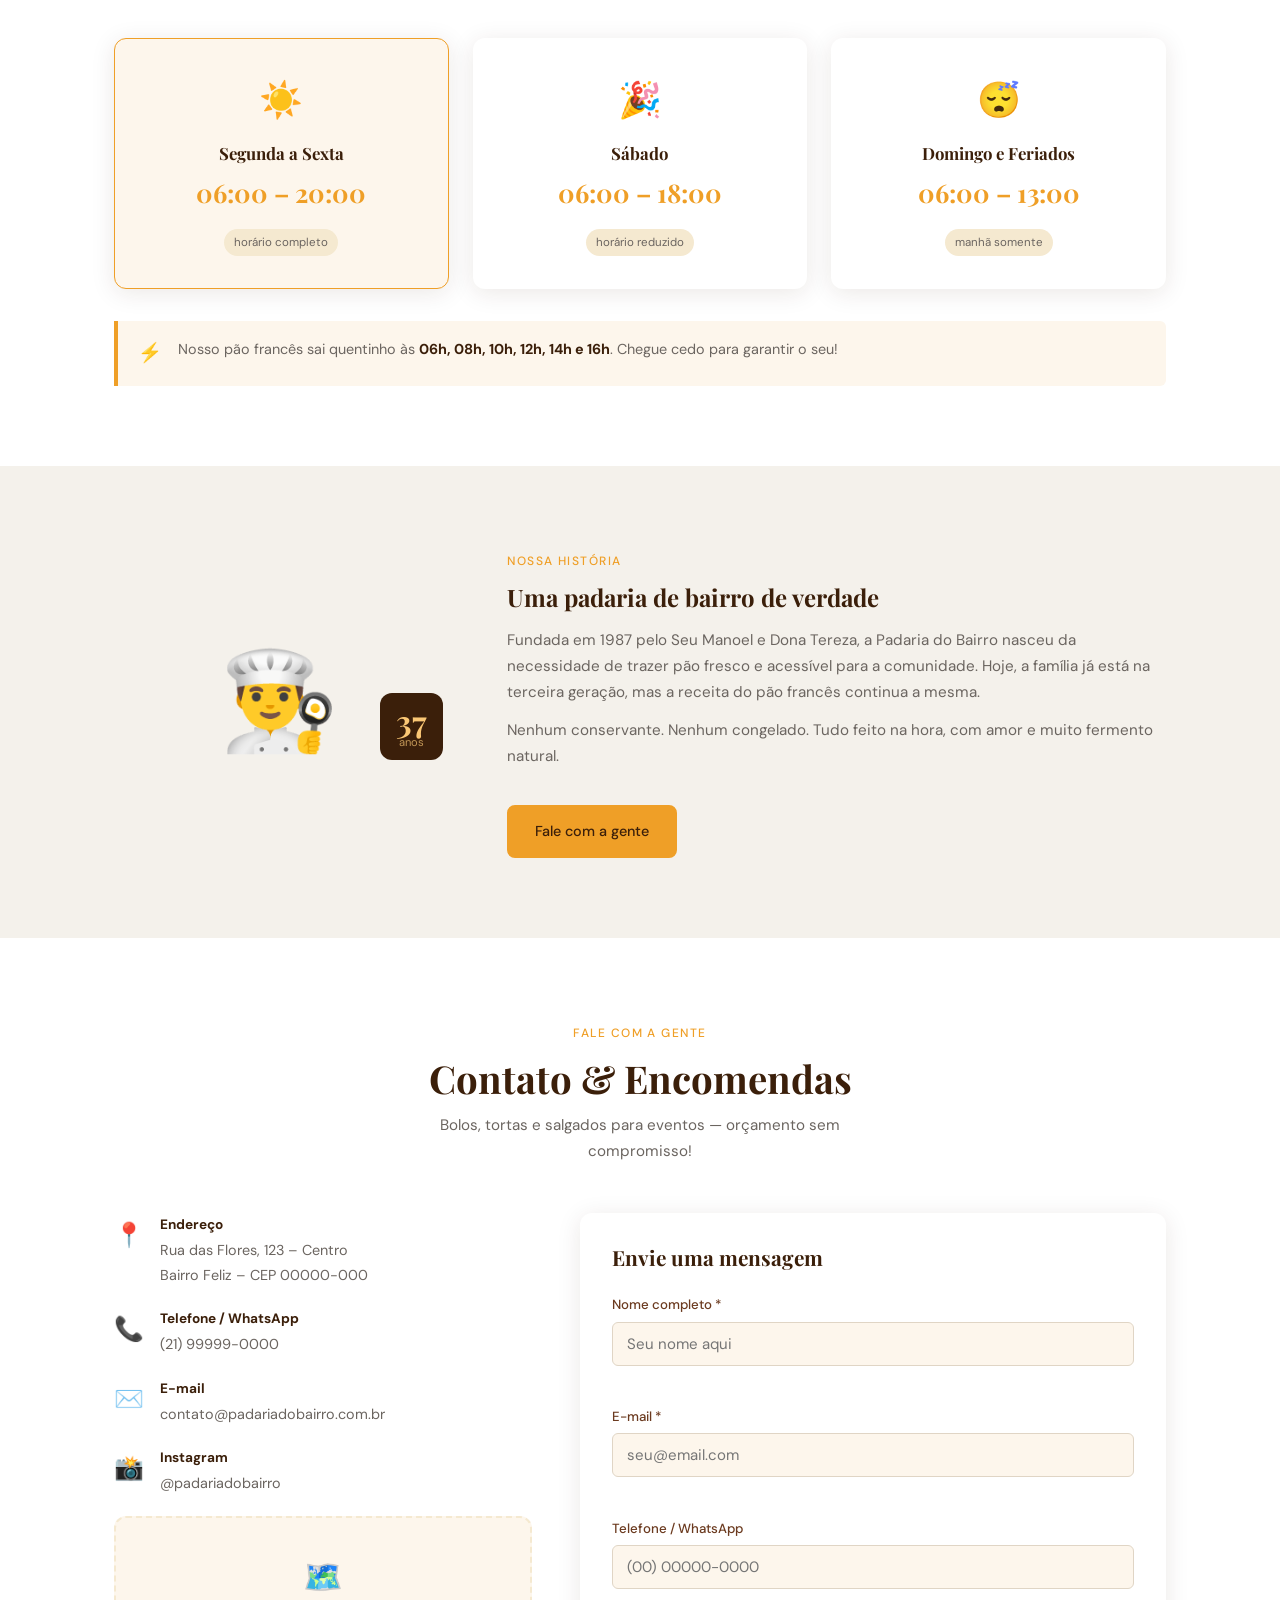
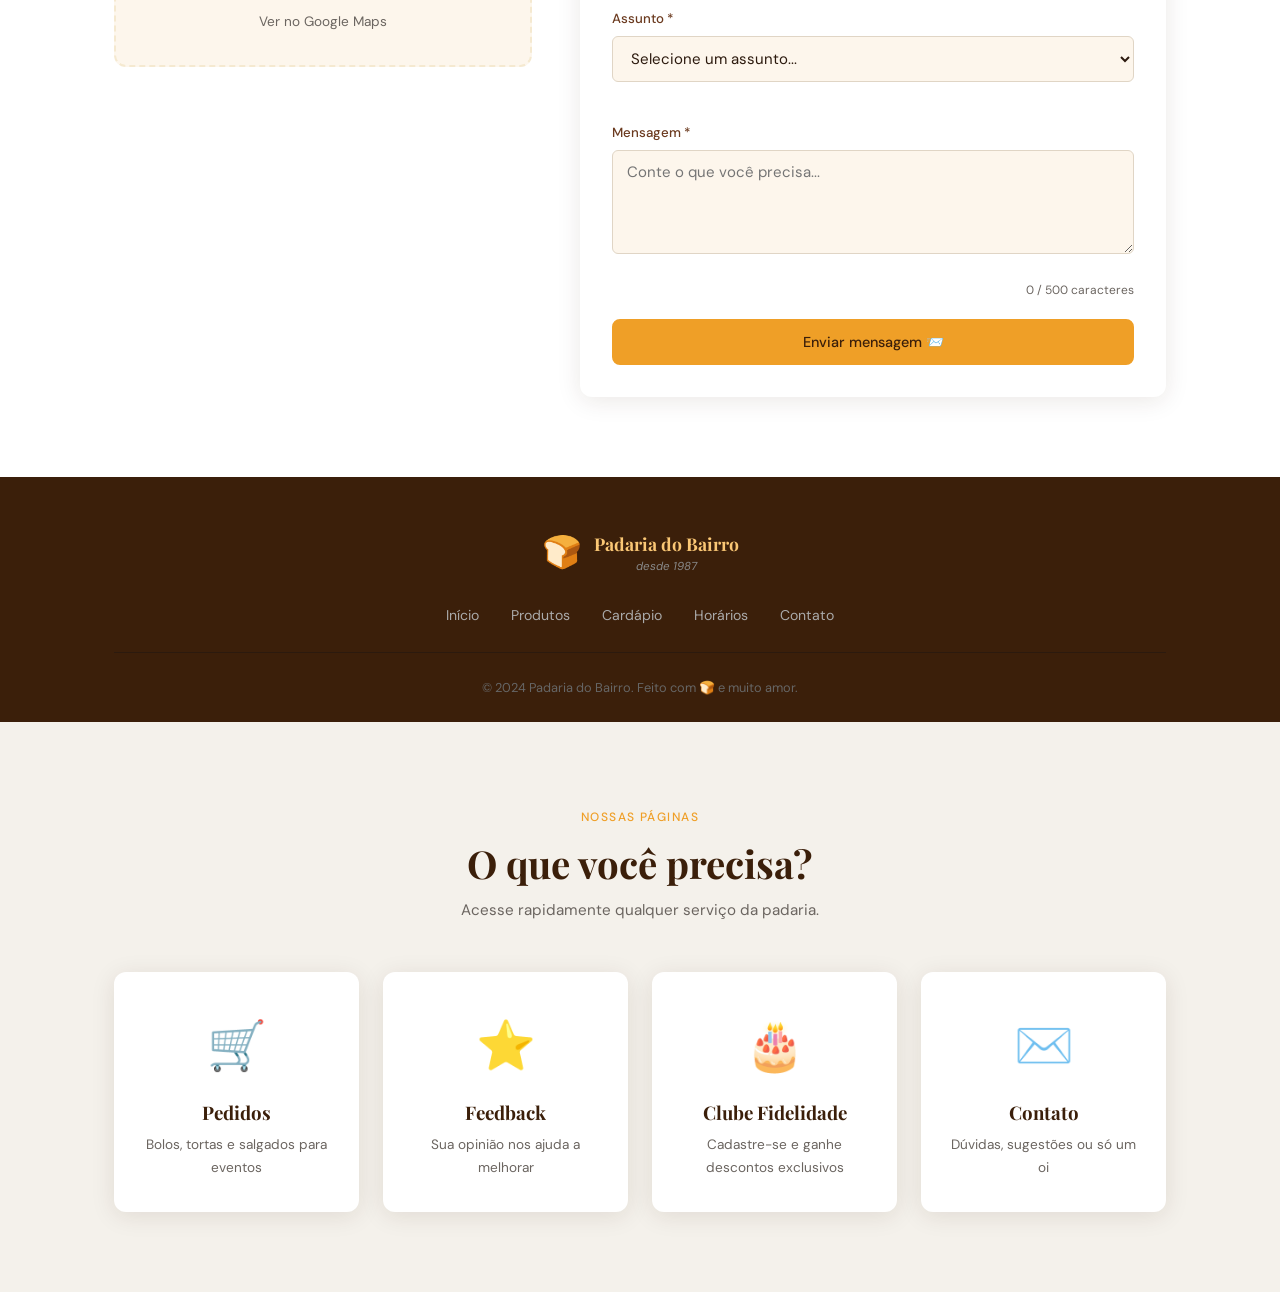
==== commit fce077a7: "fix: js" ====
--- a/index.html
+++ b/index.html
@@ -672,6 +672,7 @@
       ↑
     </button>
 
-    <script src="openroter.js"></script>
+    <script src="./js/app.js"></script>
+    <script src="./js/forms.js"></script>
   </body>
 </html>
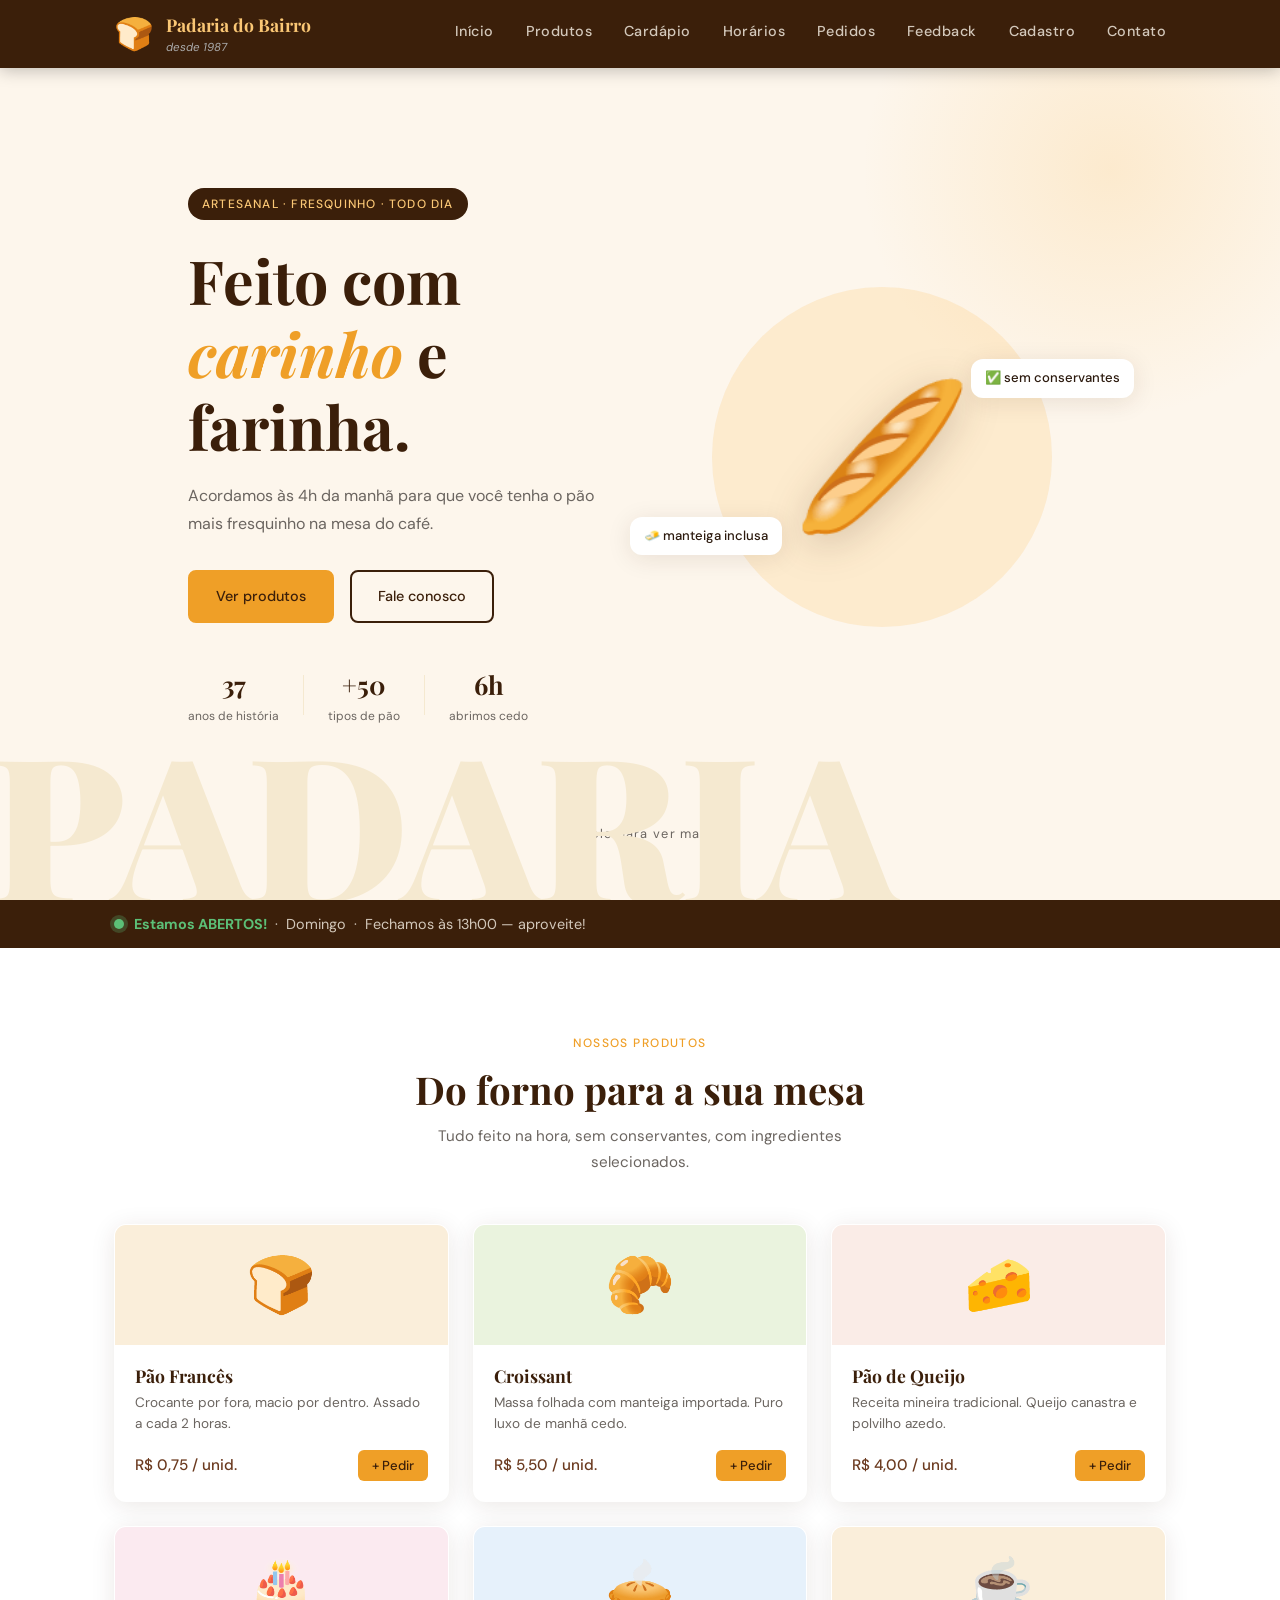
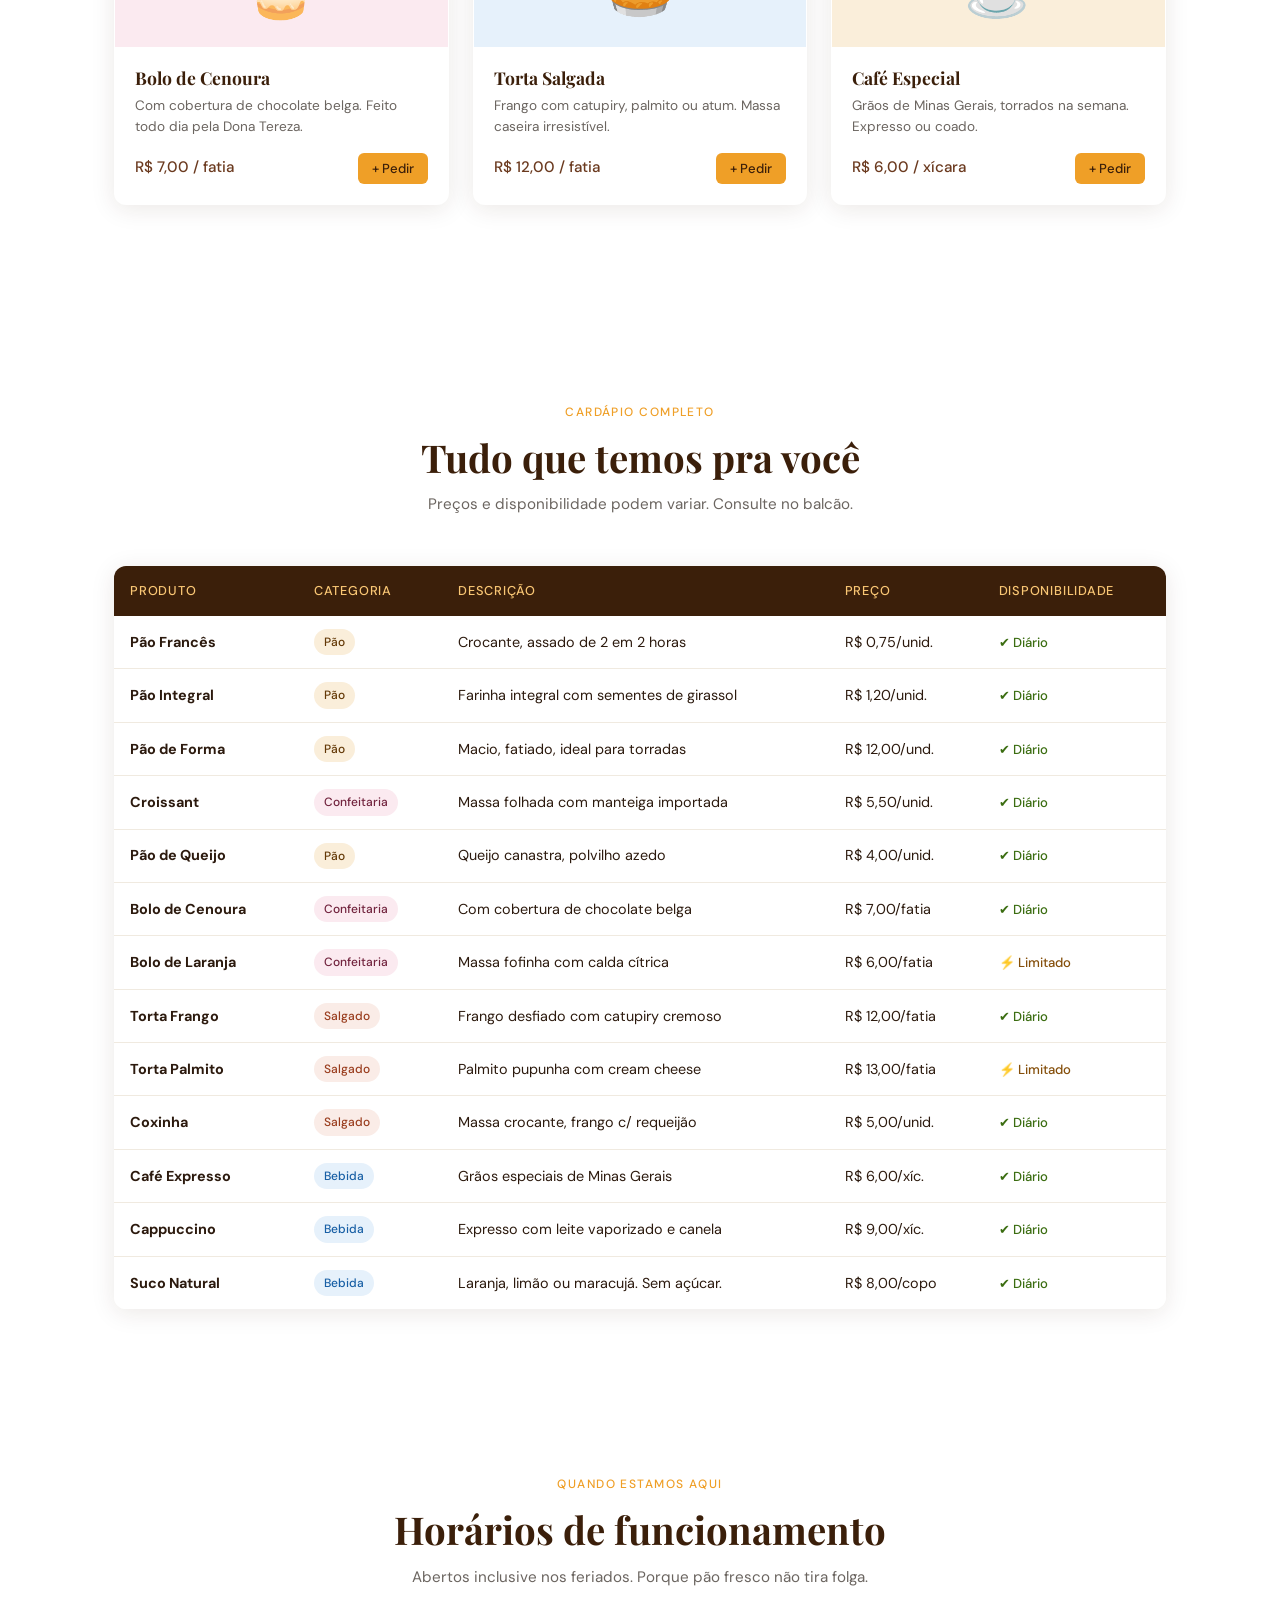
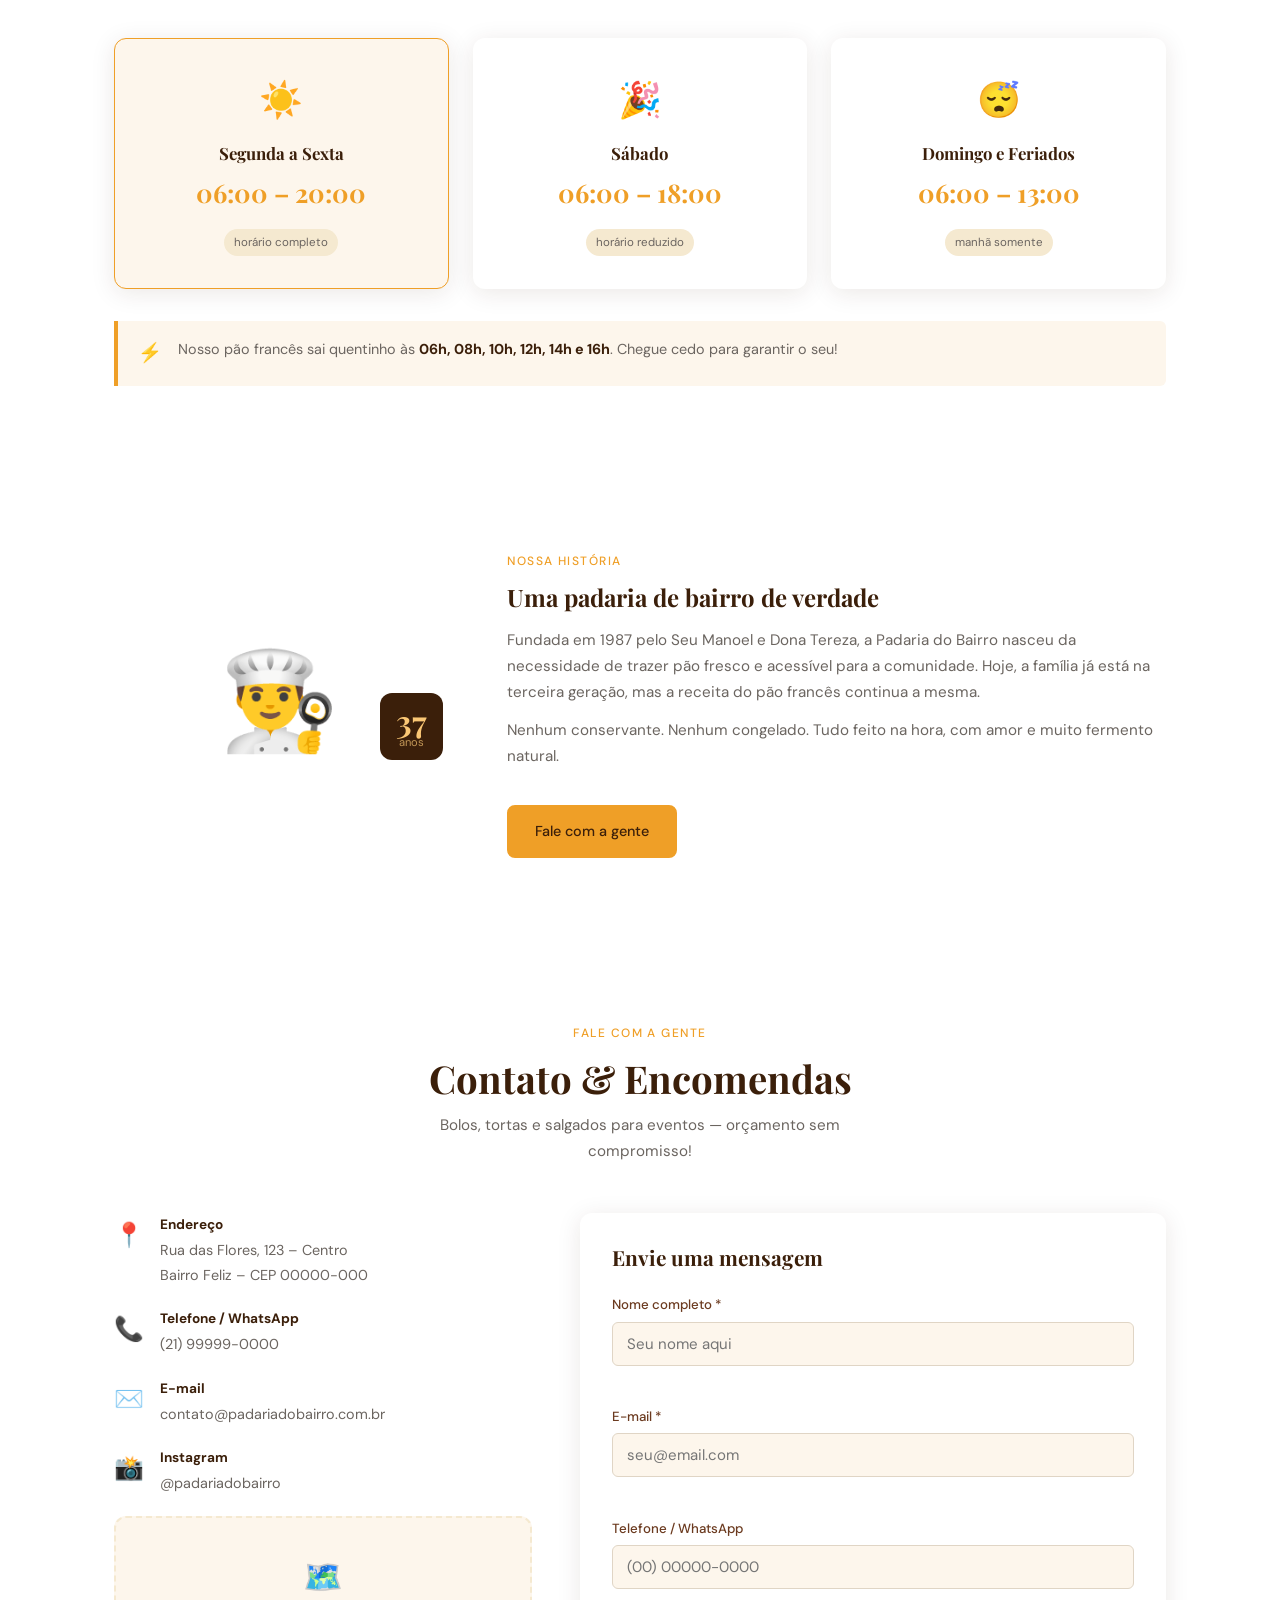
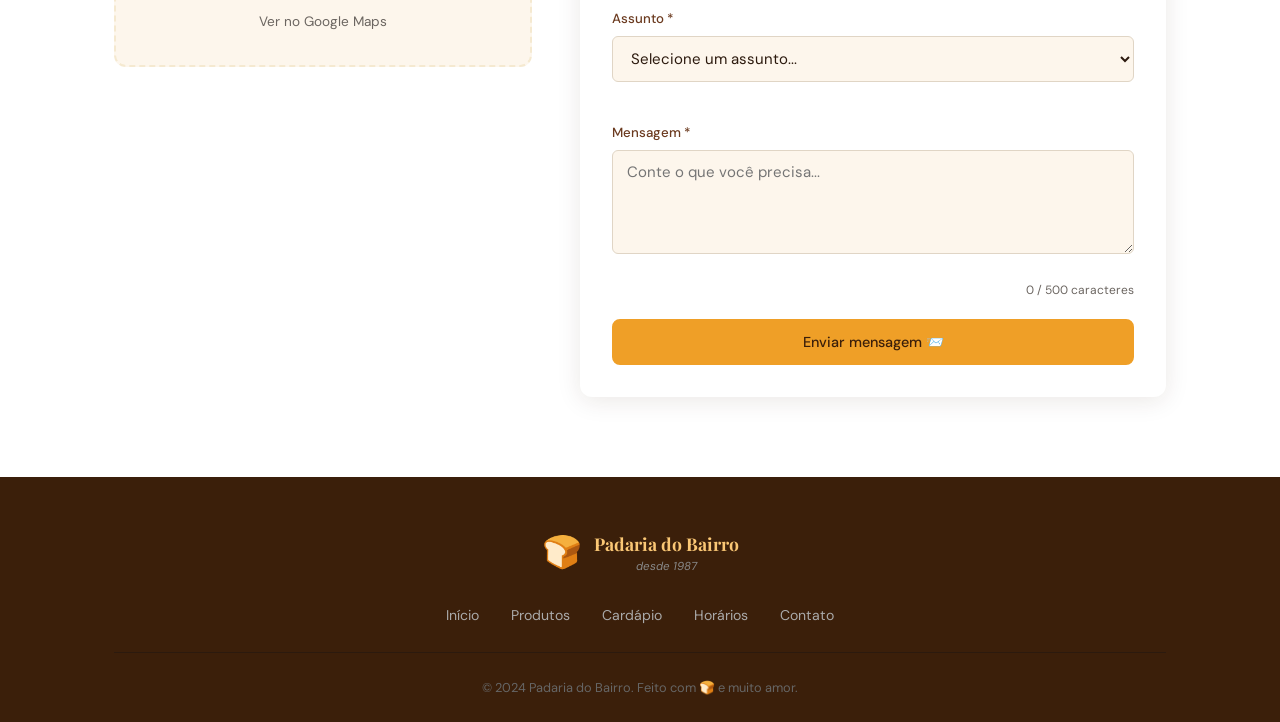
==== commit 3f323221: "remove: alter" ====
--- a/index.html
+++ b/index.html
@@ -563,105 +563,6 @@
       </div>
     </footer>
 
-    <!-- ===================== ACESSO RÁPIDO AOS FORMULÁRIOS ===================== -->
-    <section class="section section-alt">
-      <div class="container">
-        <div class="section-header">
-          <span class="section-tag">nossas páginas</span>
-          <h2>O que você precisa?</h2>
-          <p>Acesse rapidamente qualquer serviço da padaria.</p>
-        </div>
-        <div
-          style="
-            display: grid;
-            grid-template-columns: repeat(auto-fit, minmax(220px, 1fr));
-            gap: 1.5rem;
-          "
-        >
-          <a href="pedidos.html" style="text-decoration: none">
-            <div
-              class="produto-card"
-              style="text-align: center; padding: 2rem 1.5rem"
-            >
-              <div style="font-size: 3rem; margin-bottom: 1rem">🛒</div>
-              <h3
-                style="
-                  font-family: &quot;Playfair Display&quot;, serif;
-                  color: var(--marrom);
-                  margin-bottom: 0.5rem;
-                "
-              >
-                Pedidos
-              </h3>
-              <p style="font-size: 0.85rem; color: #6b6560">
-                Bolos, tortas e salgados para eventos
-              </p>
-            </div>
-          </a>
-          <a href="feedback.html" style="text-decoration: none">
-            <div
-              class="produto-card"
-              style="text-align: center; padding: 2rem 1.5rem"
-            >
-              <div style="font-size: 3rem; margin-bottom: 1rem">⭐</div>
-              <h3
-                style="
-                  font-family: &quot;Playfair Display&quot;, serif;
-                  color: var(--marrom);
-                  margin-bottom: 0.5rem;
-                "
-              >
-                Feedback
-              </h3>
-              <p style="font-size: 0.85rem; color: #6b6560">
-                Sua opinião nos ajuda a melhorar
-              </p>
-            </div>
-          </a>
-          <a href="cadastro.html" style="text-decoration: none">
-            <div
-              class="produto-card"
-              style="text-align: center; padding: 2rem 1.5rem"
-            >
-              <div style="font-size: 3rem; margin-bottom: 1rem">🎂</div>
-              <h3
-                style="
-                  font-family: &quot;Playfair Display&quot;, serif;
-                  color: var(--marrom);
-                  margin-bottom: 0.5rem;
-                "
-              >
-                Clube Fidelidade
-              </h3>
-              <p style="font-size: 0.85rem; color: #6b6560">
-                Cadastre-se e ganhe descontos exclusivos
-              </p>
-            </div>
-          </a>
-          <a href="contato.html" style="text-decoration: none">
-            <div
-              class="produto-card"
-              style="text-align: center; padding: 2rem 1.5rem"
-            >
-              <div style="font-size: 3rem; margin-bottom: 1rem">✉️</div>
-              <h3
-                style="
-                  font-family: &quot;Playfair Display&quot;, serif;
-                  color: var(--marrom);
-                  margin-bottom: 0.5rem;
-                "
-              >
-                Contato
-              </h3>
-              <p style="font-size: 0.85rem; color: #6b6560">
-                Dúvidas, sugestões ou só um oi
-              </p>
-            </div>
-          </a>
-        </div>
-      </div>
-    </section>
-
     <!-- Botão voltar ao topo -->
     <button
       class="topo-btn"
--- a/css/style.css
+++ b/css/style.css
@@ -404,10 +404,6 @@
   padding: 5rem 0;
 }
 
-.section-alt {
-  background: var(--cinza-claro);
-}
-
 .section-header {
   text-align: center;
   margin-bottom: 3rem;
@@ -899,6 +895,208 @@
   margin-bottom: 1.5rem;
 }
 
+/* ---------- PÁGINAS DE FORMULÁRIO ---------- */
+.nav-links a.nav-ativo {
+  color: var(--dourado-claro);
+  border-bottom-color: var(--dourado);
+}
+
+.form-page {
+  padding-top: 110px;
+  padding-bottom: 4rem;
+  min-height: 100vh;
+  background: linear-gradient(180deg, var(--creme) 0%, var(--branco) 45%);
+}
+
+.form-page-header {
+  text-align: center;
+  margin-bottom: 2rem;
+}
+
+.form-page-header h1 {
+  color: var(--marrom);
+  font-size: clamp(1.9rem, 4vw, 2.7rem);
+  margin: 0.6rem 0 0.8rem;
+}
+
+.form-page-header p {
+  color: var(--cinza-texto);
+  max-width: 640px;
+  margin: 0 auto;
+}
+
+.btn-voltar {
+  display: inline-block;
+  margin-bottom: 0.8rem;
+  color: var(--marrom-medio);
+  font-size: 0.9rem;
+  transition: var(--transition);
+}
+
+.btn-voltar:hover {
+  color: var(--dourado);
+}
+
+.form-card {
+  background: var(--branco);
+  border-radius: var(--radius);
+  padding: 2rem;
+  box-shadow: var(--shadow);
+  border: 1px solid #f1e6d9;
+}
+
+.form-card-wide {
+  max-width: 920px;
+  margin: 0 auto;
+}
+
+.form-section-title {
+  display: inline-block;
+  color: var(--marrom);
+  font-family: "Playfair Display", serif;
+  font-size: 1.15rem;
+  margin-bottom: 1rem;
+}
+
+.campo-linha-dupla {
+  display: grid;
+  grid-template-columns: repeat(2, minmax(0, 1fr));
+  gap: 1rem;
+}
+
+.radio-grupo,
+.check-grupo {
+  display: flex;
+  flex-wrap: wrap;
+  gap: 0.6rem;
+}
+
+.label-radio,
+.label-check {
+  display: inline-flex;
+  align-items: center;
+  gap: 0.45rem;
+  border: 1px solid #eadfce;
+  border-radius: 999px;
+  background: var(--creme);
+  color: var(--texto);
+  font-size: 0.85rem;
+  padding: 0.45rem 0.8rem;
+}
+
+.label-check {
+  border-radius: var(--radius-sm);
+}
+
+.input-com-icone {
+  position: relative;
+}
+
+.input-com-icone input {
+  padding-right: 2.8rem;
+}
+
+.btn-ver-senha {
+  position: absolute;
+  right: 0.4rem;
+  top: 50%;
+  transform: translateY(-50%);
+  border: none;
+  background: transparent;
+  font-size: 1rem;
+  line-height: 1;
+  opacity: 0.75;
+}
+
+.btn-ver-senha:hover {
+  opacity: 1;
+}
+
+.forca-senha {
+  min-height: 14px;
+  font-size: 0.75rem;
+  color: var(--cinza-texto);
+}
+
+.beneficios-bar {
+  display: grid;
+  grid-template-columns: repeat(4, minmax(0, 1fr));
+  gap: 0.8rem;
+  margin-bottom: 1.4rem;
+}
+
+.beneficio {
+  background: var(--creme-escuro);
+  border: 1px solid #ecd9b8;
+  border-radius: var(--radius-sm);
+  padding: 0.65rem 0.8rem;
+  font-size: 0.82rem;
+  color: var(--marrom);
+  display: flex;
+  gap: 0.35rem;
+  align-items: center;
+}
+
+.beneficio span {
+  line-height: 1.35;
+}
+
+.form-layout {
+  display: grid;
+  grid-template-columns: minmax(220px, 300px) minmax(0, 1fr);
+  gap: 1rem;
+  align-items: start;
+}
+
+.form-info-lateral {
+  display: grid;
+  gap: 0.8rem;
+}
+
+.info-card {
+  background: var(--branco);
+  border-radius: var(--radius-sm);
+  box-shadow: var(--shadow);
+  border: 1px solid #f1e6d9;
+  padding: 1rem;
+}
+
+.info-card h3 {
+  color: var(--marrom);
+  font-size: 1rem;
+  margin-bottom: 0.35rem;
+}
+
+.info-card p {
+  color: var(--cinza-texto);
+  font-size: 0.88rem;
+  line-height: 1.55;
+}
+
+.estrelas {
+  display: inline-flex;
+  gap: 0.2rem;
+  font-size: 1.75rem;
+  color: #d4c7b7;
+  user-select: none;
+}
+
+.estrelas span {
+  cursor: pointer;
+  transition:
+    transform 0.12s ease,
+    color 0.12s ease;
+}
+
+.estrelas span.hover,
+.estrelas span.ativa {
+  color: var(--dourado);
+}
+
+.estrelas span:hover {
+  transform: scale(1.06);
+}
+
 .campo-grupo {
   margin-bottom: 1.2rem;
   display: flex;
@@ -1104,6 +1302,15 @@
     gap: 2rem;
   }
 
+  .beneficios-bar {
+    grid-template-columns: repeat(2, minmax(0, 1fr));
+  }
+
+  .campo-linha-dupla,
+  .form-layout {
+    grid-template-columns: 1fr;
+  }
+
   .horarios-grid {
     grid-template-columns: 1fr;
   }
@@ -1132,4 +1339,12 @@
     width: 100%;
     text-align: center;
   }
-}
+
+  .form-card {
+    padding: 1.35rem;
+  }
+
+  .beneficios-bar {
+    grid-template-columns: 1fr;
+  }
+}
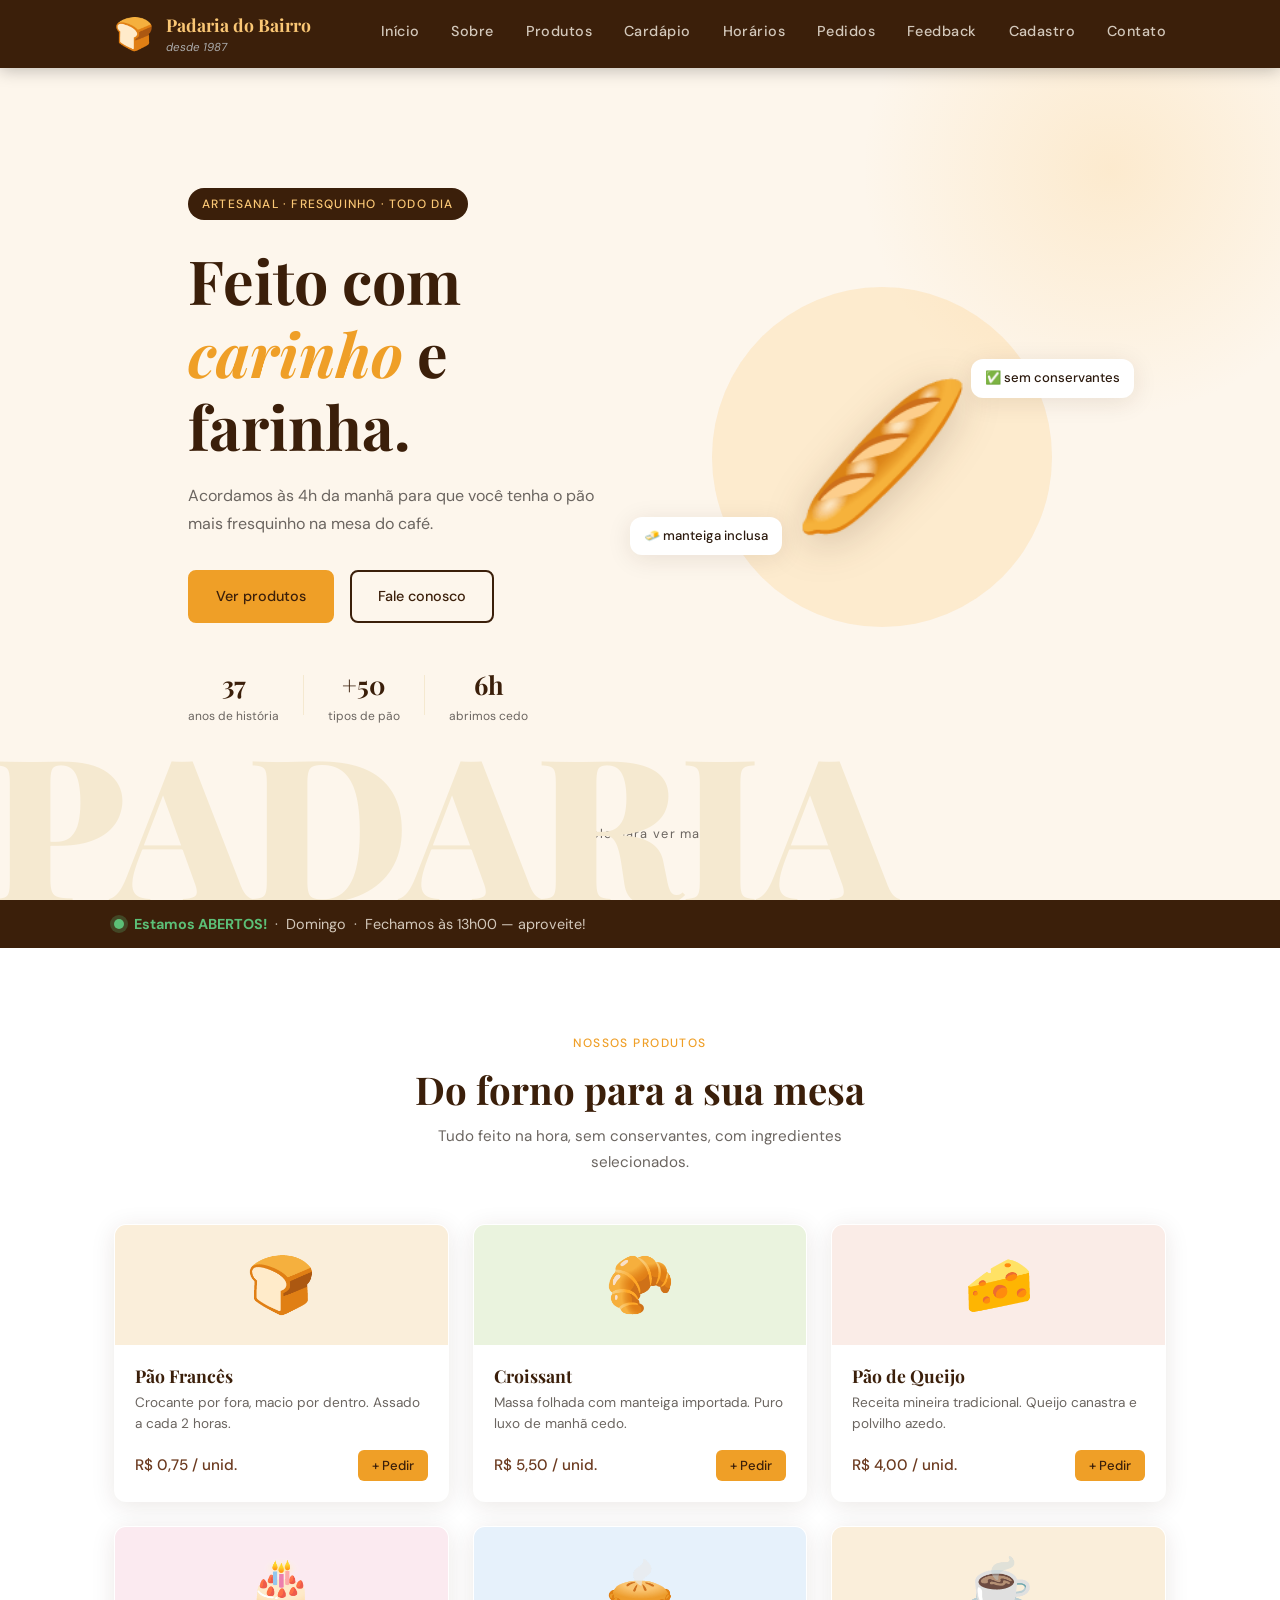
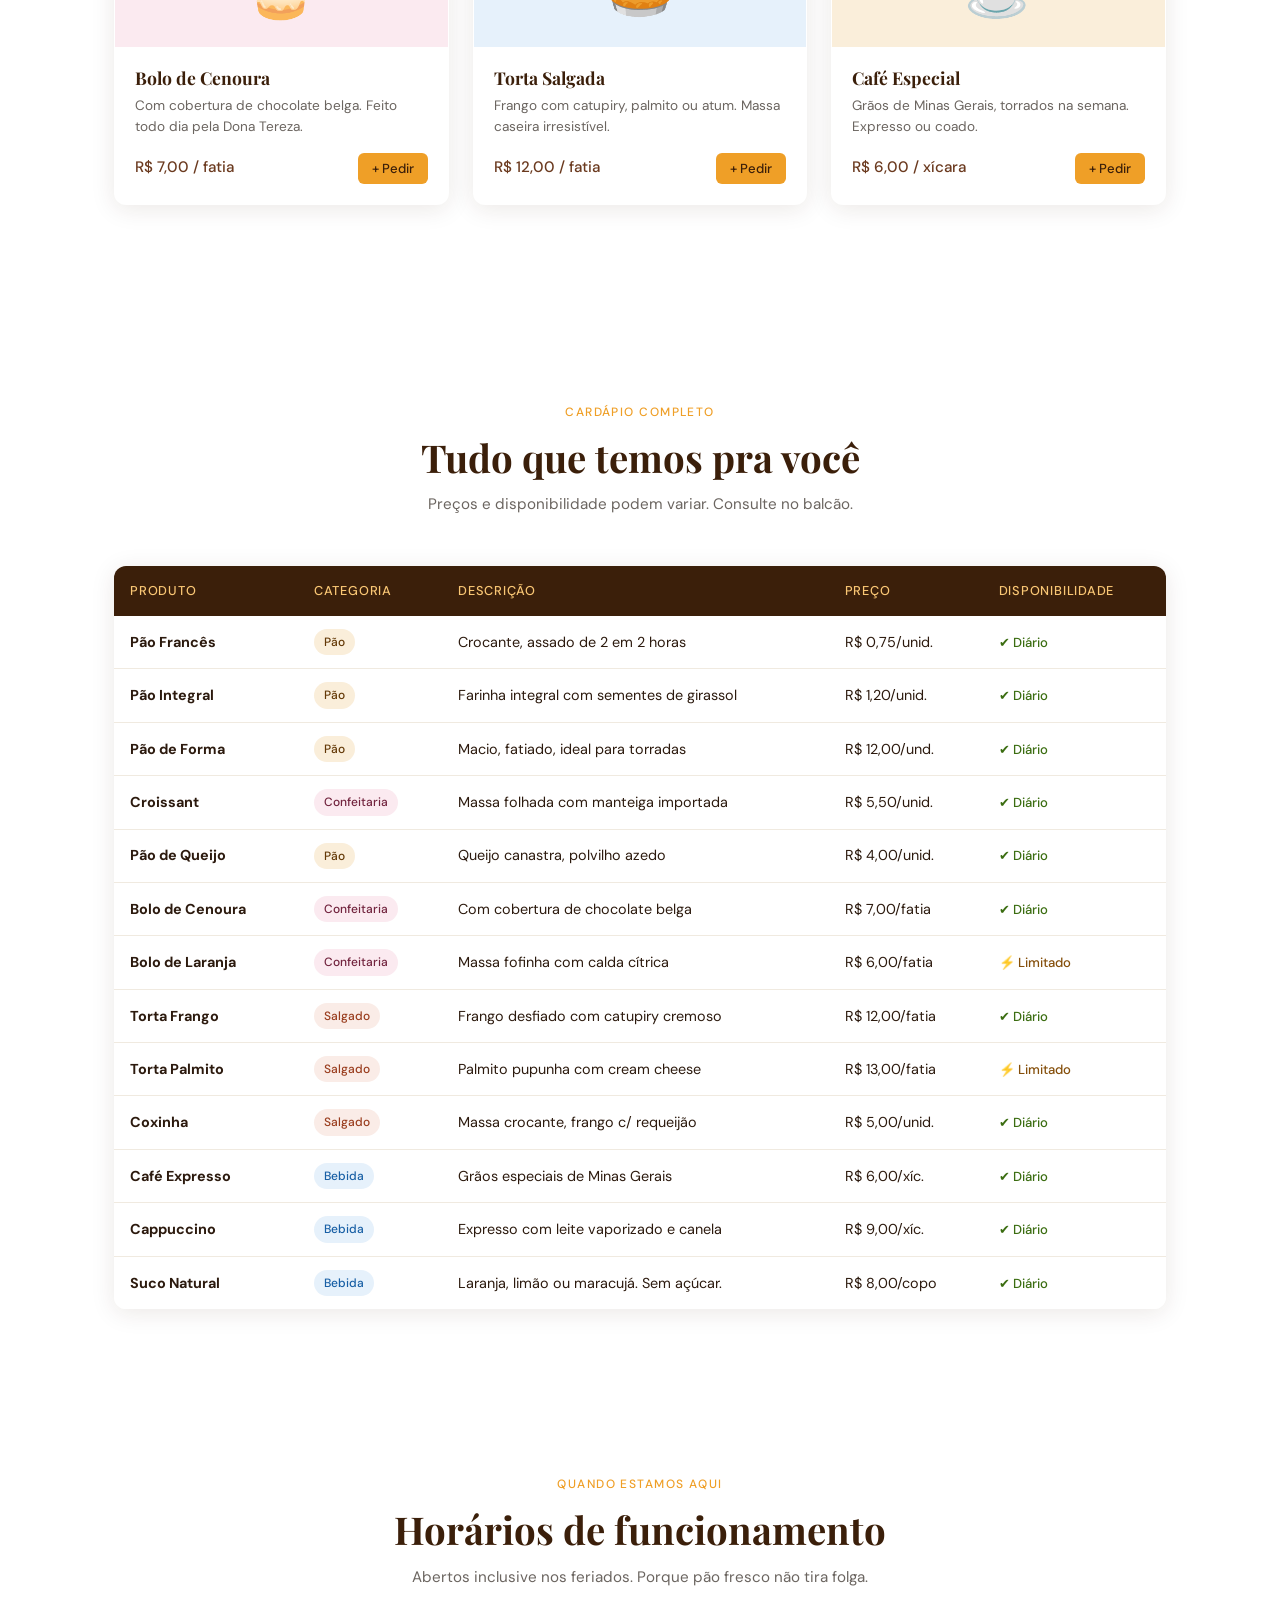
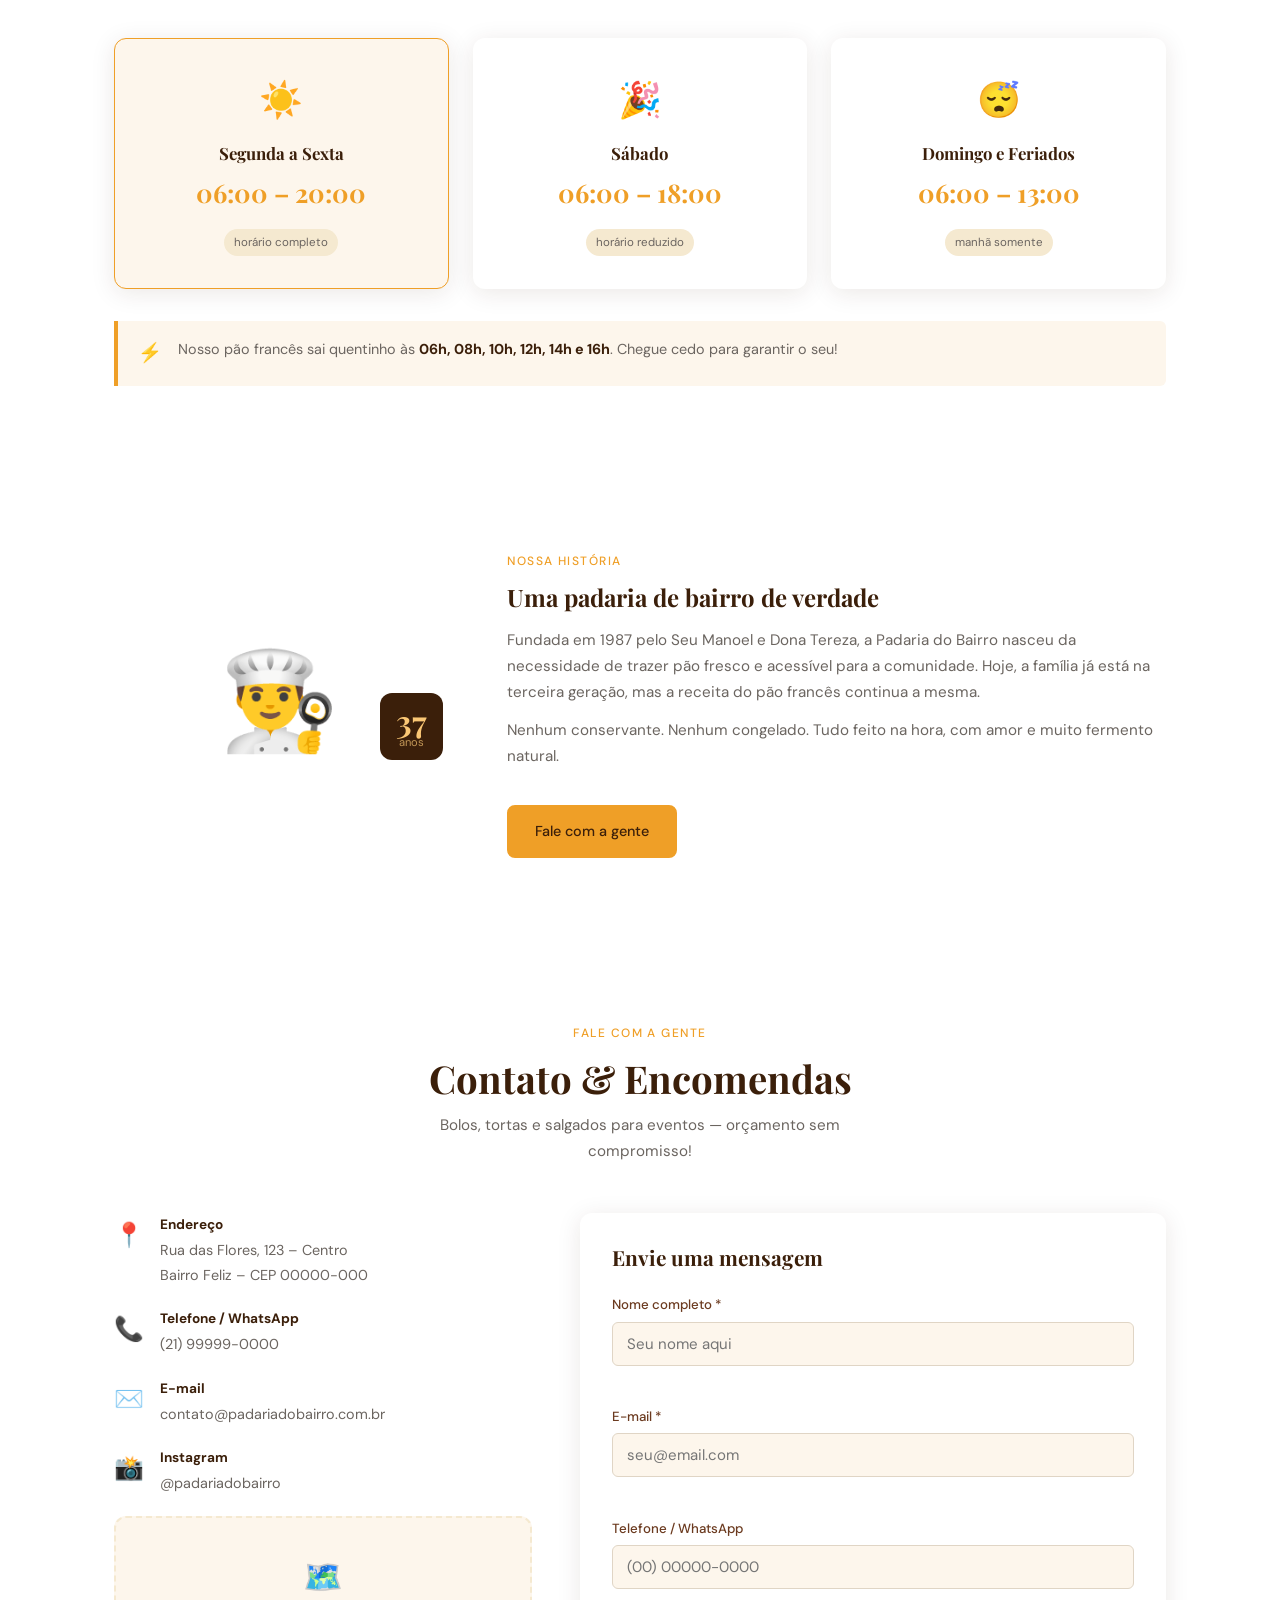
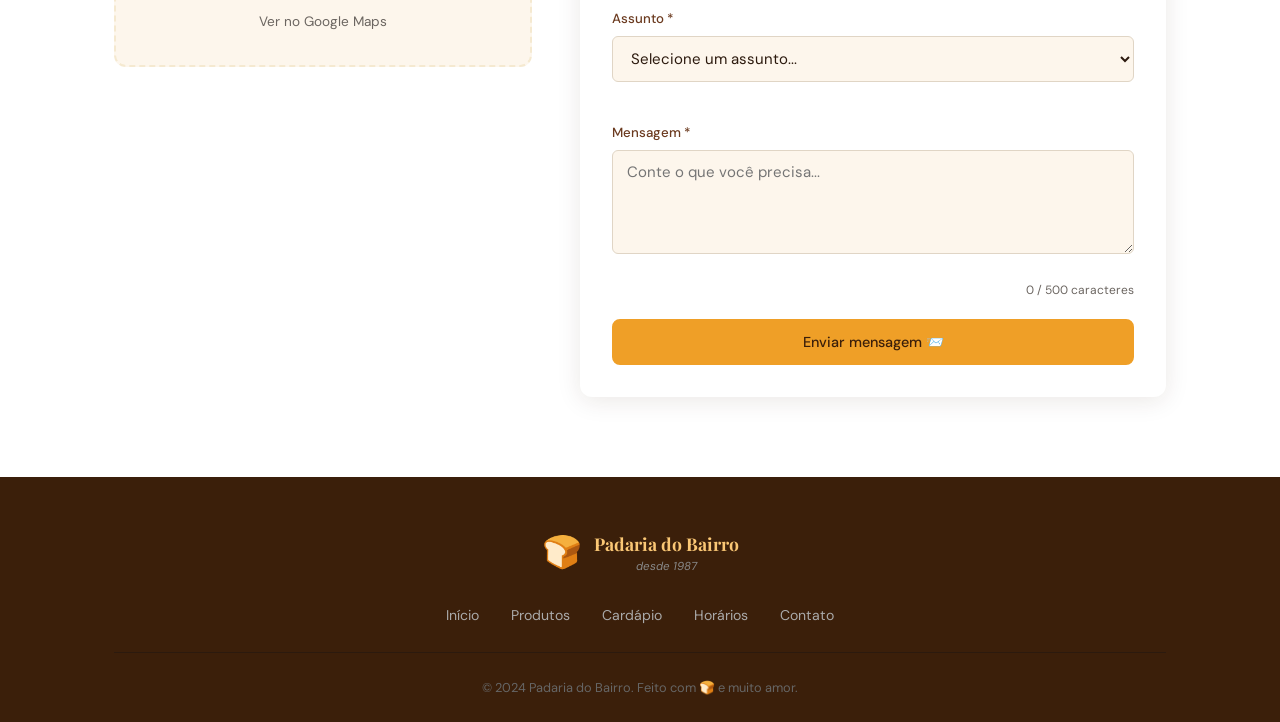
==== commit cd7876ed: "fix: sobre" ====
--- a/index.html
+++ b/index.html
@@ -23,6 +23,7 @@
         </a>
         <nav class="nav-links" id="navLinks">
           <a href="#inicio">Início</a>
+          <a href="#sobre">Sobre</a>
           <a href="#produtos">Produtos</a>
           <a href="#cardapio">Cardápio</a>
           <a href="#horarios">Horários</a>
@@ -383,7 +384,7 @@
     </section>
 
     <!-- ===================== SOBRE ===================== -->
-    <section class="section section-alt section-sobre">
+    <section class="section section-alt section-sobre" id="sobre">
       <div class="container sobre-inner">
         <div class="sobre-visual">
           <div class="sobre-emoji">👨‍🍳</div>
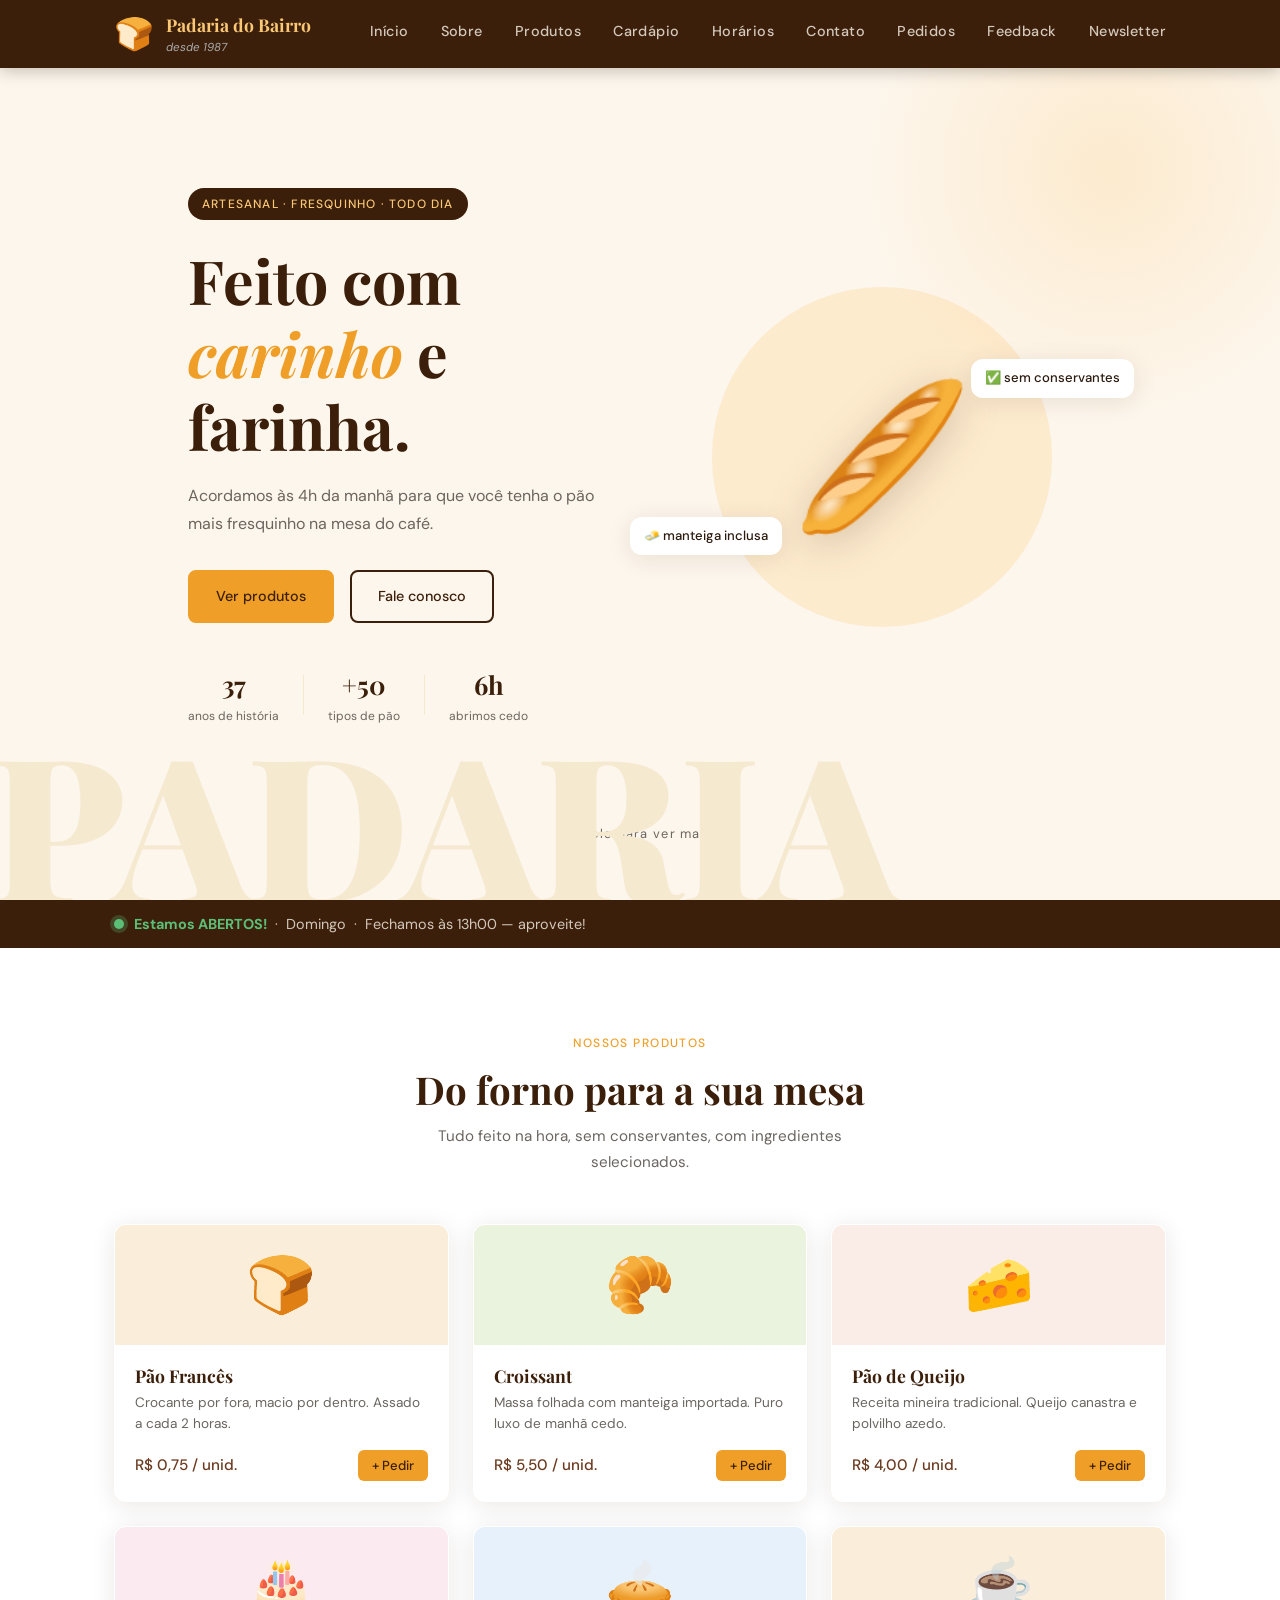
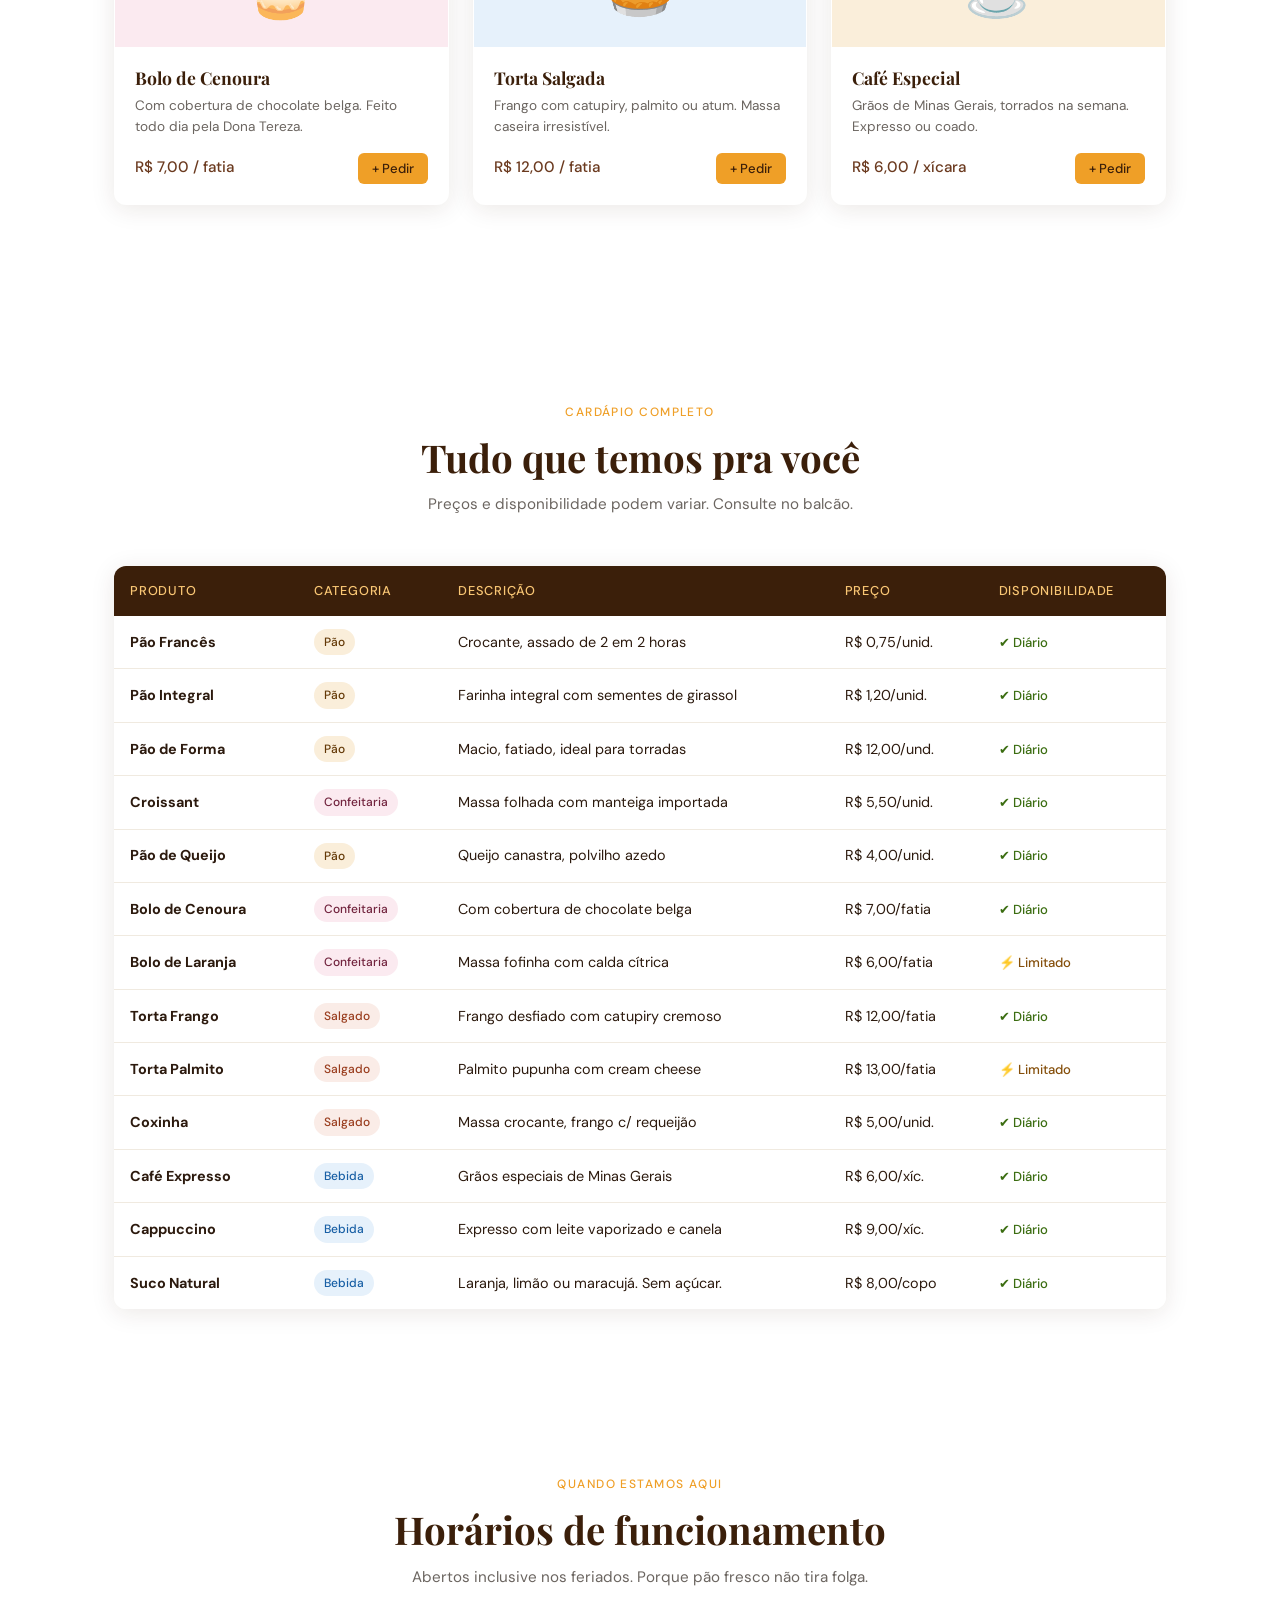
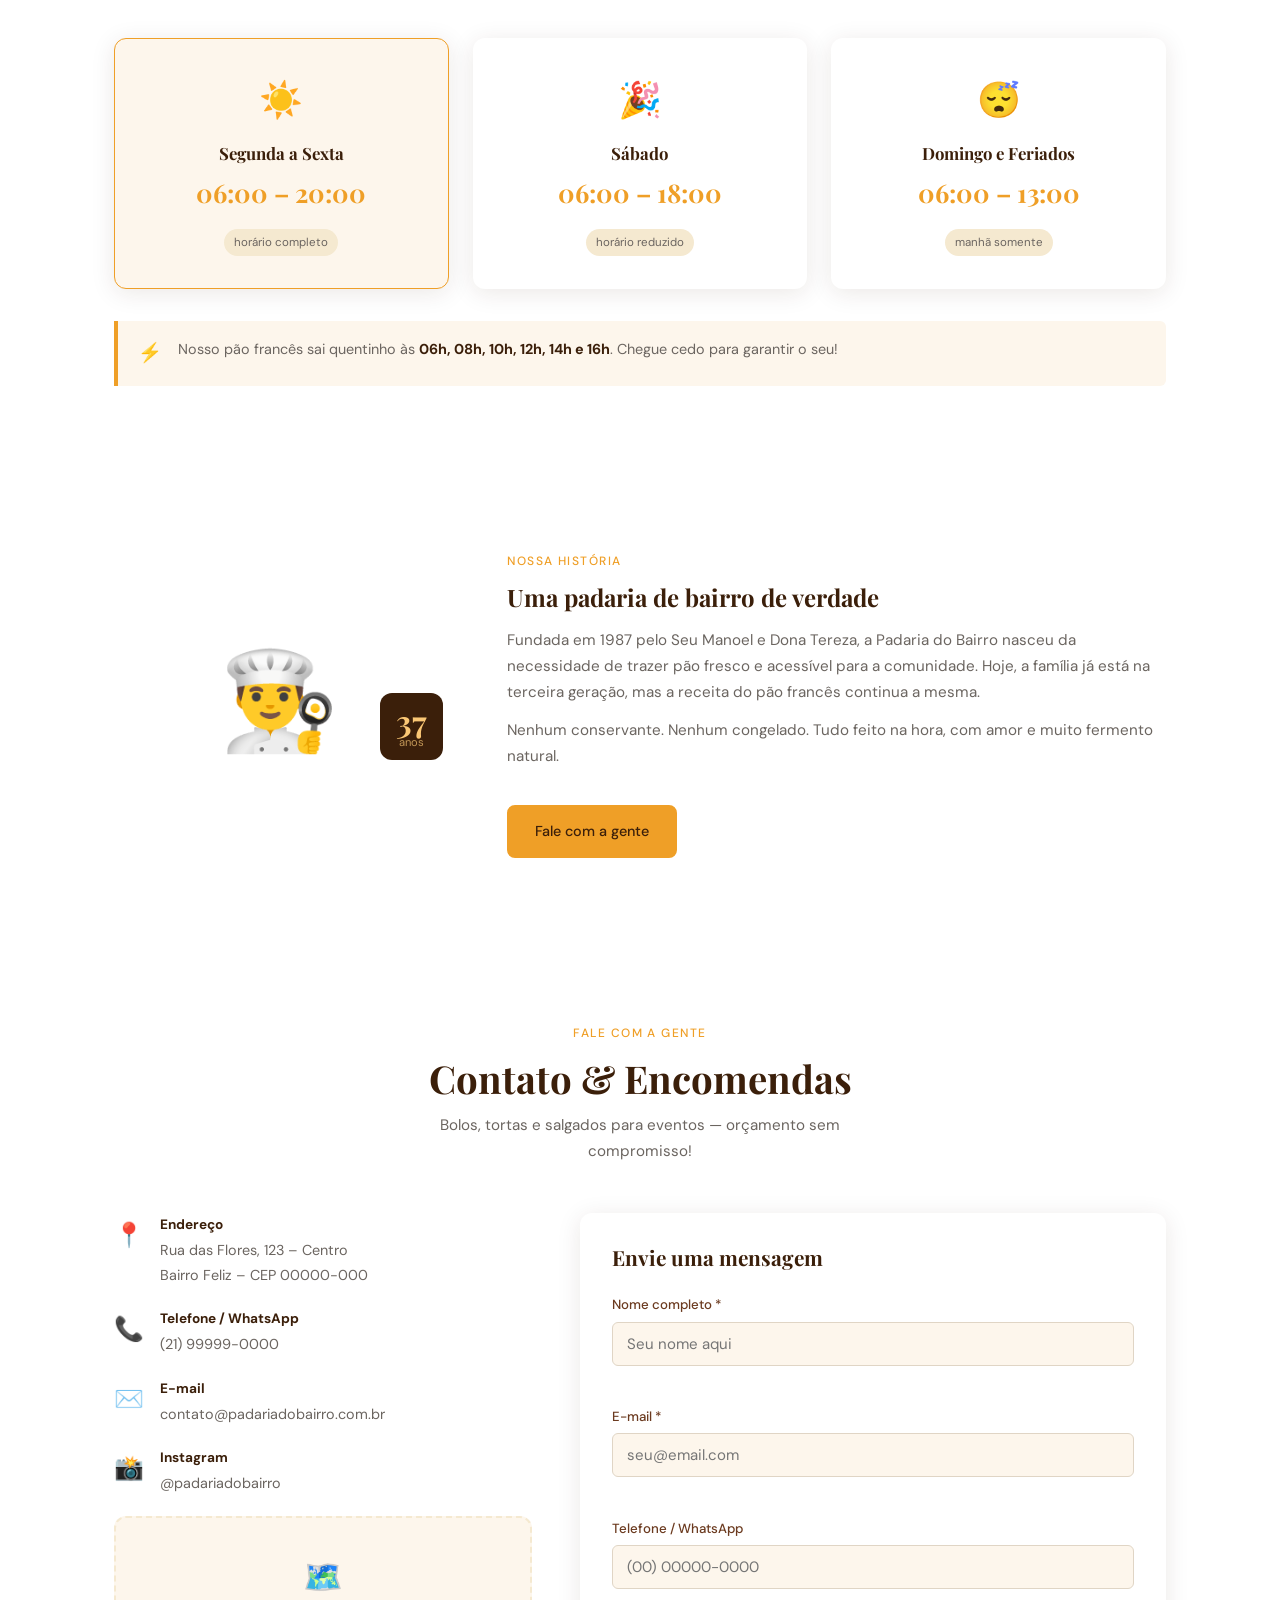
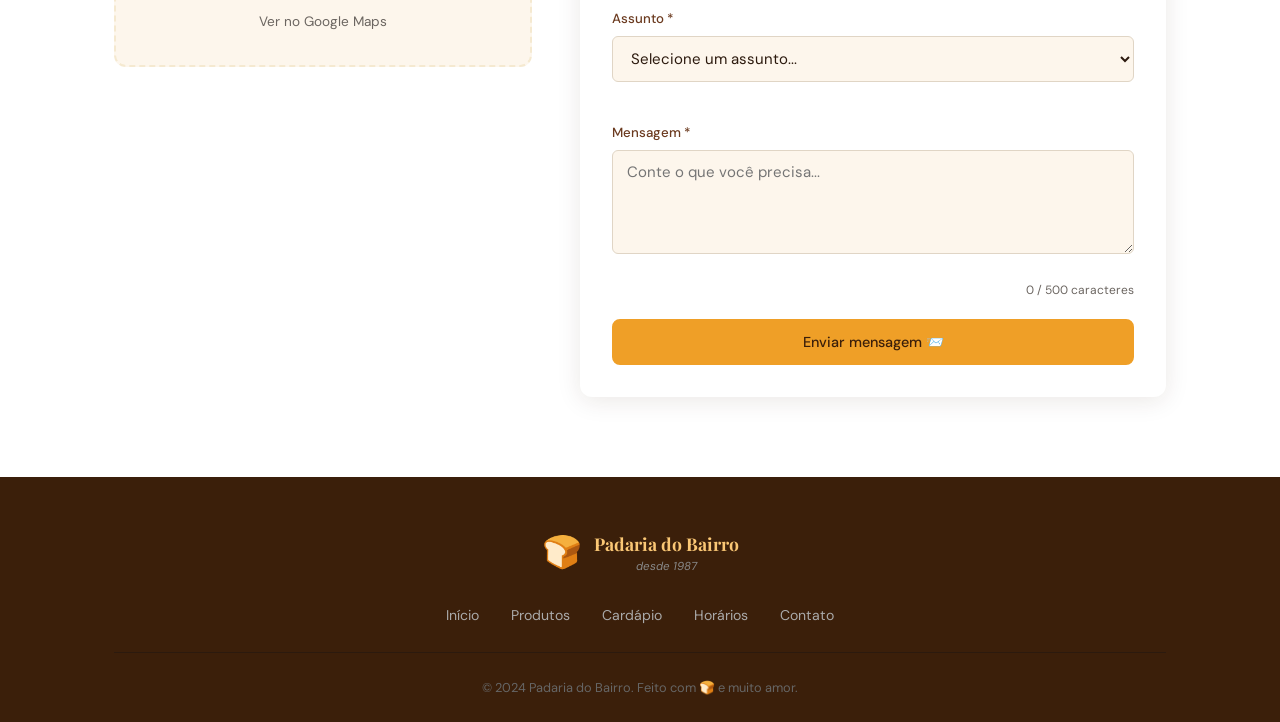
==== commit 9d4e1da0: "fix: bugs" ====
--- a/index.html
+++ b/index.html
@@ -27,10 +27,10 @@
           <a href="#produtos">Produtos</a>
           <a href="#cardapio">Cardápio</a>
           <a href="#horarios">Horários</a>
+          <a href="#contato">Contato</a>
           <a href="pedidos.html">Pedidos</a>
           <a href="feedback.html">Feedback</a>
-          <a href="cadastro.html">Cadastro</a>
-          <a href="contato.html">Contato</a>
+          <a href="newsletter.html">Newsletter</a>
         </nav>
         <button class="hamburger" id="hamburger" aria-label="Menu">
           <span></span><span></span><span></span>
--- a/css/style.css
+++ b/css/style.css
@@ -988,59 +988,6 @@
   border-radius: var(--radius-sm);
 }
 
-.input-com-icone {
-  position: relative;
-}
-
-.input-com-icone input {
-  padding-right: 2.8rem;
-}
-
-.btn-ver-senha {
-  position: absolute;
-  right: 0.4rem;
-  top: 50%;
-  transform: translateY(-50%);
-  border: none;
-  background: transparent;
-  font-size: 1rem;
-  line-height: 1;
-  opacity: 0.75;
-}
-
-.btn-ver-senha:hover {
-  opacity: 1;
-}
-
-.forca-senha {
-  min-height: 14px;
-  font-size: 0.75rem;
-  color: var(--cinza-texto);
-}
-
-.beneficios-bar {
-  display: grid;
-  grid-template-columns: repeat(4, minmax(0, 1fr));
-  gap: 0.8rem;
-  margin-bottom: 1.4rem;
-}
-
-.beneficio {
-  background: var(--creme-escuro);
-  border: 1px solid #ecd9b8;
-  border-radius: var(--radius-sm);
-  padding: 0.65rem 0.8rem;
-  font-size: 0.82rem;
-  color: var(--marrom);
-  display: flex;
-  gap: 0.35rem;
-  align-items: center;
-}
-
-.beneficio span {
-  line-height: 1.35;
-}
-
 .form-layout {
   display: grid;
   grid-template-columns: minmax(220px, 300px) minmax(0, 1fr);
@@ -1302,15 +1249,6 @@
     gap: 2rem;
   }
 
-  .beneficios-bar {
-    grid-template-columns: repeat(2, minmax(0, 1fr));
-  }
-
-  .campo-linha-dupla,
-  .form-layout {
-    grid-template-columns: 1fr;
-  }
-
   .horarios-grid {
     grid-template-columns: 1fr;
   }
@@ -1343,8 +1281,4 @@
   .form-card {
     padding: 1.35rem;
   }
-
-  .beneficios-bar {
-    grid-template-columns: 1fr;
-  }
-}
+}
